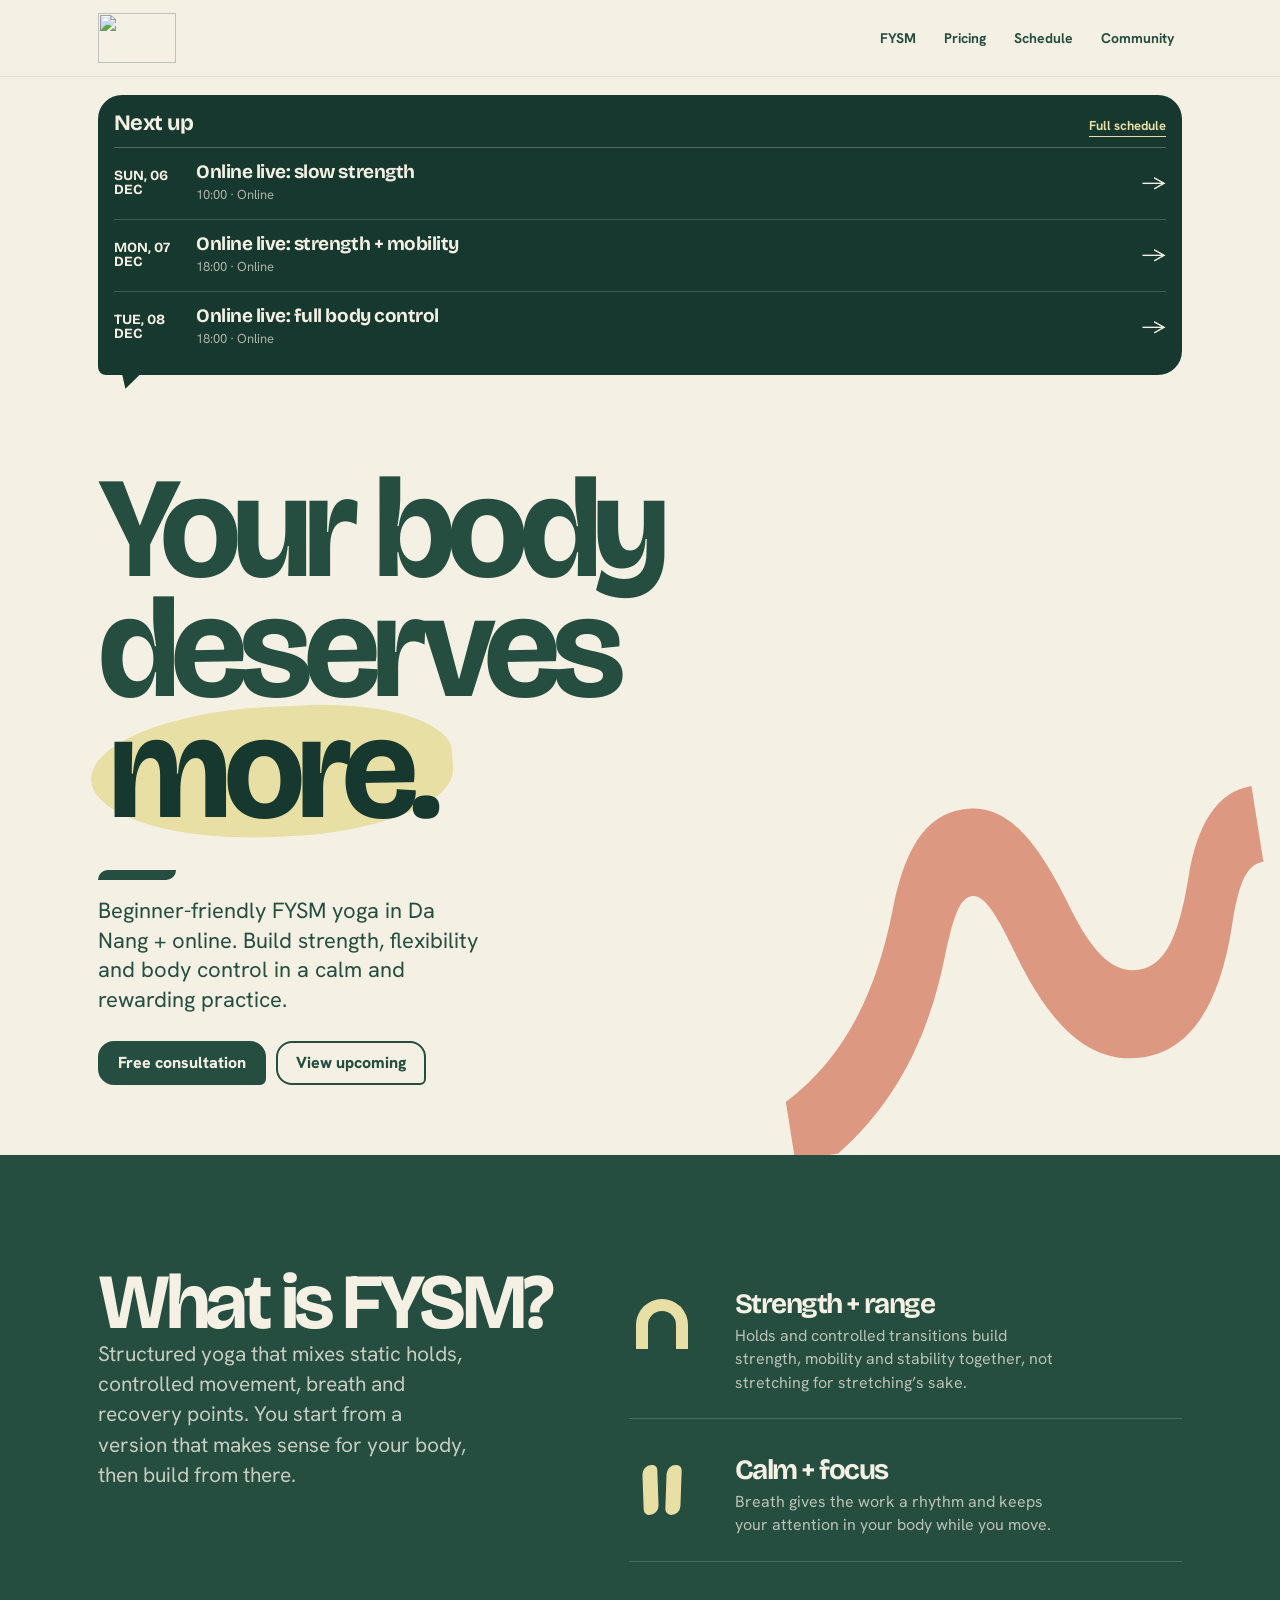
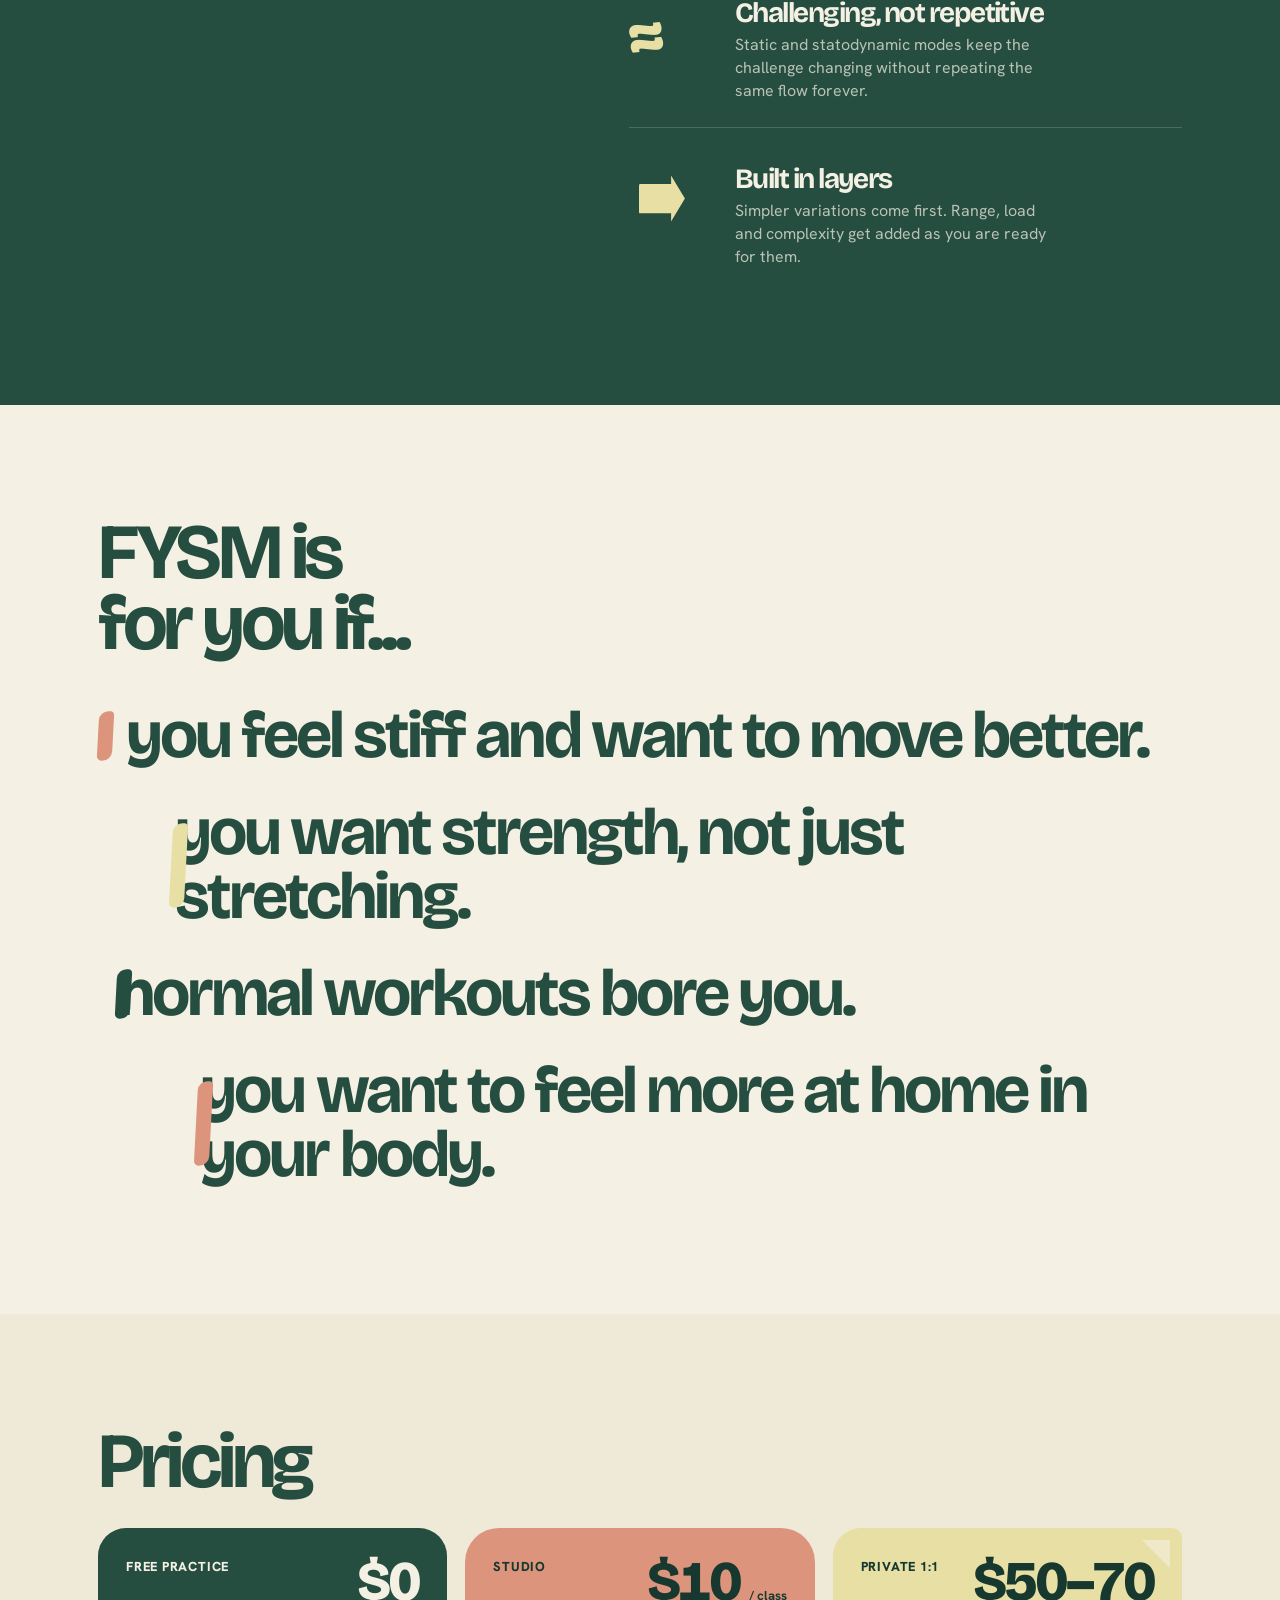
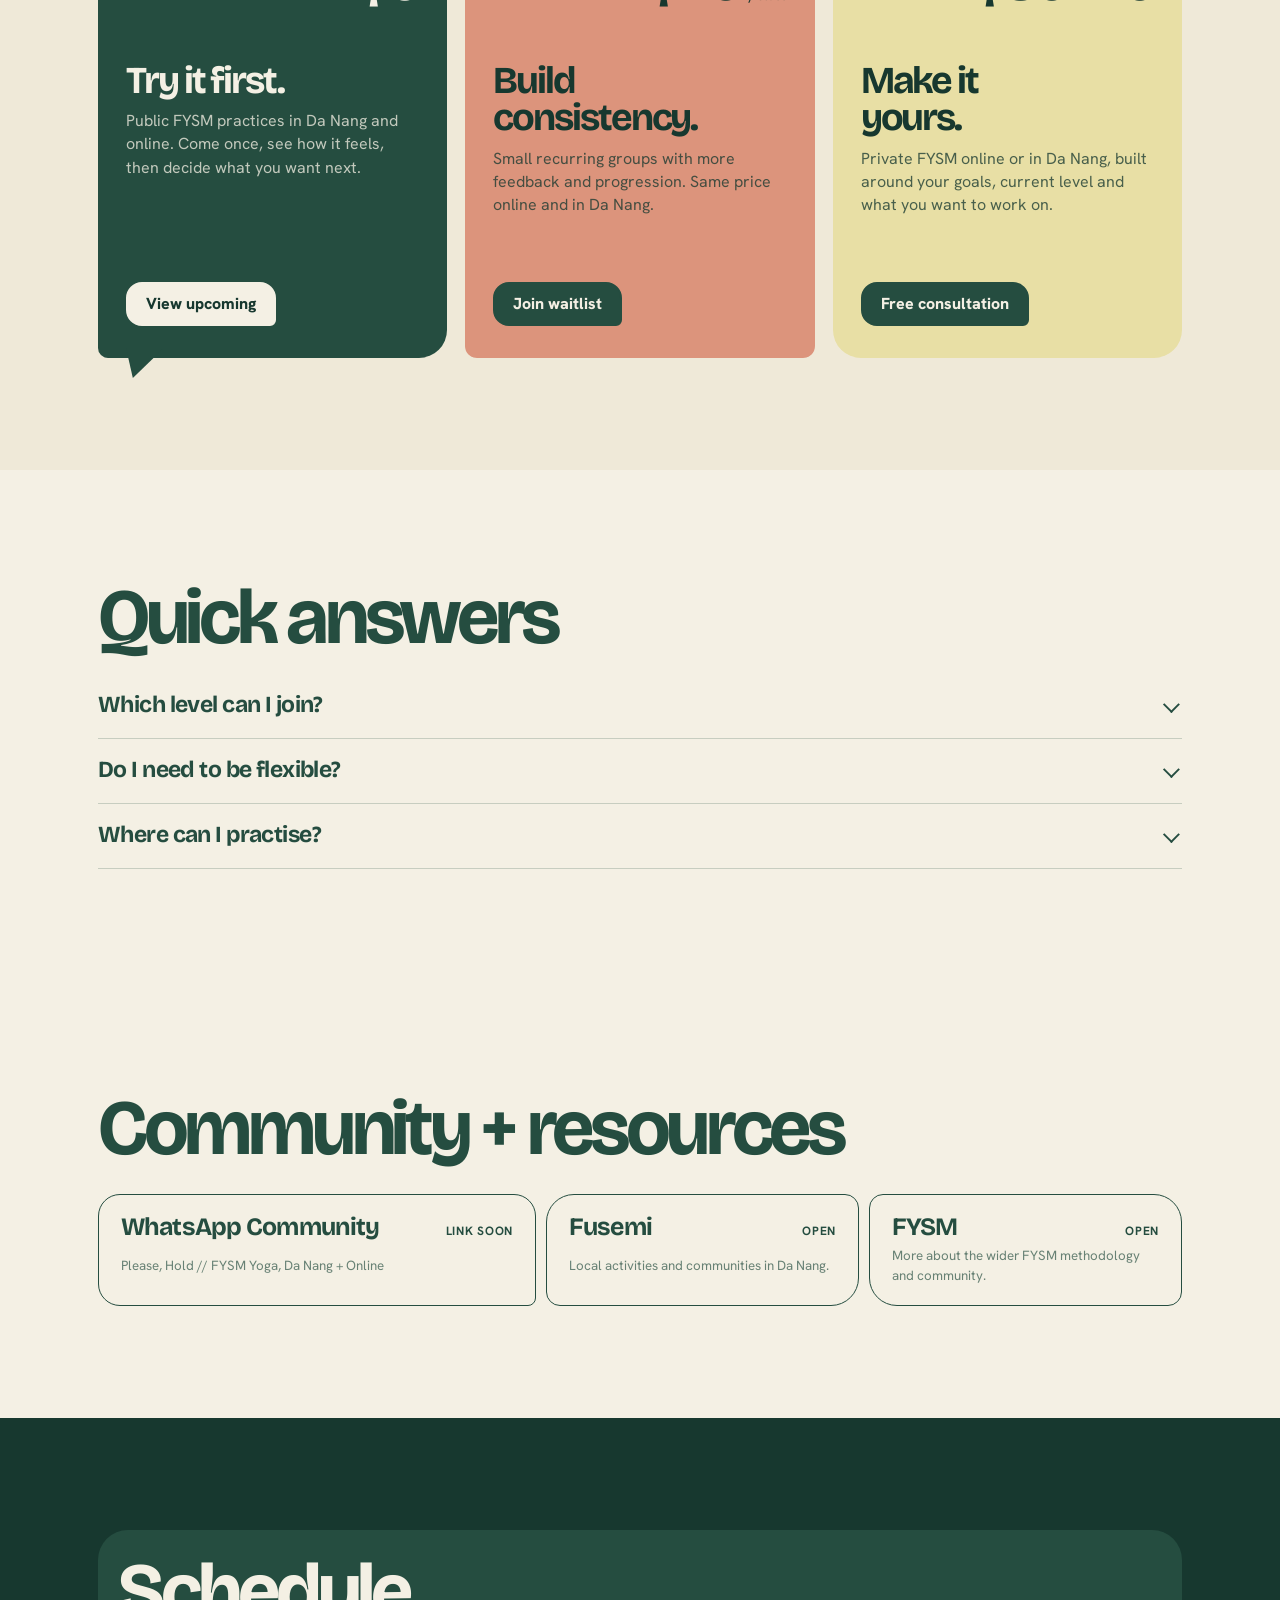
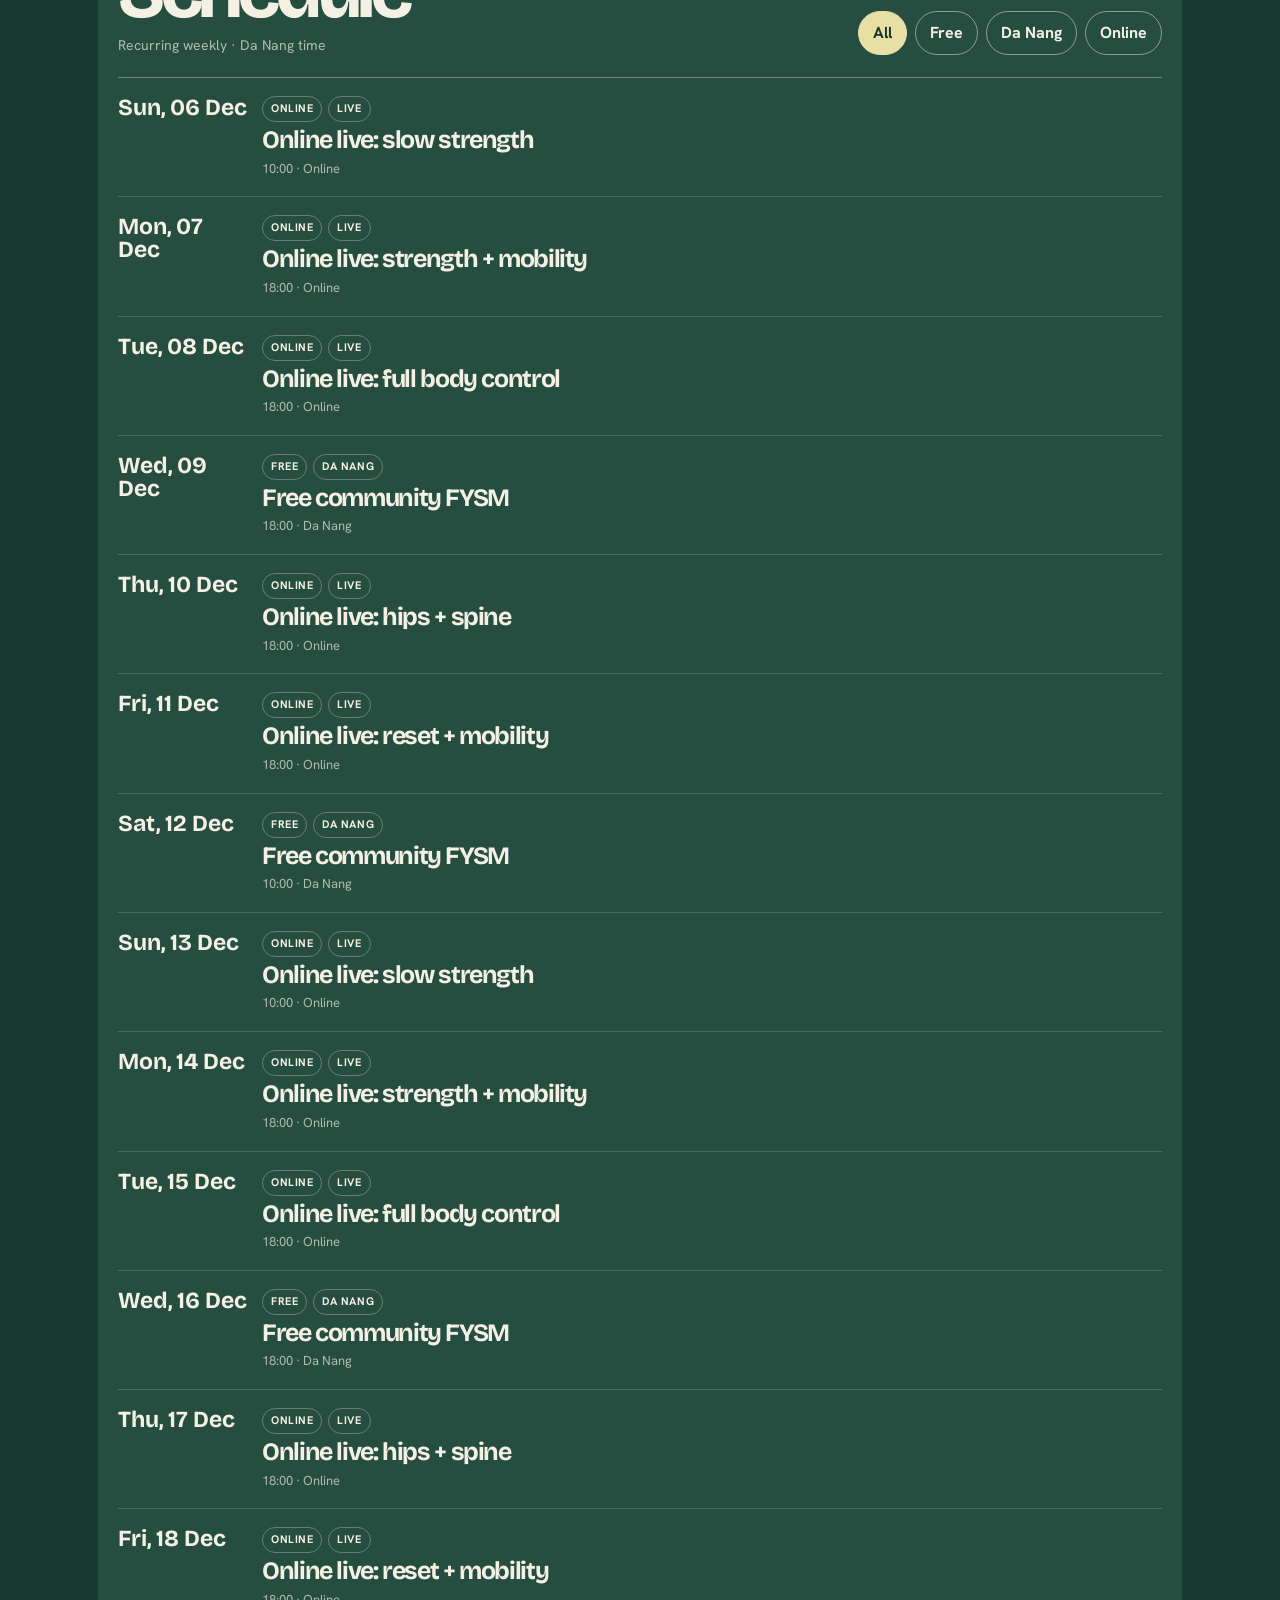
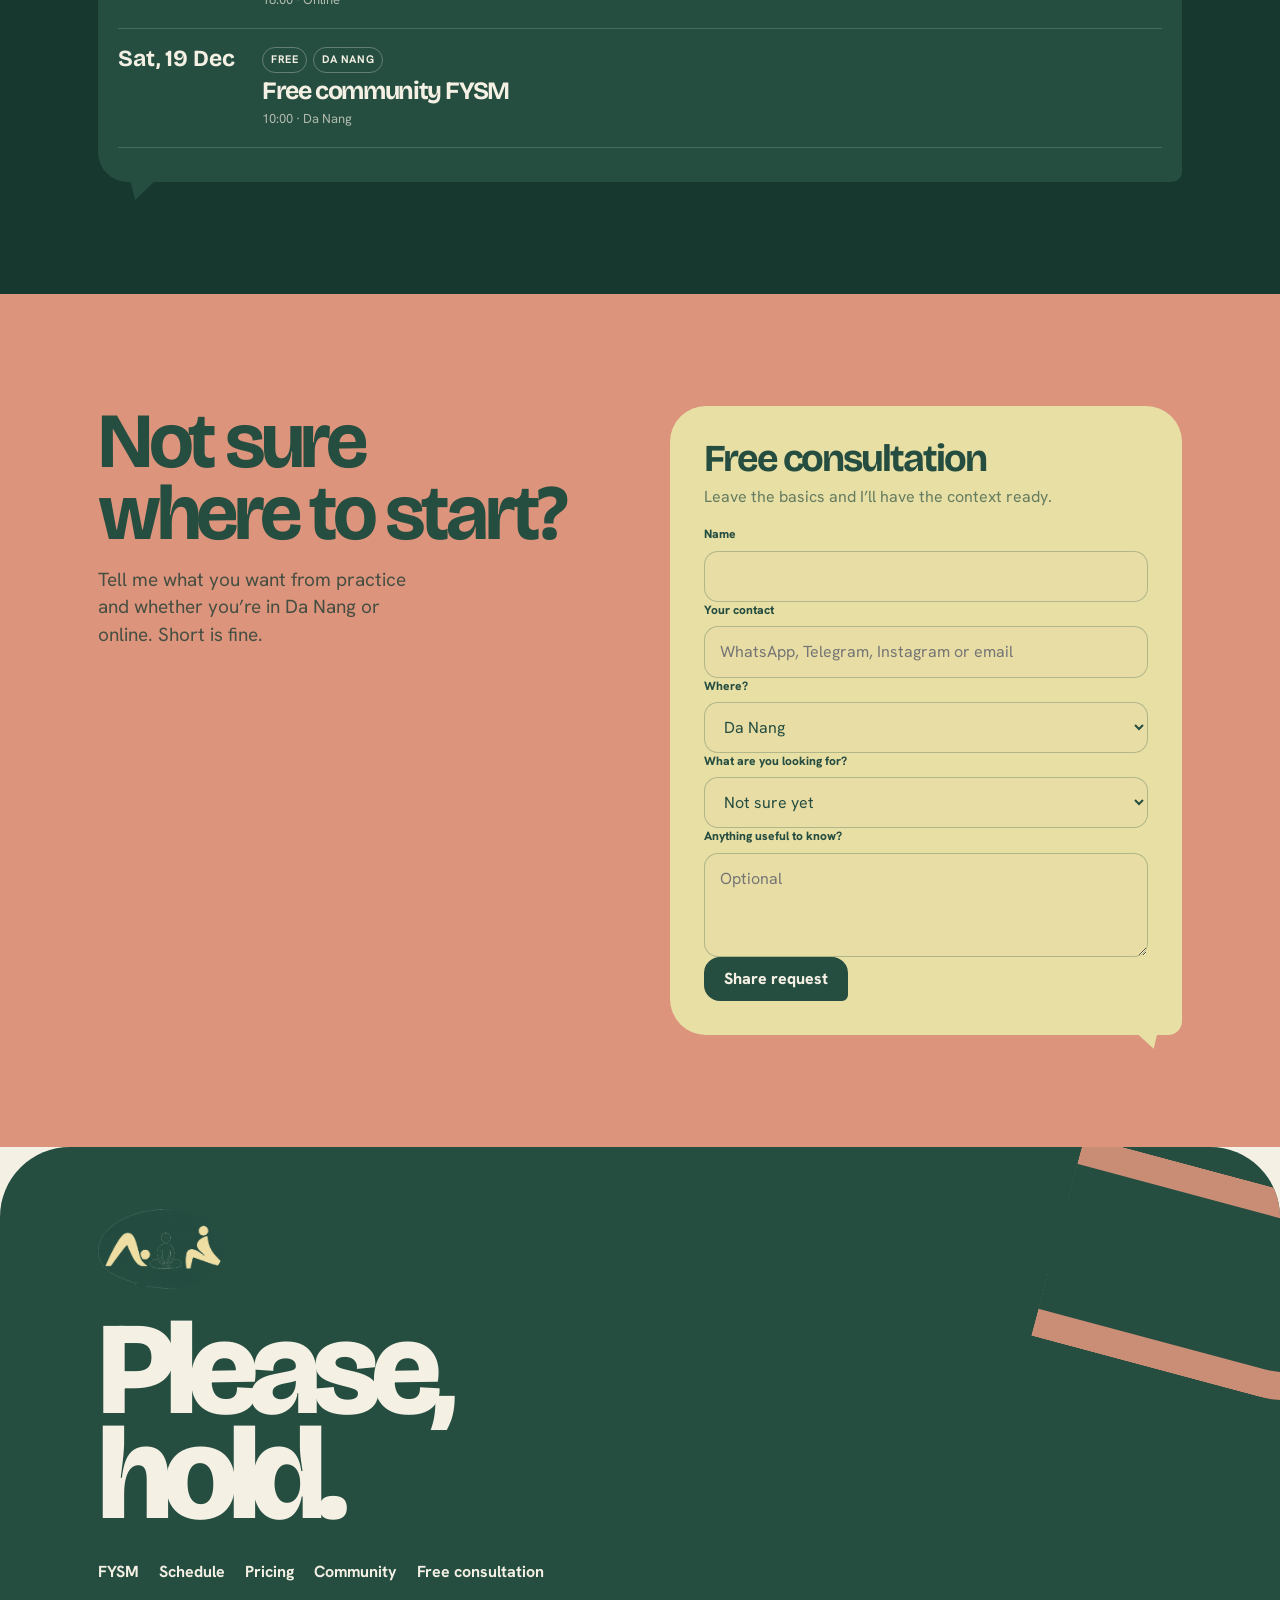
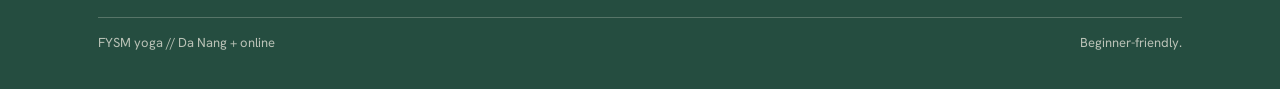
==== please-hold/index.html @ 8d82fd4d "Fix mobile overlaps radii and FAQ affordance" ====
<!doctype html>
<html lang="en">
<head>
<meta charset="utf-8">
<meta name="viewport" content="width=device-width,initial-scale=1,viewport-fit=cover">
<title>Please, Hold | Beginner-friendly FYSM Yoga in Da Nang + Online</title>
<meta name="description" content="Beginner-friendly FYSM yoga in Da Nang and online. Build strength, flexibility and body control in a calm and rewarding practice.">
<meta name="theme-color" content="#F4F0E4">
<meta property="og:title" content="Please, Hold | FYSM Yoga in Da Nang + Online">
<meta property="og:description" content="Beginner-friendly FYSM yoga for strength, flexibility, body control and a calmer relationship with movement.">
<meta property="og:type" content="website">
<link rel="preconnect" href="https://fonts.googleapis.com">
<link rel="preconnect" href="https://fonts.gstatic.com" crossorigin>
<link href="https://fonts.googleapis.com/css2?family=Bricolage+Grotesque:opsz,wght@12..96,600;12..96,700;12..96,800&family=Hanken+Grotesk:wght@400;500;600;700&display=swap" rel="stylesheet">
<script type="application/ld+json">
{
  "@context":"https://schema.org",
  "@graph":[
    {"@type":"Organization","name":"Please, Hold","description":"Beginner-friendly FYSM yoga in Da Nang and online."},
    {"@type":"Service","name":"FYSM yoga classes","areaServed":["Da Nang, Vietnam","Online"],"audience":{"@type":"Audience","audienceType":"Adults, including beginners and people returning to movement"}},
    {"@type":"FAQPage","mainEntity":[
      {"@type":"Question","name":"Which level can I join?","acceptedAnswer":{"@type":"Answer","text":"Classes are beginner-friendly. Every pose has a version that can meet you at your current strength, mobility and experience, and you build from there."}},
      {"@type":"Question","name":"Do I need to be flexible?","acceptedAnswer":{"@type":"Answer","text":"No. Flexibility is one of the things you can build here, alongside strength, control and body awareness."}},
      {"@type":"Question","name":"Where can I practise?","acceptedAnswer":{"@type":"Answer","text":"In Da Nang and online. Check the schedule, join a Studio waitlist, or ask about private 1:1 sessions."}}
    ]}
  ]
}
</script>
<style>
:root{
  --paper:#F4F0E4;--forest:#254D40;--forest-dark:#17382F;--butter:#E8DFA5;--coral:#DC947C;
  --line:rgba(37,77,64,.22);--muted:rgba(37,77,64,.68);--pad:20px;
  --display:'Bricolage Grotesque',system-ui,sans-serif;--body:'Hanken Grotesk',system-ui,sans-serif;
}
*{box-sizing:border-box}
html{scroll-behavior:smooth;background:var(--paper)}
body{margin:0;background:var(--paper);color:var(--forest);font-family:var(--body);font-size:16px;line-height:1.45;overflow-x:hidden}
a{color:inherit;text-decoration:none}
button,input,select,textarea{font:inherit;color:inherit}
button{cursor:pointer}
img{max-width:100%}
::selection{background:var(--coral);color:var(--forest-dark)}
.shell{width:min(1180px,100%);margin:0 auto;padding-inline:var(--pad)}
h1,h2,h3{font-family:var(--display);margin:0;letter-spacing:-.055em}
h2{font-size:clamp(40px,11vw,78px);line-height:.92}
h3{font-size:clamp(26px,7vw,38px);line-height:.98}
p{margin:0}
.section{padding:82px 0}
.muted{color:var(--muted)}

/* NAV */
.nav{position:sticky;top:0;z-index:40;background:rgba(244,240,228,.93);backdrop-filter:blur(16px);border-bottom:1px solid rgba(37,77,64,.11)}
.nav-inner{min-height:68px;display:flex;align-items:center;justify-content:space-between;gap:12px}
.brand-link{display:flex;align-items:center;flex:0 0 auto}
.brand-mark{display:block;width:62px;height:42px;object-fit:contain}
.nav-links{display:flex;align-items:center;gap:4px;overflow-x:auto;scrollbar-width:none;font-size:12px;font-weight:700;white-space:nowrap}
.nav-links::-webkit-scrollbar{display:none}
.nav-links a{position:relative;z-index:0;padding:9px 8px}
.nav-links a::before{content:'';position:absolute;z-index:-1;inset:4px 1px;border-radius:50% 42% 50% 44%;background:var(--butter);transform:scale(.55) rotate(-4deg);opacity:0;transition:transform .18s ease,opacity .18s ease}
.nav-links a:hover::before,.nav-links a:focus-visible::before{transform:scale(1) rotate(-2deg);opacity:1}

/* NEXT 3 */
.next-up{padding:18px 0 12px;background:var(--paper)}
.next-board{position:relative;background:var(--forest-dark);color:var(--paper);border-radius:34px 34px 34px 10px;padding:18px 16px 12px;overflow:visible}
.next-board::after{content:'';position:absolute;left:22px;bottom:-14px;width:30px;height:24px;background:var(--forest-dark);clip-path:polygon(0 0,100% 0,18% 100%)}
.next-head{display:flex;justify-content:space-between;align-items:baseline;gap:14px;margin-bottom:10px}
.next-head h2{font-size:22px;letter-spacing:-.03em}
.next-head a{font-size:13px;font-weight:700;color:var(--butter);border-bottom:1px solid currentColor}
.next-list{border-top:1px solid rgba(244,240,228,.28)}
.next-item{display:grid;grid-template-columns:72px 1fr auto;gap:10px;align-items:center;padding:14px 0;border-bottom:1px solid rgba(244,240,228,.19)}
.next-item:last-child{border-bottom:0}
.next-when{font:700 14px/1.05 var(--display);text-transform:uppercase}
.next-main strong{display:block;font:700 19px/1.06 var(--display);letter-spacing:-.025em}
.next-main span{display:block;margin-top:4px;color:rgba(244,240,228,.67);font-size:13px}
.next-arrow{font-size:22px;transition:transform .16s ease}
.next-item:hover .next-arrow{transform:translateX(4px)}
.next-empty{padding:18px 0 14px;color:rgba(244,240,228,.8)}
.next-empty strong{display:block;font:700 23px/1.05 var(--display);color:var(--paper);margin-bottom:5px}

/* HERO */
.hero{position:relative;isolation:isolate;min-height:76svh;display:flex;align-items:center;padding:62px 0 60px;overflow:hidden}
.hero-bend{position:absolute;z-index:-1;right:-110px;bottom:18px;width:min(82vw,430px);height:auto;color:var(--coral);opacity:.95;transform:rotate(-9deg)}
.hero h1{font-size:clamp(60px,18vw,106px);line-height:.84;max-width:7.1ch}
.hero h1 em{font-style:normal;position:relative;display:inline-block;color:var(--forest-dark);padding:0 .08em .07em}
.hero h1 em::before{content:'';position:absolute;z-index:-1;inset:-.02em -.05em .02em;border-radius:50% 42% 46% 52%;background:var(--butter);transform:rotate(-3deg)}
.hero-copy{max-width:34ch;margin-top:30px;font-size:19px;line-height:1.35;padding-left:14px;border-left:5px solid var(--coral)}
.hero-actions{display:flex;flex-wrap:wrap;gap:10px;margin-top:26px}

/* BUTTONS */
.btn{display:inline-flex;align-items:center;justify-content:center;min-height:48px;padding:0 18px;border:2px solid var(--forest);border-radius:999px;background:transparent;font-weight:800;cursor:pointer;transition:transform .15s ease,background .15s ease,color .15s ease,box-shadow .15s ease}
.btn:hover,.btn:focus-visible{transform:translateY(-2px) rotate(-.5deg)}
.btn.primary{background:var(--forest);color:var(--paper);box-shadow:3px 4px 0 var(--coral)}
.btn.primary:hover,.btn.primary:focus-visible{background:var(--forest-dark);box-shadow:5px 6px 0 var(--coral)}
.btn.light{border-color:var(--paper);background:var(--paper);color:var(--forest-dark);box-shadow:3px 4px 0 var(--coral)}

/* WHAT FYSM */
#fysm{background:var(--forest);color:var(--paper);position:relative;overflow:hidden}
.what-grid{display:grid;gap:34px}
.what-intro{font-size:21px;max-width:31ch;color:rgba(244,240,228,.78)}
.principles{display:grid;gap:10px}
.principle{position:relative;display:grid;grid-template-columns:74px 1fr;gap:16px;align-items:start;padding:22px 0;border-bottom:1px solid rgba(244,240,228,.18)}
.principle:last-child{border-bottom:0}
.glyph{width:66px;height:66px;display:block;position:relative;color:var(--butter)}
.glyph.arch::before{content:'';position:absolute;left:7px;right:7px;bottom:8px;height:38px;border:12px solid currentColor;border-bottom:0;border-radius:40px 40px 0 0}
.glyph.pause::before,.glyph.pause::after{content:'';position:absolute;top:8px;bottom:8px;width:15px;background:currentColor;border-radius:13px 7px 13px 8px}
.glyph.pause::before{left:14px;transform:rotate(-2deg)} .glyph.pause::after{right:14px;transform:rotate(2deg)}
.glyph.wave::before{content:'≈';position:absolute;font:800 70px/.7 var(--display);left:0;top:12px;transform:rotate(-6deg)}
.glyph.fold::before{content:'';position:absolute;inset:10px;background:currentColor;clip-path:polygon(0 18%,70% 18%,70% 0,100% 50%,70% 100%,70% 82%,0 82%);border-radius:10px}
.principle h3{font-size:28px;margin-bottom:6px}
.principle p{color:rgba(244,240,228,.72);max-width:37ch}

/* WHO IT IS FOR */
.for-you{position:relative;background:var(--paper);overflow:hidden}
.for-you h2{max-width:7.6ch;margin-bottom:30px}
.for-list{display:grid;gap:4px}
.for-item{position:relative;font:700 clamp(34px,9.5vw,66px)/.98 var(--display);letter-spacing:-.045em;padding:14px 0 14px 28px}
.for-item::before{content:'';position:absolute;left:0;top:23%;width:15px;height:54%;background:var(--coral);border-radius:15px 6px 16px 7px;transform:rotate(3deg)}
.for-item:nth-child(2){padding-left:10vw} .for-item:nth-child(2)::before{left:calc(10vw - 4px);background:var(--butter)}
.for-item:nth-child(3){padding-left:3vw} .for-item:nth-child(3)::before{left:calc(3vw - 1px);background:var(--forest)}
.for-item:nth-child(4){padding-left:12vw} .for-item:nth-child(4)::before{left:calc(12vw - 4px);background:var(--coral)}

/* PRICING */
#pricing{background:#efe9d8}
.pricing-grid{display:grid;gap:16px;margin-top:30px}
.price-card{position:relative;padding:26px 22px;min-height:350px;display:flex;flex-direction:column;align-items:flex-start;overflow:visible}
.price-card.bubble{background:var(--forest);color:var(--paper);border-radius:52px 52px 52px 14px}
.price-card.bubble::after{content:'';position:absolute;left:28px;bottom:-20px;width:38px;height:30px;background:var(--forest);clip-path:polygon(0 0,100% 0,18% 100%)}
.price-card.arch{background:var(--coral);color:var(--forest-dark);border-radius:96px 96px 28px 28px}
.price-card.fold{background:var(--butter);color:var(--forest-dark);border-radius:56px 18px 56px 56px}
.price-card.fold::after{content:'';position:absolute;right:0;top:0;width:56px;height:56px;background:var(--paper);clip-path:polygon(100% 0,100% 100%,0 0);opacity:.8}
.price-top{width:100%;display:flex;align-items:flex-start;justify-content:space-between;gap:12px;margin-bottom:56px}
.price-top span{font-size:13px;font-weight:800;text-transform:uppercase;letter-spacing:.06em}
.price-top strong{font:800 clamp(38px,10vw,56px)/.86 var(--display);letter-spacing:-.055em;text-align:right}
.price-top small{font:700 13px/1 var(--body);letter-spacing:0}
.price-card h3{max-width:8ch;margin-bottom:10px}
.price-card>p{max-width:35ch;opacity:.76;margin-bottom:22px}
.price-card>.btn,.price-card>details{margin-top:auto}
.price-card.bubble .btn{background:var(--paper);color:var(--forest-dark);border-color:var(--paper);box-shadow:3px 4px 0 var(--coral)}
.price-expand{width:100%;padding:0;border:0}
.price-expand>summary{list-style:none;display:inline-flex}
.price-expand>summary::-webkit-details-marker{display:none}
.price-expand[open]{margin-top:24px}
.price-expand[open]>summary{margin-bottom:18px}
.mini-form{display:grid;gap:12px;background:rgba(244,240,228,.88);color:var(--forest-dark);padding:18px;border-radius:32px 32px 32px 10px}
.arch .mini-form,.fold .mini-form{background:rgba(244,240,228,.88)}

/* FORMS */
.field{display:grid;gap:5px}
.field label{font-size:12px;font-weight:800}
input,select,textarea{width:100%;border:0;border-bottom:1px solid rgba(37,77,64,.38);background:transparent;border-radius:0;padding:10px 2px;outline:none}
textarea{min-height:82px;resize:vertical}
input:focus,select:focus,textarea:focus{border-bottom:2px solid var(--forest)}
.form-status{display:none;margin-top:12px;padding:14px;background:var(--butter);border-radius:24px 24px 24px 8px;font-size:14px}
.form-status.show{display:block}
.form-status p{margin-bottom:10px}
.form-actions{display:flex;flex-wrap:wrap;gap:8px}
.form-actions .btn{min-height:42px;font-size:13px;padding-inline:14px}

/* FAQ */
.faq-wrap{background:var(--paper)}
.faq{display:grid;border-top:2px solid var(--forest)}
.faq details{padding:18px 0;border-bottom:1px solid var(--line)}
.faq summary{list-style:none;cursor:pointer;font:700 23px/1.08 var(--display);letter-spacing:-.025em;max-width:24ch}
.faq summary::-webkit-details-marker{display:none}
.faq details p{padding-top:10px;color:var(--muted);max-width:38ch}

/* COMMUNITY */
#community{background:var(--paper)}
.resources{display:grid;gap:10px;margin-top:30px}
.resource{position:relative;display:grid;gap:6px;padding:20px 22px;border:1.5px solid var(--forest);border-radius:40px 40px 40px 12px;transition:transform .16s ease,background .16s ease}
.resource:nth-child(2){border-radius:70px 30px 70px 30px}
.resource:nth-child(3){border-radius:26px 64px 26px 64px}
a.resource:hover,a.resource:focus-visible{transform:translateY(-2px) rotate(-.4deg);background:var(--butter)}
.resource-title{display:flex;justify-content:space-between;gap:18px;align-items:baseline;font:700 25px/1 var(--display);letter-spacing:-.035em}
.resource-title span:last-child{font:700 12px/1 var(--body);text-transform:uppercase;letter-spacing:.06em}
.resource small{color:var(--muted)}

/* SCHEDULE */
#schedule{background:var(--forest-dark);color:var(--paper)}
.schedule-shell{position:relative;background:var(--forest);padding:26px 20px 34px;border-radius:58px 58px 58px 14px}
.schedule-shell::after{content:'';position:absolute;left:30px;bottom:-18px;width:36px;height:28px;background:var(--forest);clip-path:polygon(0 0,100% 0,20% 100%)}
.schedule-head{display:flex;flex-direction:column;gap:18px;margin-bottom:22px}
.filters{display:flex;gap:8px;flex-wrap:wrap}
.filter{border:1px solid rgba(244,240,228,.5);background:transparent;color:var(--paper);padding:9px 14px;border-radius:999px;font-weight:700}
.filter[aria-pressed="true"]{background:var(--butter);border-color:var(--butter);color:var(--forest-dark)}
.calendar{border-top:1px solid rgba(244,240,228,.34)}
.event{display:grid;grid-template-columns:78px 1fr;gap:14px;padding:18px 0;border-bottom:1px solid rgba(244,240,228,.18)}
.event-date{font:700 23px/1 var(--display)}
.event h3{font-size:25px}
.event-meta{display:flex;gap:7px;flex-wrap:wrap;margin-top:7px;color:rgba(244,240,228,.67);font-size:13px}
.event-tags{display:flex;gap:6px;flex-wrap:wrap;margin-bottom:6px}
.event-tags span{font-size:11px;font-weight:700;text-transform:uppercase;letter-spacing:.05em;border:1px solid rgba(244,240,228,.3);border-radius:999px;padding:4px 8px}
.schedule-empty{padding:28px 0 6px;color:rgba(244,240,228,.72)}
.schedule-empty strong{display:block;font:700 28px/1.05 var(--display);color:var(--paper);margin-bottom:7px}

/* CONTACT */
#contact{background:var(--coral)}
.contact-grid{display:grid;gap:28px}
.contact-copy p{font-size:19px;max-width:31ch;margin-top:16px;color:rgba(23,56,47,.76)}
.contact-card{position:relative;background:var(--butter);padding:26px 22px;border-radius:70px 70px 28px 70px}
.contact-card::after{content:'';position:absolute;right:30px;bottom:-18px;width:38px;height:28px;background:var(--butter);clip-path:polygon(0 0,100% 0,82% 100%)}
.contact-card h3{margin-bottom:8px}
.contact-card>p{color:var(--muted);margin-bottom:18px}

/* FOOTER */
.footer{position:relative;background:var(--forest);color:var(--paper);padding:62px 0 calc(36px + env(safe-area-inset-bottom));border-radius:70px 70px 0 0;overflow:hidden}
.footer::before{content:'';position:absolute;right:-110px;top:30px;width:310px;height:150px;border:28px solid var(--coral);border-left:0;border-radius:0 999px 999px 0;transform:rotate(15deg);opacity:.9}
.footer-mark{position:relative;width:105px;height:auto;display:block;margin-bottom:28px}
.footer-title{position:relative;font:800 clamp(58px,17vw,132px)/.8 var(--display);letter-spacing:-.07em;max-width:6ch}
.footer-links{position:relative;display:flex;flex-wrap:wrap;gap:12px 20px;margin-top:32px;font-weight:700}
.footer-bottom{position:relative;margin-top:34px;padding-top:16px;border-top:1px solid rgba(244,240,228,.24);display:flex;justify-content:space-between;gap:14px;flex-wrap:wrap;font-size:13px;color:rgba(244,240,228,.72)}

@media(min-width:760px){
  :root{--pad:34px}
  .nav-inner{min-height:76px}
  .brand-mark{width:78px;height:50px}
  .nav-links{font-size:14px;gap:12px}
  .hero{min-height:82svh;padding:82px 0 70px}
  .hero h1{font-size:clamp(100px,11.2vw,158px)}
  .hero-copy{font-size:22px}
  .hero-bend{right:-40px;bottom:4%;width:min(50vw,620px)}
  .what-grid{grid-template-columns:1fr 1.2fr;gap:70px;align-items:start}
  .principle{grid-template-columns:86px 1fr;gap:20px}
  .pricing-grid{grid-template-columns:repeat(3,1fr);gap:18px}
  .price-card{min-height:430px;padding:30px 26px}
  .for-item:nth-child(2){padding-left:6vw} .for-item:nth-child(2)::before{left:calc(6vw - 4px)}
  .for-item:nth-child(3){padding-left:1.5vw} .for-item:nth-child(3)::before{left:calc(1.5vw - 1px)}
  .for-item:nth-child(4){padding-left:8vw} .for-item:nth-child(4)::before{left:calc(8vw - 4px)}
  .resources{grid-template-columns:1fr 1fr}
  .resource:first-child{grid-column:1/-1}
  .schedule-head{flex-direction:row;align-items:end;justify-content:space-between}
  .event{grid-template-columns:130px 1fr}
  .contact-grid{grid-template-columns:1fr 1fr;gap:60px;align-items:start}
  .contact-card{padding:34px}
  .footer-mark{width:126px}
}
@media(min-width:1080px){
  :root{--pad:48px}
  .section{padding:112px 0}
  .resources{grid-template-columns:1.4fr 1fr 1fr}
  .resource:first-child{grid-column:auto}
}
@media(prefers-reduced-motion:reduce){html{scroll-behavior:auto}*{transition:none!important}}

/* v5 UI Skills + Please, Hold shape system */
:root{
  --ease-out:cubic-bezier(.16,1,.3,1);
  --bubble:44px 44px 14px 44px;
  --bubble-flip:44px 14px 44px 44px;
  --bubble-soft:54px 54px 24px 54px;
}
[hidden]{display:none!important}
h1,h2,h3{text-wrap:balance}
p{text-wrap:pretty}
.price-top strong{font-variant-numeric:tabular-nums}

.nav-links a,.btn,.filter,summary{min-height:44px}
.nav-links a{display:inline-flex;align-items:center}
.btn,.filter{border-radius:999px}
.btn{
  box-shadow:none!important;
  transition-property:transform,background-color,color,box-shadow;
  transition-duration:140ms;
  transition-timing-function:var(--ease-out);
}
.btn:active,.filter:active,.nav-links a:active{transform:scale(.96)}
a:focus-visible,button:focus-visible,summary:focus-visible,input:focus-visible,select:focus-visible,textarea:focus-visible{
  outline:3px solid var(--coral);
  outline-offset:3px;
}
@media(hover:hover) and (pointer:fine){
  .btn:hover{transform:translateY(-2px)}
  .nav-links a:hover{color:#b96350}
}

.hero h1 span{
  position:relative;
  z-index:0;
  background:none;
  padding:0 .04em .04em;
  transform:none;
  color:var(--forest-dark);
}
.hero h1 span::before{
  content:'';
  position:absolute;
  z-index:-1;
  inset:8% -5% 2% -4%;
  background:var(--coral);
  border-radius:52% 48% 46% 54% / 58% 52% 48% 42%;
  transform:rotate(-3deg);
}
.hero-copy{border-left:0;padding-left:0;position:relative}
.hero-copy::before{
  content:'';
  display:block;
  width:78px;
  height:10px;
  margin-bottom:16px;
  background:var(--forest);
  border-radius:999px 18px 999px 18px;
}

#fysm .principles{gap:14px}
#fysm .principle{
  border-radius:var(--bubble-soft);
  padding:78px 22px 26px;
  box-shadow:none;
}
#fysm .principle:nth-child(1){border-radius:54px 54px 18px 54px}
#fysm .principle:nth-child(2){border-radius:54px 18px 54px 54px}
#fysm .principle:nth-child(3){border-radius:42% 58% 48% 52% / 54% 44% 56% 46%}
#fysm .principle:nth-child(4){border-radius:54px 54px 54px 18px}
#fysm .principle::after{
  content:'';
  position:absolute;
  width:26px;height:26px;
  background:currentColor;
  opacity:.10;
  right:22px;bottom:18px;
  border-radius:70% 30% 64% 36% / 40% 65% 35% 60%;
}

.pricing-grid{gap:18px}
.price-card{
  position:relative;
  overflow:visible;
  border-radius:var(--bubble);
  padding:26px 24px 28px;
}
.price-card::after{
  content:'';
  position:absolute;
  width:28px;height:28px;
  background:inherit;
  bottom:0;
  clip-path:polygon(0 0,100% 100%,0 100%);
}
.price-card:nth-child(1){border-radius:48px 48px 14px 48px}
.price-card:nth-child(1)::after{right:30px}
.price-card:nth-child(2){border-radius:48px 16px 48px 48px}
.price-card:nth-child(2)::after{left:30px;transform:scaleX(-1)}
.price-card:nth-child(3){border-radius:48px 48px 48px 16px}
.price-card:nth-child(3)::after{right:36px}

#schedule .empty{
  max-width:720px;
  margin-top:18px;
  padding:28px 26px 30px;
  background:rgba(244,240,228,.08);
  border-radius:44px 44px 16px 44px;
}
.event-tags span{border-radius:999px}

#contact .form-block{
  position:relative;
  border-radius:44px 44px 16px 44px;
  box-shadow:none;
  padding:24px;
}
#contact .form-block::after{
  content:'';
  position:absolute;
  width:30px;height:30px;
  right:34px;bottom:-1px;
  background:var(--paper);
  clip-path:polygon(0 0,100% 100%,0 100%);
}
#contact form{gap:14px}
#contact label{display:grid;gap:7px}
#contact input,#contact select,#contact textarea{
  min-height:48px;
  border:1px solid rgba(37,77,64,.28);
  border-radius:22px 22px 7px 22px;
  padding:13px 15px;
  background:rgba(232,223,165,.18);
}
#contact textarea{min-height:104px}
#contact input:focus,#contact select:focus,#contact textarea:focus{border:1px solid var(--forest)}
.form-status{min-height:1.5em;margin-top:14px;font-weight:700}

summary{align-items:center;padding-block:4px}
.footer-mark{border-radius:48% 52% 46% 54% / 52% 48% 54% 46%}

@media(prefers-reduced-motion:no-preference){
  .hero h1,.hero-copy,.hero-actions{
    animation-duration:420ms;
    animation-timing-function:var(--ease-out);
  }
}
@media(prefers-reduced-motion:reduce){
  *,*::before,*::after{
    animation-duration:.001ms!important;
    animation-iteration-count:1!important;
    scroll-behavior:auto!important;
  }
}
@media(min-width:760px){
  #fysm .principle{padding:92px 30px 30px}
  .price-card{padding:30px 28px 32px}
  #contact .form-block{padding:32px;border-radius:58px 58px 20px 58px}
  #contact input,#contact select,#contact textarea{border-radius:26px 26px 9px 26px}
}


/* v6 craft cleanup: keep the brand shapes, remove unstable interaction noise */
#fysm .principle{
  border-radius:0!important;
  padding:22px 0!important;
  box-shadow:none!important;
}
#fysm .principle:nth-child(1),
#fysm .principle:nth-child(2),
#fysm .principle:nth-child(3),
#fysm .principle:nth-child(4){
  border-radius:0!important;
}
#fysm .principle::after{content:none!important}

.price-card.arch::after{content:none!important}

.contact-card input,
.contact-card select,
.contact-card textarea{
  min-height:48px;
  padding:12px 14px;
  border:1px solid rgba(37,77,64,.24);
  border-radius:22px 22px 7px 22px;
  background:rgba(244,240,228,.48);
  transition-property:border-color,background-color,box-shadow;
  transition-duration:140ms;
  transition-timing-function:var(--ease-out);
}
.contact-card textarea{min-height:104px}
.contact-card input:focus,
.contact-card select:focus,
.contact-card textarea:focus{
  border:1px solid var(--forest);
  background:var(--paper);
  box-shadow:0 0 0 3px rgba(37,77,64,.10);
}
.contact-card .field{gap:7px}
.contact-card form{gap:14px}

.btn{
  transition-property:transform,background-color,color,box-shadow;
  transition-duration:140ms;
  transition-timing-function:var(--ease-out);
}
.btn:hover,.btn:focus-visible{transform:none}
.btn:active{transform:scale(.96)}
.btn.primary:hover,.btn.primary:focus-visible{
  background:var(--forest-dark);
  box-shadow:3px 4px 0 var(--coral);
}
a.resource{
  transition-property:transform,background-color;
  transition-duration:140ms;
  transition-timing-function:var(--ease-out);
}
a.resource:hover,a.resource:focus-visible{
  transform:translateY(-1px);
  background:var(--butter);
}
.next-item:hover .next-arrow{transform:translateX(3px)}

.nav-links a::before{
  transition-property:transform,opacity;
  transition-duration:140ms;
  transition-timing-function:var(--ease-out);
}
.nav-links a:hover::before,.nav-links a:focus-visible::before{
  transform:scale(1) rotate(-2deg);
  opacity:1;
}

@media(hover:none){
  .nav-links a::before{display:none}
  .btn:hover,.resource:hover{transform:none}
}

@media(min-width:760px){
  #fysm .principle{padding:24px 0!important}
  .contact-card input,
  .contact-card select,
  .contact-card textarea{border-radius:26px 26px 9px 26px}
}


/* v7 mobile interaction QA */
section[id]{scroll-margin-top:88px}
button,a,.btn,.filter,summary{touch-action:manipulation}
input,select,textarea{font-size:16px}


/* v8 screenshot QA + mobile-first cleanup */
.schedule-note{
  margin-top:7px;
  font-size:14px;
  color:rgba(244,240,228,.68);
}
.faq{border-top:0!important}
.faq details{padding:0}
.faq summary{
  display:grid;
  grid-template-columns:minmax(0,1fr) 24px;
  align-items:center;
  gap:16px;
  max-width:none;
  min-height:64px;
  padding:16px 0;
  line-height:1.08;
}
.faq summary::after{
  content:'';
  width:10px;
  height:10px;
  justify-self:center;
  border-right:2px solid currentColor;
  border-bottom:2px solid currentColor;
  transform:rotate(45deg) translateY(-2px);
  transform-origin:center;
  transition:transform 140ms var(--ease-out);
}
.faq details[open] summary::after{
  transform:rotate(225deg) translate(-2px,-2px);
}
.faq details p{
  padding:0 40px 18px 0;
}
.faq-wrap h2{
  margin-bottom:20px;
}

.contact-card,
.price-card,
.schedule-shell,
.next-board,
.resource{
  box-shadow:none!important;
}
.contact-card{
  border-radius:28px 28px 10px 28px!important;
}
.contact-card::after{
  width:24px!important;
  height:18px!important;
  right:24px!important;
  bottom:-14px!important;
}
.contact-card input,
.contact-card select,
.contact-card textarea{
  border-radius:12px!important;
}
.btn{
  border-radius:16px 16px 6px 16px!important;
}
.filter{border-radius:999px!important}

.price-card.bubble{
  border-radius:28px 28px 28px 10px!important;
}
.price-card.arch{
  border-radius:34px 34px 12px 12px!important;
}
.price-card.fold{
  border-radius:28px 10px 28px 28px!important;
}
.price-card.fold::after{
  width:28px!important;
  height:28px!important;
  right:12px!important;
  top:12px!important;
  background:rgba(244,240,228,.72)!important;
}
.price-top strong{
  position:relative;
  z-index:2;
}

.resource{
  border-radius:22px 22px 8px 22px!important;
}
.resource:nth-child(2){
  border-radius:28px 14px 28px 14px!important;
}
.resource:nth-child(3){
  border-radius:14px 28px 14px 28px!important;
}

.schedule-shell{
  border-radius:30px 30px 10px 30px!important;
}
.next-board{
  border-radius:24px 24px 24px 8px!important;
}

@media(max-width:759px){
  :root{--pad:20px}
  .section{padding:62px 0}
  .nav-inner{
    min-height:64px;
    gap:8px;
  }
  .brand-mark{
    width:66px;
    height:auto;
    aspect-ratio:auto;
    object-fit:contain;
    filter:contrast(1.08) saturate(1.03);
  }
  .nav-links{
    gap:1px;
    font-size:11.5px;
    letter-spacing:-.01em;
  }
  .nav-links a{
    padding:10px 6px;
  }

  .next-up{padding:14px 0 10px}
  .next-board{padding:16px 14px 10px}

  .hero{
    min-height:70svh;
    padding:54px 0 52px;
  }
  .hero h1{
    font-size:clamp(56px,16.5vw,82px);
    line-height:.88;
  }
  .hero-copy{
    font-size:18px;
    max-width:33ch;
  }

  .for-you{
    padding-top:62px;
    padding-bottom:62px;
  }
  .for-you h2{
    max-width:none;
    margin-bottom:34px;
    font-size:clamp(44px,12vw,58px);
    line-height:.92;
  }
  .for-list{
    gap:20px;
  }
  .for-item,
  .for-item:nth-child(2),
  .for-item:nth-child(3),
  .for-item:nth-child(4){
    padding:0 0 0 34px!important;
    font-size:clamp(34px,9.5vw,46px);
    line-height:1.02;
  }
  .for-item::before,
  .for-item:nth-child(2)::before,
  .for-item:nth-child(3)::before,
  .for-item:nth-child(4)::before{
    left:2px!important;
    top:14%!important;
    width:10px!important;
    height:72%!important;
    border-radius:10px 4px 10px 4px!important;
    transform:rotate(2deg)!important;
  }

  .pricing-grid{
    gap:18px;
    margin-top:24px;
  }
  .price-card{
    min-height:auto;
    padding:24px 20px 24px;
  }
  .price-top{
    display:grid;
    grid-template-columns:1fr;
    gap:8px;
    margin-bottom:28px;
  }
  .price-top strong{
    text-align:left;
    font-size:44px;
  }
  .price-card h3{
    font-size:38px;
    margin-bottom:12px;
  }
  .price-card>p{
    margin-bottom:24px;
  }

  .faq-wrap{
    padding-top:62px;
    padding-bottom:58px;
  }
  .faq-wrap h2{
    font-size:clamp(46px,12vw,58px);
    line-height:.94;
    margin-bottom:18px;
  }
  .faq summary{
    font-size:23px;
    padding:17px 0;
  }

  #community{
    padding-top:58px;
  }
  #community h2{
    font-size:clamp(44px,12vw,58px);
    line-height:.94;
  }
  .resources{
    margin-top:24px;
    gap:12px;
  }
  .resource{
    padding:18px;
  }
  .resource-title{
    font-size:26px;
  }

  .schedule-shell{
    padding:22px 16px 28px;
  }
  .schedule-shell::after{
    width:26px;
    height:20px;
    left:24px;
    bottom:-13px;
  }
  .schedule-head{
    gap:14px;
    margin-bottom:18px;
  }
  #schedule h2{
    font-size:clamp(46px,12vw,58px);
  }
  .event{
    grid-template-columns:78px minmax(0,1fr);
    gap:12px;
    padding:16px 0;
  }
  .event h3{
    font-size:22px;
    line-height:1.04;
  }
  .event-date{font-size:20px}
  .event-meta{font-size:12px}

  #contact{
    padding-top:60px;
    padding-bottom:68px;
  }
  .contact-grid{
    gap:22px;
  }
  .contact-copy h2{
    font-size:clamp(44px,12vw,58px);
    line-height:.94;
  }
  .contact-copy p{
    font-size:18px;
  }
  .contact-card{
    padding:22px 18px 24px!important;
  }
  .contact-card h3{
    font-size:34px;
  }
  .contact-card>p{
    margin-bottom:18px;
  }
  .contact-card input,
  .contact-card select,
  .contact-card textarea{
    min-height:48px;
    padding:12px 13px;
  }
  .contact-card textarea{
    min-height:96px;
  }

  .footer{
    border-radius:30px 30px 0 0;
    padding-top:52px;
  }
  .footer::before{
    right:-150px;
    top:36px;
    width:280px;
    height:120px;
    border-width:22px;
  }
}

@media(min-width:760px){
  .contact-card{
    border-radius:36px 36px 14px 36px!important;
  }
  .contact-card input,
  .contact-card select,
  .contact-card textarea{
    border-radius:14px!important;
  }
}

</style>
</head>
<body>
<header class="nav">
  <div class="shell nav-inner">
    <a class="brand-link" href="#top" aria-label="Please, Hold home"><img class="brand-mark" src="[data-uri]" alt=""></a>
    <nav class="nav-links" aria-label="Primary">
      <a href="#fysm">FYSM</a><a href="#pricing">Pricing</a><a href="#schedule">Schedule</a><a href="#community">Community</a>
    </nav>
  </div>
</header>

<main id="top">
  <section class="next-up" aria-labelledby="next-title">
    <div class="shell">
      <div class="next-board">
        <div class="next-head"><h2 id="next-title">Next up</h2><a href="#schedule">Full schedule</a></div>
        <div id="next-list" class="next-list"></div>
      </div>
    </div>
  </section>

  <section class="hero">
    <svg class="hero-bend" viewBox="0 0 420 260" aria-hidden="true">
      <path fill="currentColor" d="M42 220c44-23 72-64 91-115 14-39 31-62 58-62 31 0 47 29 62 78 10 32 22 48 39 48 18 0 30-17 43-56 11-34 28-55 52-55v52c-12 0-19 12-28 40-17 52-41 78-73 78-36 0-59-30-75-84-9-30-15-42-23-42-8 0-14 11-24 37-24 65-62 110-122 137z"/>
    </svg>
    <div class="shell">
      <h1>Your body deserves <em>more.</em></h1>
      <p class="hero-copy">Beginner-friendly FYSM yoga in Da Nang + online. Build strength, flexibility and body control in a calm and rewarding practice.</p>
      <div class="hero-actions"><a class="btn primary" href="#contact">Free consultation</a><a class="btn" href="#schedule">View upcoming</a></div>
    </div>
  </section>

  <section class="section" id="fysm">
    <div class="shell what-grid">
      <div>
        <h2>What is FYSM?</h2>
        <p class="what-intro">Structured yoga that mixes static holds, controlled movement, breath and recovery points. You start from a version that makes sense for your body, then build from there.</p>
      </div>
      <div class="principles">
        <article class="principle"><span class="glyph arch" aria-hidden="true"></span><div><h3>Strength + range</h3><p>Holds and controlled transitions build strength, mobility and stability together, not stretching for stretching’s sake.</p></div></article>
        <article class="principle"><span class="glyph pause" aria-hidden="true"></span><div><h3>Calm + focus</h3><p>Breath gives the work a rhythm and keeps your attention in your body while you move.</p></div></article>
        <article class="principle"><span class="glyph wave" aria-hidden="true"></span><div><h3>Challenging, not repetitive</h3><p>Static and statodynamic modes keep the challenge changing without repeating the same flow forever.</p></div></article>
        <article class="principle"><span class="glyph fold" aria-hidden="true"></span><div><h3>Built in layers</h3><p>Simpler variations come first. Range, load and complexity get added as you are ready for them.</p></div></article>
      </div>
    </div>
  </section>

  <section class="section for-you">
    <div class="shell">
      <h2>FYSM is for you if...</h2>
      <div class="for-list">
        <div class="for-item">you feel stiff and want to move better.</div>
        <div class="for-item">you want strength, not just stretching.</div>
        <div class="for-item">normal workouts bore you.</div>
        <div class="for-item">you want to feel more at home in your body.</div>
      </div>
    </div>
  </section>

  <section class="section" id="pricing">
    <div class="shell">
      <h2>Pricing</h2>
      <div class="pricing-grid">
        <article class="price-card bubble">
          <div class="price-top"><span>Free practice</span><strong>$0</strong></div>
          <h3>Try it first.</h3>
          <p>Public FYSM practices in Da Nang and online. Come once, see how it feels, then decide what you want next.</p>
          <a class="btn light" href="#schedule">View upcoming</a>
        </article>

        <article class="price-card arch">
          <div class="price-top"><span>Studio</span><strong>$10 <small>/ class</small></strong></div>
          <h3>Build consistency.</h3>
          <p>Small recurring groups with more feedback and progression. Same price online and in Da Nang.</p>
          <a class="btn primary" href="#contact" data-interest="Studio">Join waitlist</a>
        </article>

        <article class="price-card fold">
          <div class="price-top"><span>Private 1:1</span><strong>$50–70</strong></div>
          <h3>Make it yours.</h3>
          <p>Private FYSM online or in Da Nang, built around your goals, current level and what you want to work on.</p>
          <a class="btn primary" href="#contact" data-interest="1:1">Free consultation</a>
        </article>
      </div>
    </div>
  </section>

  <section class="section faq-wrap">
    <div class="shell">
      <h2>Quick answers</h2>
      <div class="faq">
        <details><summary>Which level can I join?</summary><p>It’s beginner-friendly. Every pose has a version that can meet you at your current strength, mobility and experience, and you build it out from there.</p></details>
        <details><summary>Do I need to be flexible?</summary><p>No. Flexibility is one of the things you can build here, alongside strength, control and body awareness.</p></details>
        <details><summary>Where can I practise?</summary><p>Da Nang + online. Check the schedule, join a Studio waitlist or ask me about 1:1.</p></details>
      </div>
    </div>
  </section>

  <section class="section" id="community">
    <div class="shell">
      <h2>Community + resources</h2>
      <div class="resources">
        <div class="resource"><div class="resource-title"><span>WhatsApp Community</span><span>link soon</span></div><small>Please, Hold // FYSM Yoga, Da Nang + Online</small></div>
        <a class="resource" href="https://fusemi.io/" target="_blank" rel="noopener"><div class="resource-title"><span>Fusemi</span><span>Open</span></div><small>Local activities and communities in Da Nang.</small></a>
        <a class="resource" href="https://fysm.asia/" target="_blank" rel="noopener"><div class="resource-title"><span>FYSM</span><span>Open</span></div><small>More about the wider FYSM methodology and community.</small></a>
      </div>
    </div>
  </section>

  <section class="section" id="schedule">
    <div class="shell">
      <div class="schedule-shell">
        <div class="schedule-head"><div><h2>Schedule</h2><p class="schedule-note">Recurring weekly · Da Nang time</p></div><div class="filters" id="filters"></div></div>
        <div class="calendar" id="calendar"></div>
      </div>
    </div>
  </section>

  <section class="section" id="contact">
    <div class="shell contact-grid">
      <div class="contact-copy">
        <h2>Not sure where to start?</h2>
        <p>Tell me what you want from practice and whether you’re in Da Nang or online. Short is fine.</p>
      </div>
      <div class="contact-card">
        <h3>Free consultation</h3>
        <p>Leave the basics and I’ll have the context ready.</p>
        <form class="request-form" data-kind="Free consultation">
          <div class="field"><label>Name</label><input name="name" autocomplete="name" required></div>
          <div class="field"><label>Your contact</label><input name="contact" placeholder="WhatsApp, Telegram, Instagram or email" required></div>
          <div class="field"><label>Where?</label><select name="where"><option>Da Nang</option><option>Online</option><option>Either</option></select></div>
          <div class="field"><label>What are you looking for?</label><select name="interest"><option>Not sure yet</option><option>Free practice</option><option>Studio</option><option>1:1</option></select></div>
          <div class="field"><label>Anything useful to know?</label><textarea name="goal" placeholder="Optional"></textarea></div>
          <button class="btn primary" type="submit">Share request</button>
          <div class="form-status"><p></p><div class="form-actions"><button class="btn" type="button" data-share>Share</button><button class="btn" type="button" data-copy>Copy</button></div></div>
        </form>
      </div>
    </div>
  </section>
</main>

<footer class="footer">
  <div class="shell">
    <img class="footer-mark" src="[data-uri]" alt="">
    <div class="footer-title">Please,<br>hold.</div>
    <div class="footer-links"><a href="#fysm">FYSM</a><a href="#schedule">Schedule</a><a href="#pricing">Pricing</a><a href="#community">Community</a><a href="#contact">Free consultation</a></div>
    <div class="footer-bottom"><span>FYSM yoga // Da Nang + online</span><span>Beginner-friendly.</span></div>
  </div>
</footer>

<script>
const WEEKLY = [
  {day:1,time:'18:00',title:'Online live: strength + mobility',where:'Online',tags:['online','live']},
  {day:2,time:'18:00',title:'Online live: full body control',where:'Online',tags:['online','live']},
  {day:3,time:'18:00',title:'Free community FYSM',where:'Da Nang',tags:['free','da-nang']},
  {day:4,time:'18:00',title:'Online live: hips + spine',where:'Online',tags:['online','live']},
  {day:5,time:'18:00',title:'Online live: reset + mobility',where:'Online',tags:['online','live']},
  {day:6,time:'10:00',title:'Free community FYSM',where:'Da Nang',tags:['free','da-nang']},
  {day:0,time:'10:00',title:'Online live: slow strength',where:'Online',tags:['online','live']}
];

function buildRecurringEvents(daysAhead=14){
  const now=new Date();
  const start=new Date(now.getFullYear(),now.getMonth(),now.getDate());
  const formatter=new Intl.DateTimeFormat('en-GB',{weekday:'short',day:'2-digit',month:'short'});
  const out=[];
  for(let offset=0;offset<daysAhead;offset++){
    const d=new Date(start);
    d.setDate(start.getDate()+offset);
    WEEKLY.filter(item=>item.day===d.getDay()).forEach(item=>{
      const [hh,mm]=item.time.split(':').map(Number);
      const when=new Date(d);
      when.setHours(hh,mm,0,0);
      if(when<now)return;
      out.push({...item,date:formatter.format(when),sort:when.getTime()});
    });
  }
  return out.sort((a,b)=>a.sort-b.sort);
}

const EVENTS = buildRecurringEvents();

const nextList=document.getElementById('next-list');
const calendar=document.getElementById('calendar');
const filters=document.getElementById('filters');

function eventRow(ev,compact=false){
  const tags=(ev.tags||[]).map(t=>`<span>${t.replace('-', ' ')}</span>`).join('');
  const meta=[ev.time,ev.where].filter(Boolean).join(' · ');
  if(compact) return `<a class="next-item" href="#schedule"><div class="next-when">${ev.date}</div><div class="next-main"><strong>${ev.title}</strong><span>${meta}</span></div><div class="next-arrow" aria-hidden="true">→</div></a>`;
  return `<article class="event" data-tags="${(ev.tags||[]).join(' ')}"><div class="event-date">${ev.date}</div><div><div class="event-tags">${tags}</div><h3>${ev.title}</h3><div class="event-meta">${meta}</div></div></article>`;
}

function renderNext(){
  if(EVENTS.length){
    nextList.innerHTML=EVENTS.slice(0,3).map(e=>eventRow(e,true)).join('');
  } else {
    nextList.innerHTML='<div class="next-empty"><strong>New dates going up soon.</strong><span>The next free Da Nang + online practices will show here first.</span></div>';
  }
}

function renderCalendar(filter='all'){
  const visible=filter==='all'?EVENTS:EVENTS.filter(e=>(e.tags||[]).includes(filter));
  if(!EVENTS.length){
    filters.hidden=true;
    calendar.innerHTML='<div class="schedule-empty"><strong>No dates up yet.</strong><p>I’ll add the next free Da Nang and online practices here as soon as they’re confirmed.</p></div>';
    return;
  }
  filters.hidden=false;
  calendar.innerHTML=visible.length?visible.map(e=>eventRow(e,false)).join(''):'<div class="schedule-empty"><strong>Nothing in this filter yet.</strong><p>Try another option.</p></div>';
}

function initFilters(){
  const opts=[['all','All'],['free','Free'],['da-nang','Da Nang'],['online','Online']];
  filters.innerHTML=opts.map(([v,l],i)=>`<button class="filter" data-filter="${v}" aria-pressed="${i===0}">${l}</button>`).join('');
  filters.addEventListener('click',e=>{
    const b=e.target.closest('.filter'); if(!b)return;
    filters.querySelectorAll('.filter').forEach(x=>x.setAttribute('aria-pressed','false'));
    b.setAttribute('aria-pressed','true'); renderCalendar(b.dataset.filter);
  });
}

function requestText(form){
  const fd=new FormData(form);
  const lines=[form.dataset.kind||'Please, Hold enquiry'];
  ['name','contact','where','interest','goal'].forEach(k=>{const v=fd.get(k); if(v)lines.push(`${k[0].toUpperCase()+k.slice(1)}: ${v}`)});
  return lines.join('\n');
}

async function shareText(text,button){
  try{
    if(navigator.share){await navigator.share({title:'Please, Hold',text});return}
    await navigator.clipboard.writeText(text); button.textContent='Copied';
  }catch(e){}
}

document.querySelectorAll('.request-form').forEach(form=>{
  form.addEventListener('submit',async e=>{
    e.preventDefault();
    if(!form.reportValidity())return;
    const text=requestText(form);
    const status=form.querySelector('.form-status');
    status.dataset.text=text;
    status.querySelector('p').textContent='Request ready. Share it from your phone or copy it.';
    status.classList.add('show');
    const share=status.querySelector('[data-share]');
    if(navigator.share){
      try{await navigator.share({title:'Please, Hold',text})}catch(err){}
    } else {
      try{await navigator.clipboard.writeText(text); status.querySelector('p').textContent='Copied. Paste it into your preferred app.'}catch(err){}
    }
  });
});

document.addEventListener('click',async e=>{
  const share=e.target.closest('[data-share]'), copy=e.target.closest('[data-copy]');
  if(!share&&!copy)return;
  const status=e.target.closest('.form-status'), text=status?.dataset.text||'';
  if(share) await shareText(text,share);
  if(copy){
    try{await navigator.clipboard.writeText(text); copy.textContent='Copied';setTimeout(()=>copy.textContent='Copy',1200)}catch(err){copy.textContent='Select text manually'}
  }
});

document.querySelectorAll('[data-interest]').forEach(link=>{
  link.addEventListener('click',()=>{
    const select=document.querySelector('#contact select[name="interest"]');
    if(select) select.value=link.dataset.interest;
  });
});

initFilters();renderNext();renderCalendar();
</script>
</body>
</html>
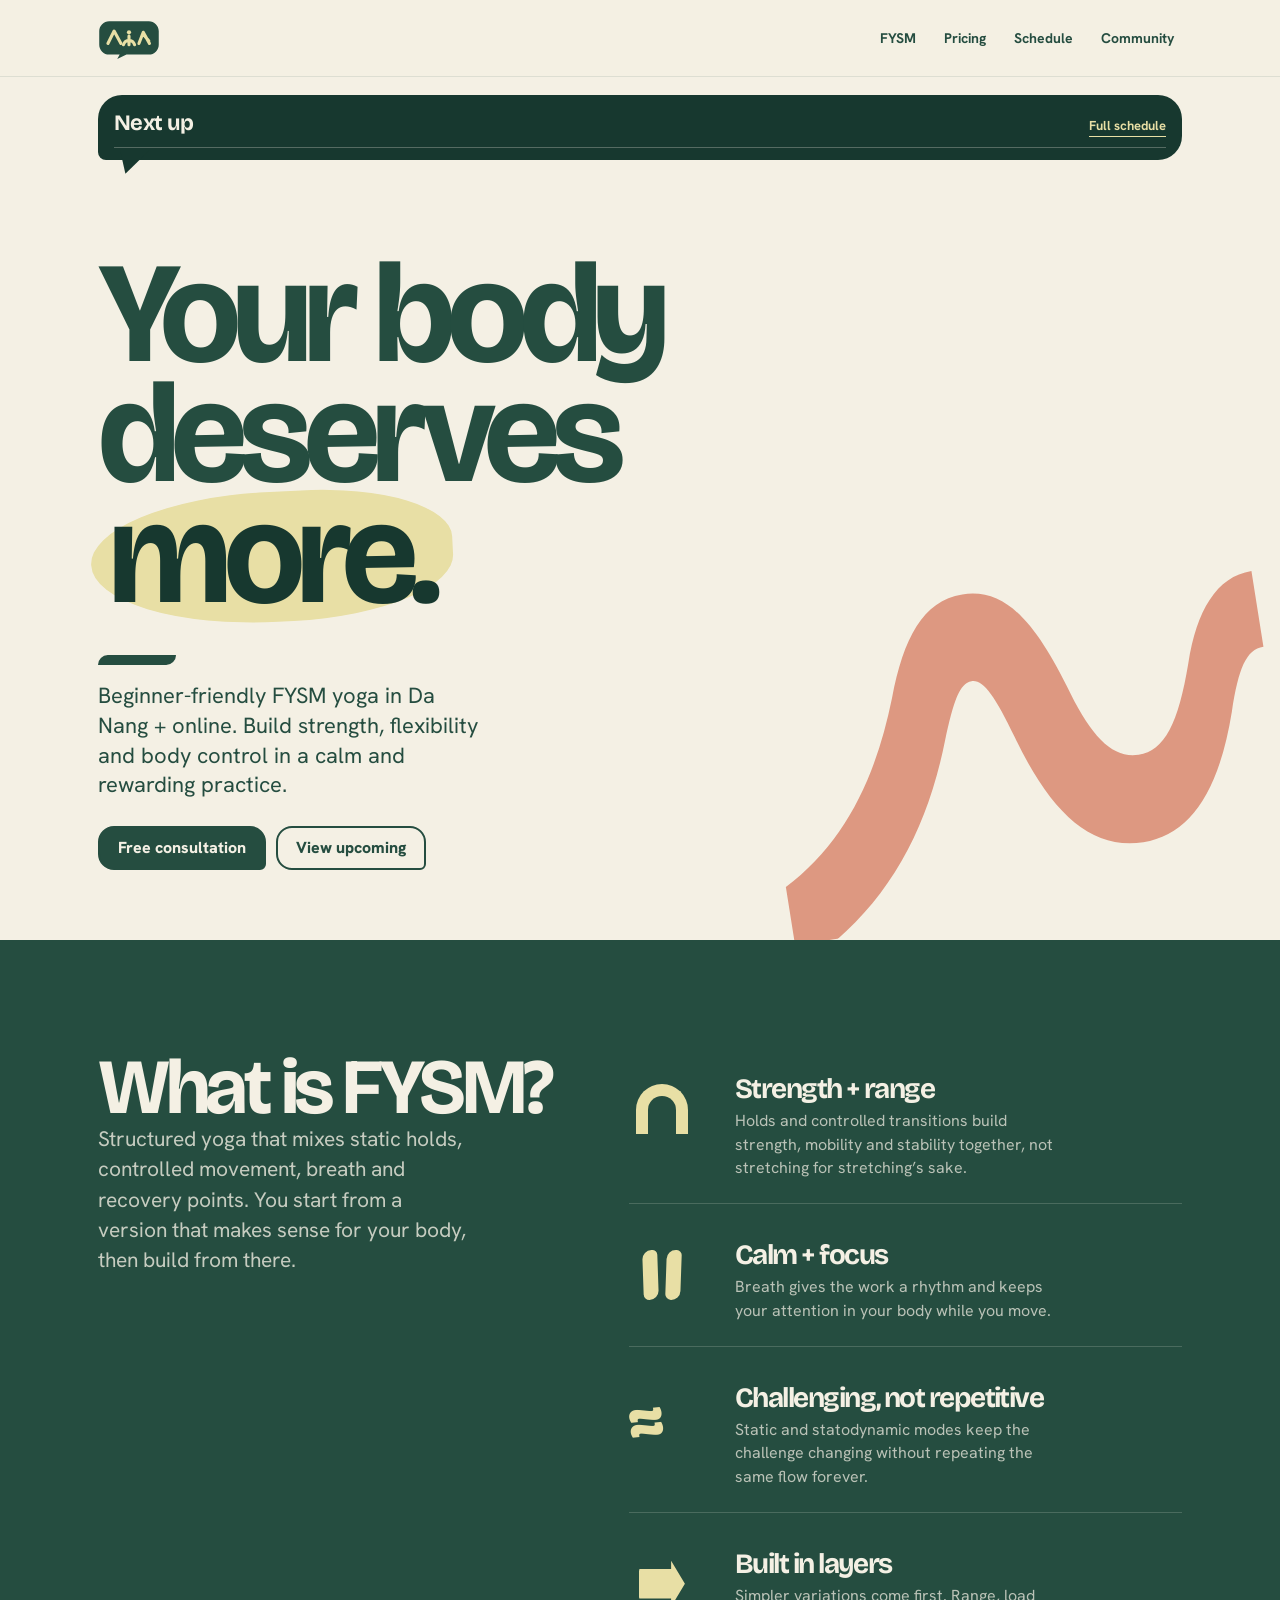
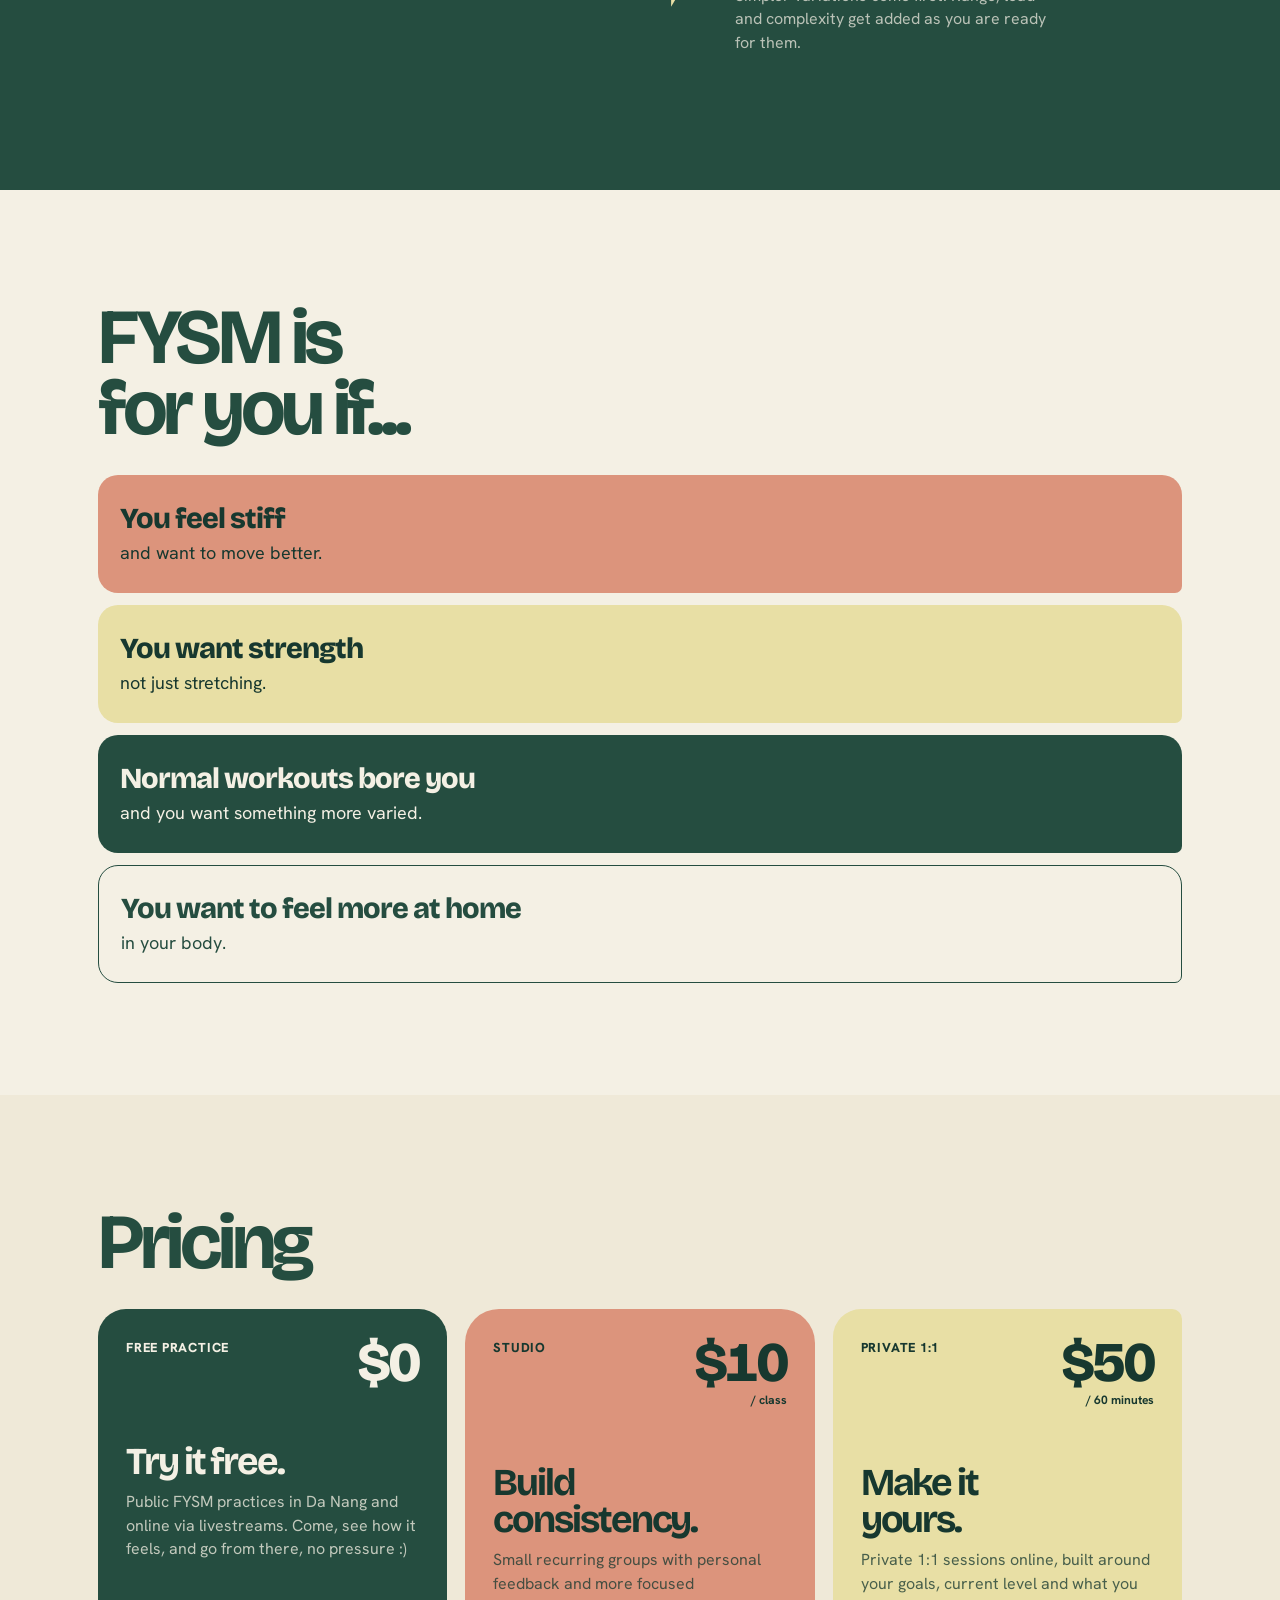
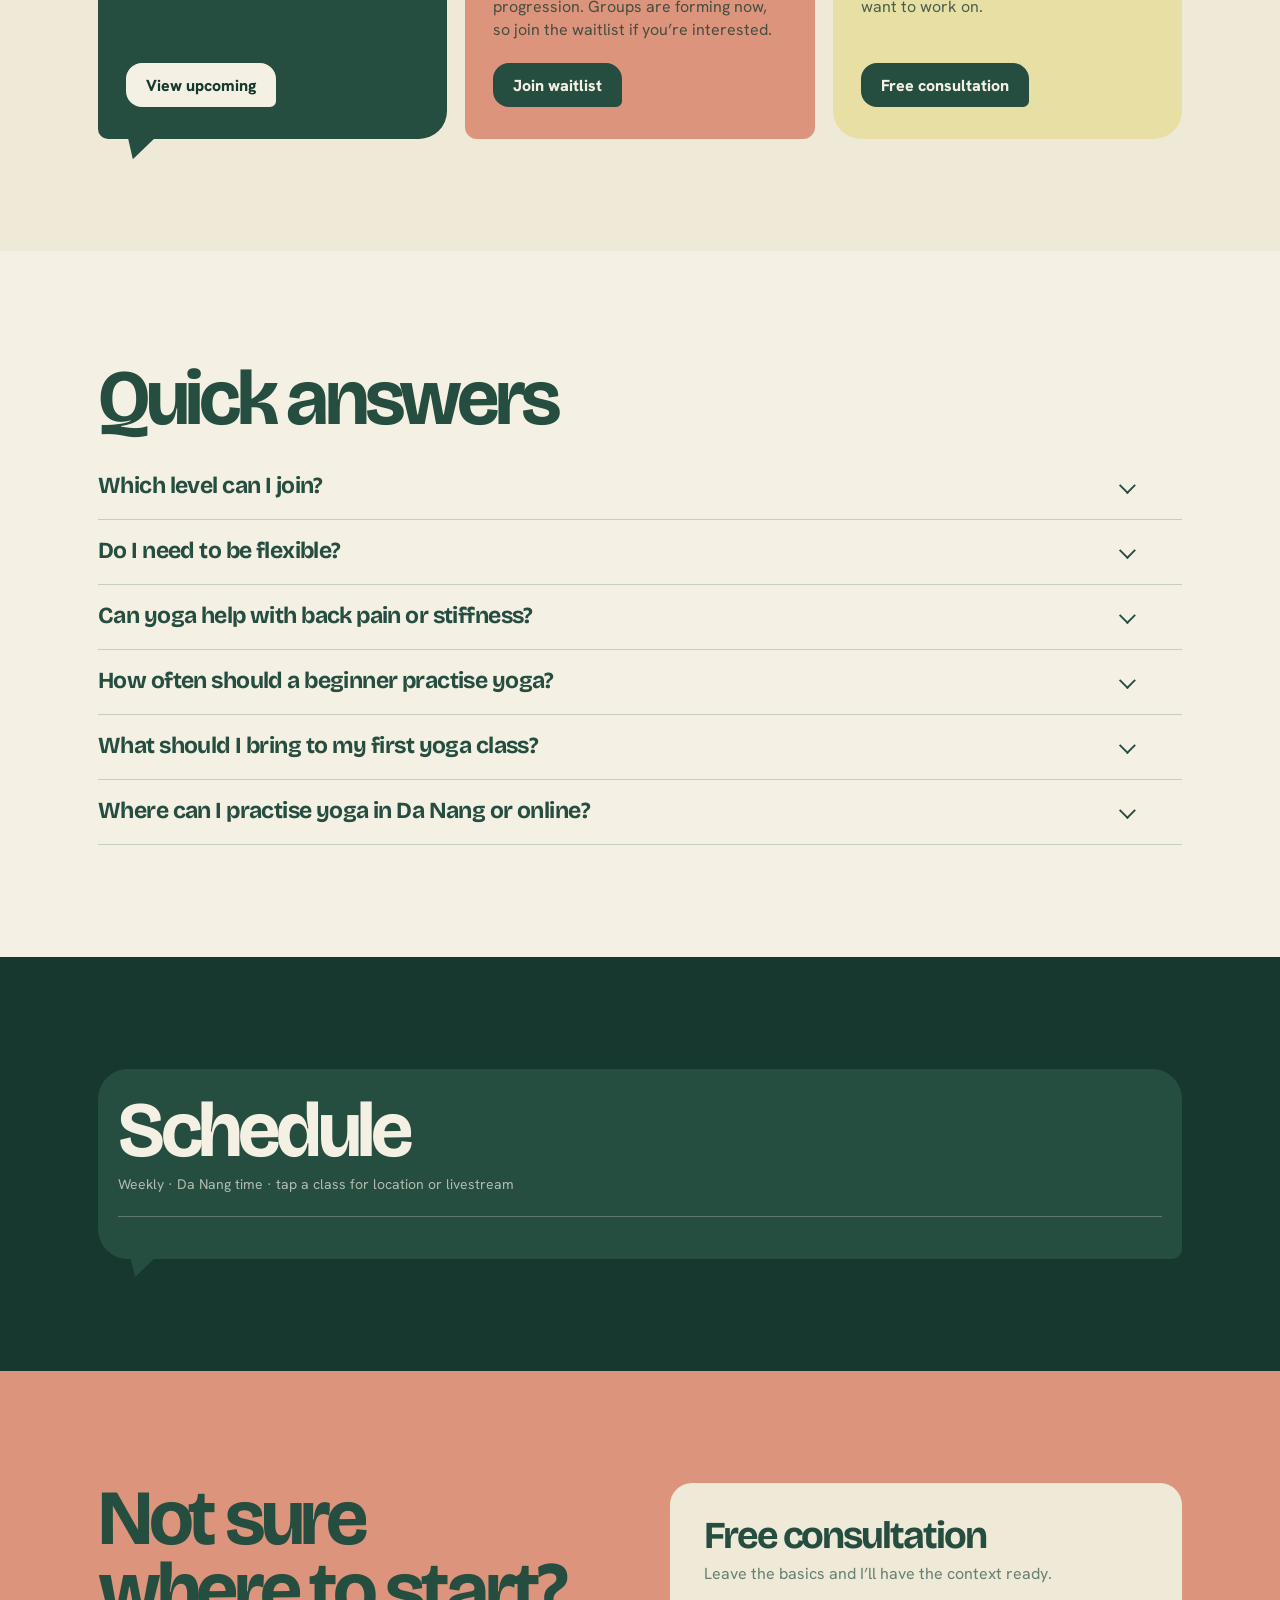
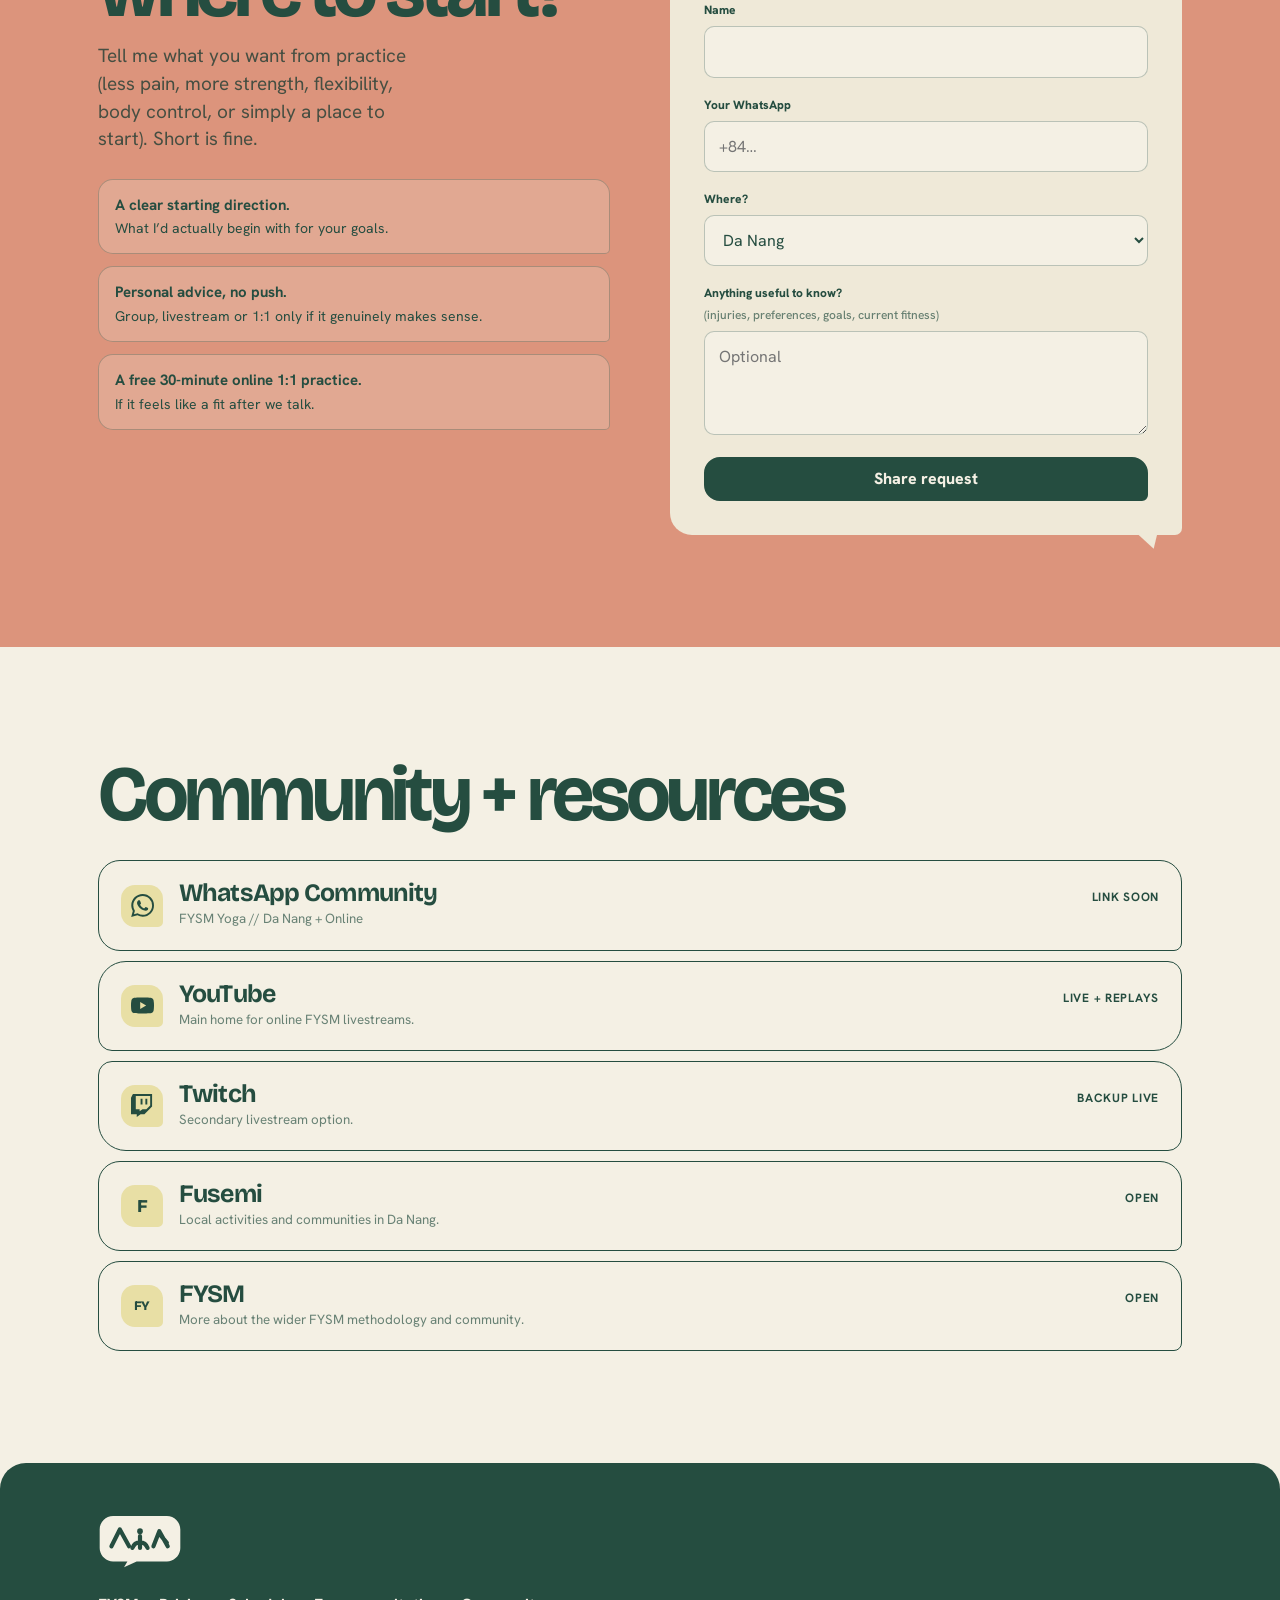
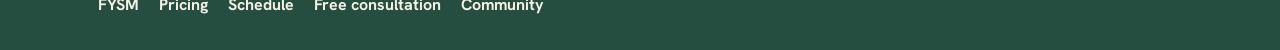
==== commit b237e518: "Implement combined mobile QA schedule pricing FAQ socials and footer feedback" ====
--- a/please-hold/index.html
+++ b/please-hold/index.html
@@ -3,10 +3,10 @@
 <head>
 <meta charset="utf-8">
 <meta name="viewport" content="width=device-width,initial-scale=1,viewport-fit=cover">
-<title>Please, Hold | Beginner-friendly FYSM Yoga in Da Nang + Online</title>
-<meta name="description" content="Beginner-friendly FYSM yoga in Da Nang and online. Build strength, flexibility and body control in a calm and rewarding practice.">
+<title>FYSM Yoga Da Nang + Online | Beginner-Friendly Yoga</title>
+<meta name="description" content="Beginner-friendly FYSM yoga in Da Nang and online. Build strength, flexibility and body control through free community practices, livestreams, Studio groups and private 1:1 sessions.">
 <meta name="theme-color" content="#F4F0E4">
-<meta property="og:title" content="Please, Hold | FYSM Yoga in Da Nang + Online">
+<meta property="og:title" content="FYSM Yoga | FYSM Yoga in Da Nang + Online">
 <meta property="og:description" content="Beginner-friendly FYSM yoga for strength, flexibility, body control and a calmer relationship with movement.">
 <meta property="og:type" content="website">
 <link rel="preconnect" href="https://fonts.googleapis.com">
@@ -16,7 +16,7 @@
 {
   "@context":"https://schema.org",
   "@graph":[
-    {"@type":"Organization","name":"Please, Hold","description":"Beginner-friendly FYSM yoga in Da Nang and online."},
+    {"@type":"Organization","name":"FYSM Yoga","description":"Beginner-friendly FYSM yoga in Da Nang and online."},
     {"@type":"Service","name":"FYSM yoga classes","areaServed":["Da Nang, Vietnam","Online"],"audience":{"@type":"Audience","audienceType":"Adults, including beginners and people returning to movement"}},
     {"@type":"FAQPage","mainEntity":[
       {"@type":"Question","name":"Which level can I join?","acceptedAnswer":{"@type":"Answer","text":"Classes are beginner-friendly. Every pose has a version that can meet you at your current strength, mobility and experience, and you build from there."}},
@@ -242,7 +242,7 @@
 }
 @media(prefers-reduced-motion:reduce){html{scroll-behavior:auto}*{transition:none!important}}
 
-/* v5 UI Skills + Please, Hold shape system */
+/* v5 UI Skills + FYSM Yoga shape system */
 :root{
   --ease-out:cubic-bezier(.16,1,.3,1);
   --bubble:44px 44px 14px 44px;
@@ -811,12 +811,169 @@
   }
 }
 
+
+/* v10 combined feedback */
+.brand-link{width:62px;height:46px;display:flex;align-items:center;justify-content:flex-start}
+.brand-mark{display:block;width:62px;height:43px;overflow:visible}
+.mark-bg{fill:var(--forest)}
+.mark-line{stroke:var(--butter);stroke-width:5}
+.mark-fill{fill:var(--butter);stroke:none}
+
+.fit-stack{display:grid;gap:12px;margin-top:30px}
+.fit-row{
+  min-height:118px;
+  padding:22px;
+  display:flex;
+  flex-direction:column;
+  justify-content:center;
+  border-radius:20px 20px 7px 20px;
+  font-family:var(--body);
+}
+.fit-row strong{font:800 29px/1.02 var(--display);letter-spacing:-.035em}
+.fit-row span{margin-top:7px;font-size:18px;line-height:1.3}
+.fit-coral{background:var(--coral);color:var(--forest-dark)}
+.fit-butter{background:var(--butter);color:var(--forest-dark)}
+.fit-forest{background:var(--forest);color:var(--paper)}
+.fit-paper{background:var(--paper);border:1.5px solid var(--forest);color:var(--forest)}
+
+.price-card.fold::after{content:none!important}
+.price-top strong small{display:block;margin-top:7px;text-align:right;font-size:12px;line-height:1.15;letter-spacing:0}
+
+.week-scroll{
+  overflow-x:auto;
+  overscroll-behavior-inline:contain;
+  -webkit-overflow-scrolling:touch;
+  padding-bottom:8px;
+}
+.week-grid{
+  min-width:980px;
+  display:grid;
+  grid-template-columns:repeat(7,minmax(132px,1fr));
+  border-top:1px solid rgba(244,240,228,.28);
+  border-left:1px solid rgba(244,240,228,.28);
+}
+.week-day{
+  min-height:260px;
+  border-right:1px solid rgba(244,240,228,.28);
+  border-bottom:1px solid rgba(244,240,228,.28);
+  padding:0;
+}
+.week-day-name{
+  position:sticky;
+  top:0;
+  z-index:1;
+  padding:11px 12px;
+  background:var(--forest-dark);
+  border-bottom:1px solid rgba(244,240,228,.28);
+  font:800 14px/1 var(--display);
+  text-transform:uppercase;
+  letter-spacing:.04em;
+}
+.week-event{
+  display:flex;
+  min-height:210px;
+  flex-direction:column;
+  padding:14px 12px;
+  color:var(--forest-dark);
+  text-decoration:none;
+  transition:transform 140ms var(--ease-out),background-color 140ms var(--ease-out);
+}
+.week-event.online{background:var(--butter)}
+.week-event.free{background:var(--coral)}
+.week-event:active{transform:scale(.98)}
+.week-time{font:800 25px/1 var(--display);font-variant-numeric:tabular-nums}
+.week-event strong{margin-top:24px;font:800 19px/1.05 var(--display);letter-spacing:-.025em}
+.week-event small{margin-top:8px;font-size:11px;line-height:1.35;text-transform:uppercase;letter-spacing:.04em}
+.week-link{margin-top:auto;padding-top:18px;font-size:13px;font-weight:800}
+.week-empty{padding:14px 12px;color:rgba(244,240,228,.45);font-size:13px}
+
+.consult-points{display:grid;gap:12px;margin-top:26px}
+.consult-points>div{
+  display:grid;
+  gap:3px;
+  padding:15px 16px;
+  border:1px solid rgba(37,77,64,.3);
+  border-radius:15px 15px 5px 15px;
+  background:rgba(244,240,228,.22);
+}
+.consult-points strong{font-size:15px}
+.consult-points span{font-size:14px;line-height:1.35}
+.contact-card{
+  background:#efe9d8!important;
+  border-radius:22px 22px 7px 22px!important;
+}
+.contact-card::after{background:#efe9d8!important}
+.contact-card form{display:grid;gap:20px!important}
+.contact-card .field{display:grid;gap:8px!important}
+.contact-card .field label{line-height:1.25}
+.contact-card .field label span{font-weight:500;color:var(--muted)}
+.contact-card input,
+.contact-card select,
+.contact-card textarea{
+  background:var(--paper)!important;
+  border-radius:10px!important;
+  padding:13px 14px!important;
+}
+.contact-card textarea{min-height:104px}
+.contact-card form>.btn{margin-top:2px}
+
+.faq summary{position:relative;padding-right:44px}
+.faq summary::after{right:12px}
+
+.resources{grid-template-columns:1fr!important}
+.resource-social{
+  grid-template-columns:44px minmax(0,1fr);
+  align-items:center;
+  gap:14px;
+}
+.social-icon{
+  width:42px;height:42px;
+  display:grid;place-items:center;
+  color:var(--forest);
+  background:var(--butter);
+  border-radius:14px 14px 5px 14px;
+}
+.social-icon svg{width:23px;height:23px}
+.fusemi-monogram,.fysm-monogram{font:800 18px/1 var(--display);letter-spacing:-.04em}
+.fysm-monogram{font-size:13px}
+
+.footer{
+  border-radius:26px 26px 0 0!important;
+  padding:48px 0 calc(34px + env(safe-area-inset-bottom))!important;
+}
+.footer::before{content:none!important}
+.footer-mark{width:auto!important;margin:0 0 24px!important;border-radius:0!important}
+.footer-brand-mark{width:84px;height:auto}
+.footer .mark-bg{fill:var(--paper)}
+.footer .mark-line{stroke:var(--forest)}
+.footer .mark-fill{fill:var(--forest)}
+.footer-links{margin-top:0!important}
+
+@media(max-width:759px){
+  .for-you h2{font-size:clamp(42px,11.5vw,56px);line-height:.94;margin-bottom:0}
+  .fit-stack{margin-top:26px}
+  .fit-row{min-height:104px;padding:19px}
+  .fit-row strong{font-size:27px}
+  .fit-row span{font-size:16px}
+  .price-top strong small{text-align:left}
+  .week-scroll{margin-inline:-16px;padding-inline:16px}
+  .contact-card{padding:22px 18px 24px!important}
+  .contact-card form{gap:19px!important}
+}
+
 </style>
 </head>
 <body>
 <header class="nav">
   <div class="shell nav-inner">
-    <a class="brand-link" href="#top" aria-label="Please, Hold home"><img class="brand-mark" src="[data-uri]" alt=""></a>
+    <a class="brand-link" href="#top" aria-label="FYSM Yoga home"><svg class="brand-mark" viewBox="0 0 100 68" aria-hidden="true" focusable="false">
+  <path class="mark-bg" d="M18 6h64c8.8 0 16 7.2 16 16v22c0 8.8-7.2 16-16 16H46L31 67l4-7H18C9.2 60 2 52.8 2 44V22C2 13.2 9.2 6 18 6Z"/>
+  <g class="mark-line" fill="none" stroke-linecap="round" stroke-linejoin="round">
+    <path d="M16 42l10-20 11 20"/>
+    <circle cx="50" cy="24" r="3.4" class="mark-fill"/>
+    <path d="M50 30v14M41 44c3-9 15-9 18 0M66 42l7-18 10 18M73 27l9 11"/>
+  </g>
+</svg></a>
     <nav class="nav-links" aria-label="Primary">
       <a href="#fysm">FYSM</a><a href="#pricing">Pricing</a><a href="#schedule">Schedule</a><a href="#community">Community</a>
     </nav>
@@ -862,11 +1019,11 @@
   <section class="section for-you">
     <div class="shell">
       <h2>FYSM is for you if...</h2>
-      <div class="for-list">
-        <div class="for-item">you feel stiff and want to move better.</div>
-        <div class="for-item">you want strength, not just stretching.</div>
-        <div class="for-item">normal workouts bore you.</div>
-        <div class="for-item">you want to feel more at home in your body.</div>
+      <div class="fit-stack">
+        <article class="fit-row fit-coral"><strong>You feel stiff</strong><span>and want to move better.</span></article>
+        <article class="fit-row fit-butter"><strong>You want strength</strong><span>not just stretching.</span></article>
+        <article class="fit-row fit-forest"><strong>Normal workouts bore you</strong><span>and you want something more varied.</span></article>
+        <article class="fit-row fit-paper"><strong>You want to feel more at home</strong><span>in your body.</span></article>
       </div>
     </div>
   </section>
@@ -877,22 +1034,22 @@
       <div class="pricing-grid">
         <article class="price-card bubble">
           <div class="price-top"><span>Free practice</span><strong>$0</strong></div>
-          <h3>Try it first.</h3>
-          <p>Public FYSM practices in Da Nang and online. Come once, see how it feels, then decide what you want next.</p>
+          <h3>Try it free.</h3>
+          <p>Public FYSM practices in Da Nang and online via livestreams. Come, see how it feels, and go from there, no pressure :)</p>
           <a class="btn light" href="#schedule">View upcoming</a>
         </article>
 
         <article class="price-card arch">
           <div class="price-top"><span>Studio</span><strong>$10 <small>/ class</small></strong></div>
           <h3>Build consistency.</h3>
-          <p>Small recurring groups with more feedback and progression. Same price online and in Da Nang.</p>
+          <p>Small recurring groups with personal feedback and more focused progression. Groups are forming now, so join the waitlist if you’re interested.</p>
           <a class="btn primary" href="#contact" data-interest="Studio">Join waitlist</a>
         </article>
 
         <article class="price-card fold">
-          <div class="price-top"><span>Private 1:1</span><strong>$50–70</strong></div>
+          <div class="price-top"><span>Private 1:1</span><strong>$50 <small>/ 60 minutes</small></strong></div>
           <h3>Make it yours.</h3>
-          <p>Private FYSM online or in Da Nang, built around your goals, current level and what you want to work on.</p>
+          <p>Private 1:1 sessions online, built around your goals, current level and what you want to work on.</p>
           <a class="btn primary" href="#contact" data-interest="1:1">Free consultation</a>
         </article>
       </div>
@@ -903,29 +1060,28 @@
     <div class="shell">
       <h2>Quick answers</h2>
       <div class="faq">
-        <details><summary>Which level can I join?</summary><p>It’s beginner-friendly. Every pose has a version that can meet you at your current strength, mobility and experience, and you build it out from there.</p></details>
+        <details><summary>Which level can I join?</summary><p>Beginner-friendly. Every pose has a simpler version for where your strength, mobility and experience are now, and you build from there.</p></details>
         <details><summary>Do I need to be flexible?</summary><p>No. Flexibility is one of the things you can build here, alongside strength, control and body awareness.</p></details>
-        <details><summary>Where can I practise?</summary><p>Da Nang + online. Check the schedule, join a Studio waitlist or ask me about 1:1.</p></details>
+        <details><summary>Can yoga help with back pain or stiffness?</summary><p>Yoga can be useful for some people with persistent low-back pain and stiffness, but this is not medical treatment. Tell me about pain or injuries before class, and get medical advice for new, severe or unexplained symptoms.</p></details>
+        <details><summary>How often should a beginner practise yoga?</summary><p>Two or three sessions a week is a practical starting rhythm. Consistency matters more than forcing a big schedule you will not keep.</p></details>
+        <details><summary>What should I bring to my first yoga class?</summary><p>Comfortable clothes, water and a mat if you have one. For My Khe Beach, bring a towel or something you do not mind putting under the mat.</p></details>
+        <details><summary>Where can I practise yoga in Da Nang or online?</summary><p>Free community practices are at My Khe Beach in Da Nang. Online practices run as YouTube livestreams, and private 1:1 sessions are online.</p></details>
       </div>
     </div>
   </section>
 
-  <section class="section" id="community">
-    <div class="shell">
-      <h2>Community + resources</h2>
-      <div class="resources">
-        <div class="resource"><div class="resource-title"><span>WhatsApp Community</span><span>link soon</span></div><small>Please, Hold // FYSM Yoga, Da Nang + Online</small></div>
-        <a class="resource" href="https://fusemi.io/" target="_blank" rel="noopener"><div class="resource-title"><span>Fusemi</span><span>Open</span></div><small>Local activities and communities in Da Nang.</small></a>
-        <a class="resource" href="https://fysm.asia/" target="_blank" rel="noopener"><div class="resource-title"><span>FYSM</span><span>Open</span></div><small>More about the wider FYSM methodology and community.</small></a>
-      </div>
-    </div>
-  </section>
+  
 
   <section class="section" id="schedule">
     <div class="shell">
       <div class="schedule-shell">
-        <div class="schedule-head"><div><h2>Schedule</h2><p class="schedule-note">Recurring weekly · Da Nang time</p></div><div class="filters" id="filters"></div></div>
-        <div class="calendar" id="calendar"></div>
+        <div class="schedule-head">
+          <div><h2>Schedule</h2><p class="schedule-note">Weekly · Da Nang time · tap a class for location or livestream</p></div>
+          <div class="filters" id="filters"></div>
+        </div>
+        <div class="week-scroll">
+          <div class="week-grid" id="week-grid" aria-label="Weekly FYSM schedule"></div>
+        </div>
       </div>
     </div>
   </section>
@@ -934,43 +1090,67 @@
     <div class="shell contact-grid">
       <div class="contact-copy">
         <h2>Not sure where to start?</h2>
-        <p>Tell me what you want from practice and whether you’re in Da Nang or online. Short is fine.</p>
+        <p>Tell me what you want from practice (less pain, more strength, flexibility, body control, or simply a place to start). Short is fine.</p>
+        <div class="consult-points">
+          <div><strong>A clear starting direction.</strong><span>What I’d actually begin with for your goals.</span></div>
+          <div><strong>Personal advice, no push.</strong><span>Group, livestream or 1:1 only if it genuinely makes sense.</span></div>
+          <div><strong>A free 30-minute online 1:1 practice.</strong><span>If it feels like a fit after we talk.</span></div>
+        </div>
       </div>
       <div class="contact-card">
         <h3>Free consultation</h3>
         <p>Leave the basics and I’ll have the context ready.</p>
         <form class="request-form" data-kind="Free consultation">
+          <input type="hidden" name="interest" id="interest-hidden" value="Free consultation">
           <div class="field"><label>Name</label><input name="name" autocomplete="name" required></div>
-          <div class="field"><label>Your contact</label><input name="contact" placeholder="WhatsApp, Telegram, Instagram or email" required></div>
+          <div class="field"><label>Your WhatsApp</label><input name="contact" inputmode="tel" autocomplete="tel" placeholder="+84…" required></div>
           <div class="field"><label>Where?</label><select name="where"><option>Da Nang</option><option>Online</option><option>Either</option></select></div>
-          <div class="field"><label>What are you looking for?</label><select name="interest"><option>Not sure yet</option><option>Free practice</option><option>Studio</option><option>1:1</option></select></div>
-          <div class="field"><label>Anything useful to know?</label><textarea name="goal" placeholder="Optional"></textarea></div>
+          <div class="field"><label>Anything useful to know? <span>(injuries, preferences, goals, current fitness)</span></label><textarea name="goal" placeholder="Optional"></textarea></div>
           <button class="btn primary" type="submit">Share request</button>
           <div class="form-status"><p></p><div class="form-actions"><button class="btn" type="button" data-share>Share</button><button class="btn" type="button" data-copy>Copy</button></div></div>
         </form>
       </div>
     </div>
   </section>
+<section class="section" id="community">
+    <div class="shell">
+      <h2>Community + resources</h2>
+      <div class="resources">
+        <div class="resource resource-social"><div class="social-icon"><svg viewBox="0 0 24 24" aria-hidden="true"><path fill="currentColor" d="M20.5 3.5A11.7 11.7 0 0 0 12.1 0C5.6 0 .3 5.3.3 11.8c0 2.1.6 4.1 1.6 5.9L.2 24l6.5-1.7c1.7.9 3.6 1.4 5.5 1.4h.1C18.7 23.7 24 18.4 24 11.9c0-3.2-1.2-6.1-3.5-8.4Zm-8.3 18.2c-1.7 0-3.4-.5-4.9-1.3l-.4-.2-3.8 1 1-3.7-.2-.4a9.8 9.8 0 0 1-1.5-5.2c0-5.4 4.4-9.8 9.8-9.8 2.6 0 5.1 1 6.9 2.9a9.7 9.7 0 0 1 2.9 6.9c0 5.4-4.4 9.8-9.8 9.8Zm5.4-7.3c-.3-.1-1.7-.8-1.9-.9-.3-.1-.5-.1-.7.2s-.7.9-.9 1.1c-.2.2-.3.2-.6.1-.3-.1-1.2-.4-2.3-1.4-.9-.8-1.4-1.7-1.6-2-.2-.3 0-.5.1-.6l.4-.5.3-.5c.1-.2 0-.4 0-.5-.1-.1-.7-1.7-1-2.3-.3-.6-.5-.5-.7-.5h-.6c-.2 0-.5.1-.8.4-.3.3-1 1-1 2.4s1 2.8 1.2 3c.1.2 2 3.1 4.9 4.3.7.3 1.2.5 1.6.6.7.2 1.3.2 1.8.1.6-.1 1.7-.7 1.9-1.3.2-.6.2-1.2.2-1.3-.1-.2-.3-.3-.6-.4Z"/></svg></div><div><div class="resource-title"><span>WhatsApp Community</span><span>link soon</span></div><small>FYSM Yoga // Da Nang + Online</small></div></div>
+        <a class="resource resource-social" href="https://www.youtube.com/live" target="_blank" rel="noopener"><div class="social-icon"><svg viewBox="0 0 24 24" aria-hidden="true"><path fill="currentColor" d="M23.5 6.2a3 3 0 0 0-2.1-2.1C19.5 3.6 12 3.6 12 3.6s-7.5 0-9.4.5A3 3 0 0 0 .5 6.2 31.4 31.4 0 0 0 0 12a31.4 31.4 0 0 0 .5 5.8 3 3 0 0 0 2.1 2.1c1.9.5 9.4.5 9.4.5s7.5 0 9.4-.5a3 3 0 0 0 2.1-2.1A31.4 31.4 0 0 0 24 12a31.4 31.4 0 0 0-.5-5.8ZM9.6 15.6V8.4L15.8 12l-6.2 3.6Z"/></svg></div><div><div class="resource-title"><span>YouTube</span><span>Live + replays</span></div><small>Main home for online FYSM livestreams.</small></div></a>
+        <a class="resource resource-social" href="https://www.twitch.tv/" target="_blank" rel="noopener"><div class="social-icon"><svg viewBox="0 0 24 24" aria-hidden="true"><path fill="currentColor" d="M2 0 0 4v17h6v3l4-3h4l8-8V0H2Zm18 12-4 4h-4l-3 2v-2H5V2h15v10Zm-3-7h-2v6h2V5Zm-5 0h-2v6h2V5Z"/></svg></div><div><div class="resource-title"><span>Twitch</span><span>Backup live</span></div><small>Secondary livestream option.</small></div></a>
+        <a class="resource resource-social" href="https://fusemi.io/" target="_blank" rel="noopener"><div class="social-icon"><span class="fusemi-monogram" aria-hidden="true">F</span></div><div><div class="resource-title"><span>Fusemi</span><span>Open</span></div><small>Local activities and communities in Da Nang.</small></div></a>
+        <a class="resource resource-social" href="https://fysm.asia/" target="_blank" rel="noopener"><div class="social-icon"><span class="fysm-monogram" aria-hidden="true">FY</span></div><div><div class="resource-title"><span>FYSM</span><span>Open</span></div><small>More about the wider FYSM methodology and community.</small></div></a>
+      </div>
+    </div>
+  </section>
 </main>
 
 <footer class="footer">
   <div class="shell">
-    <img class="footer-mark" src="[data-uri]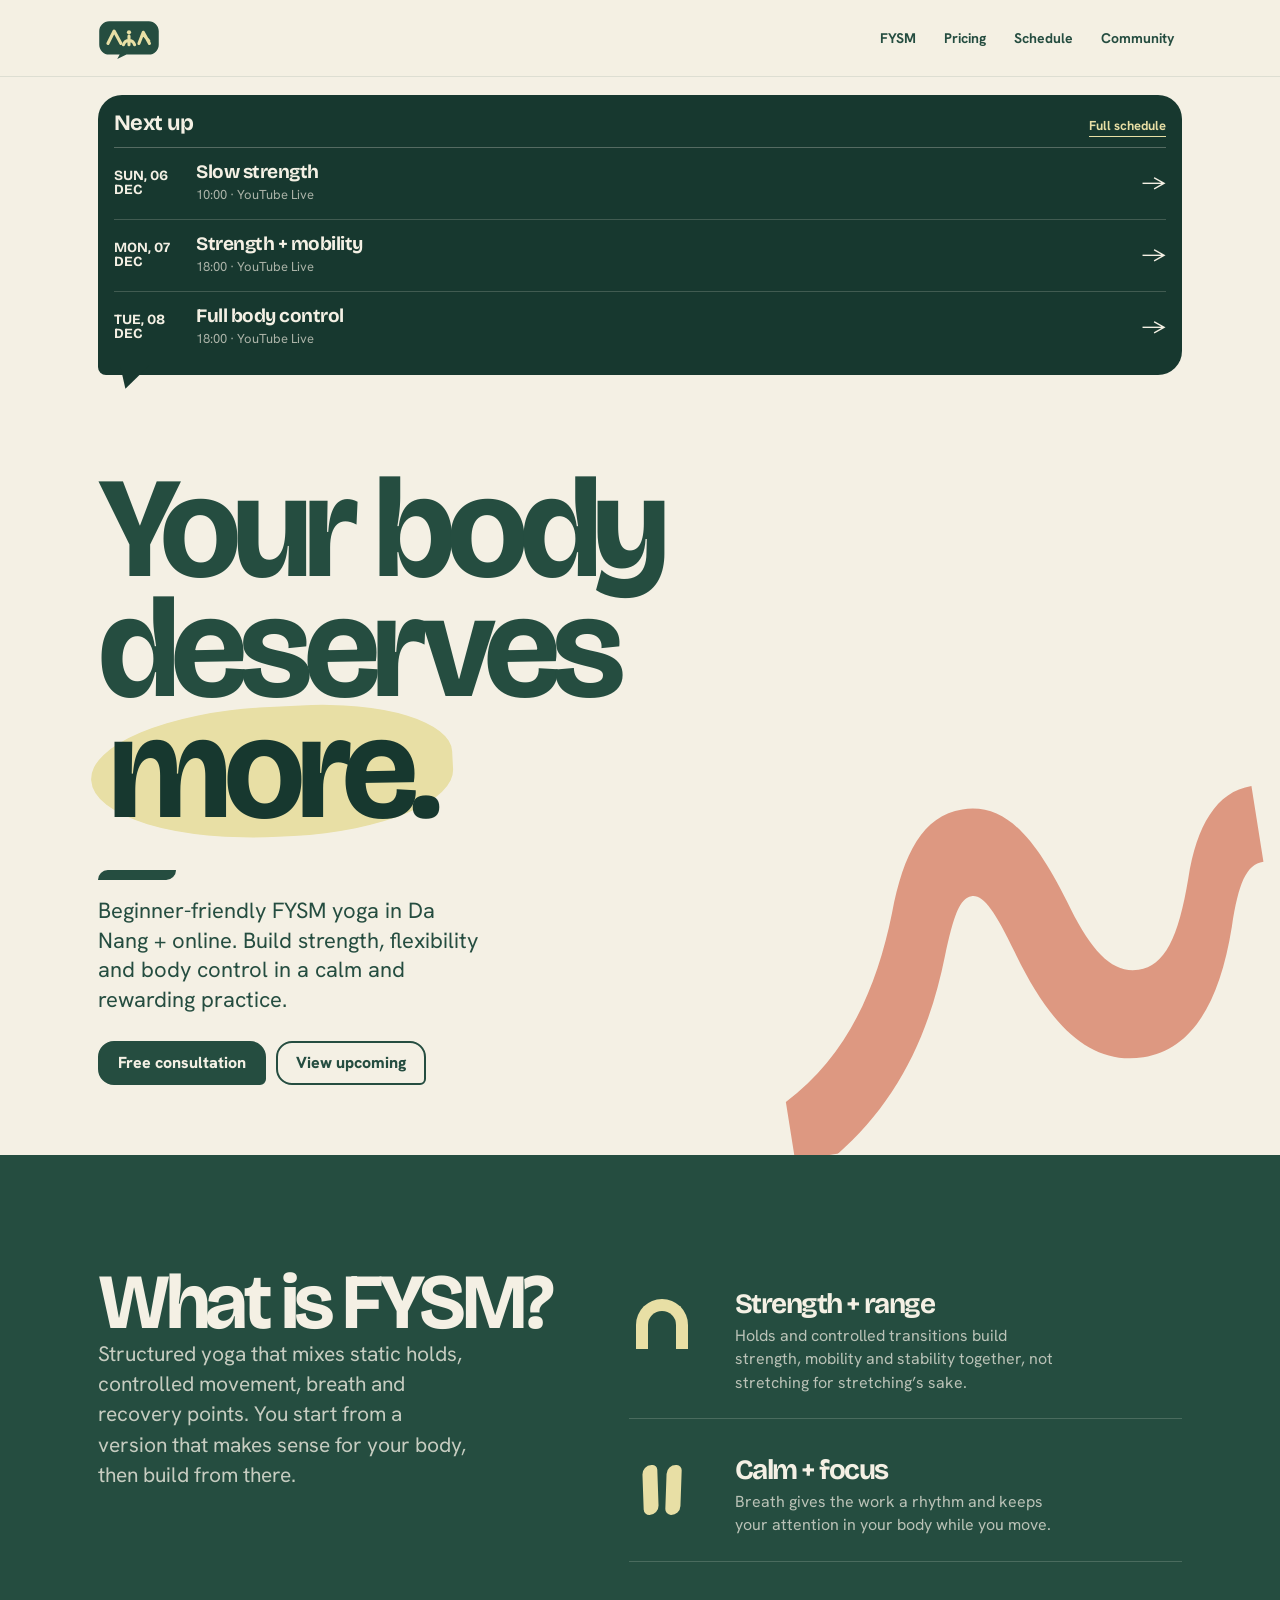
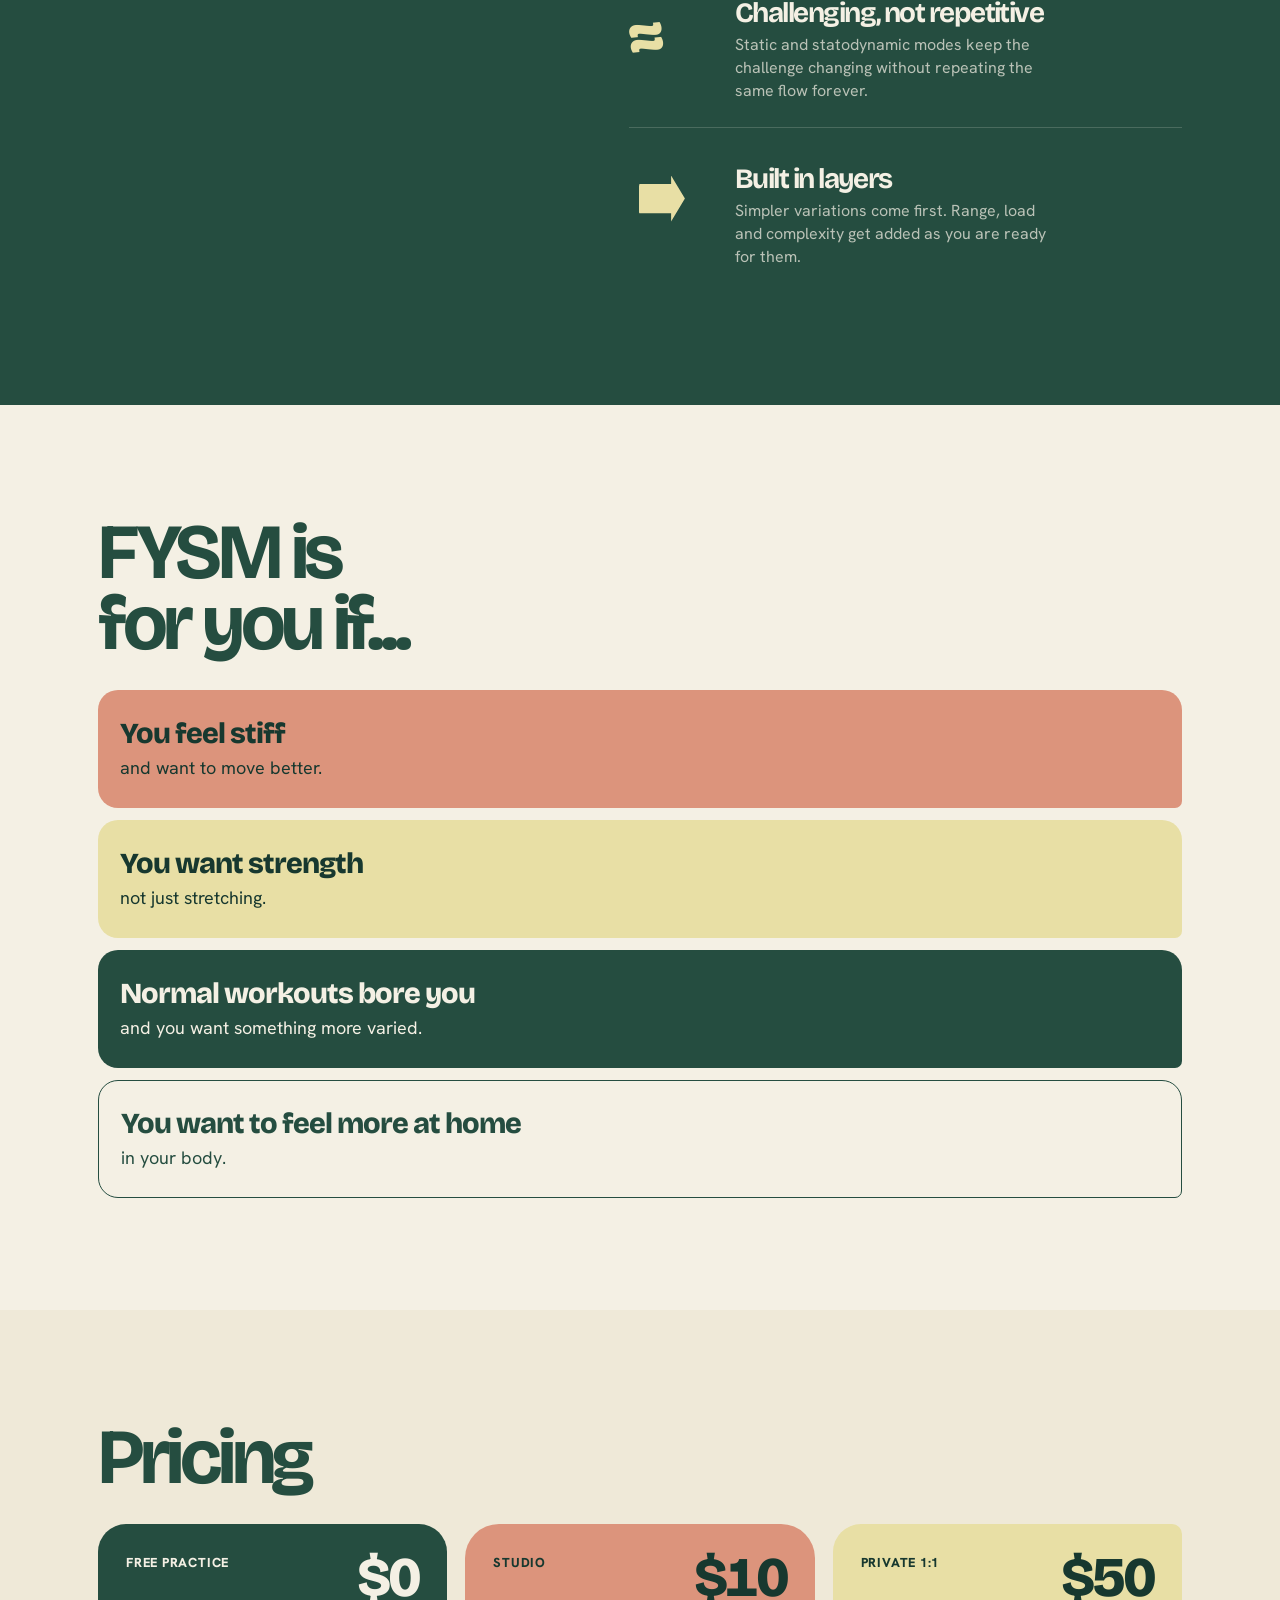
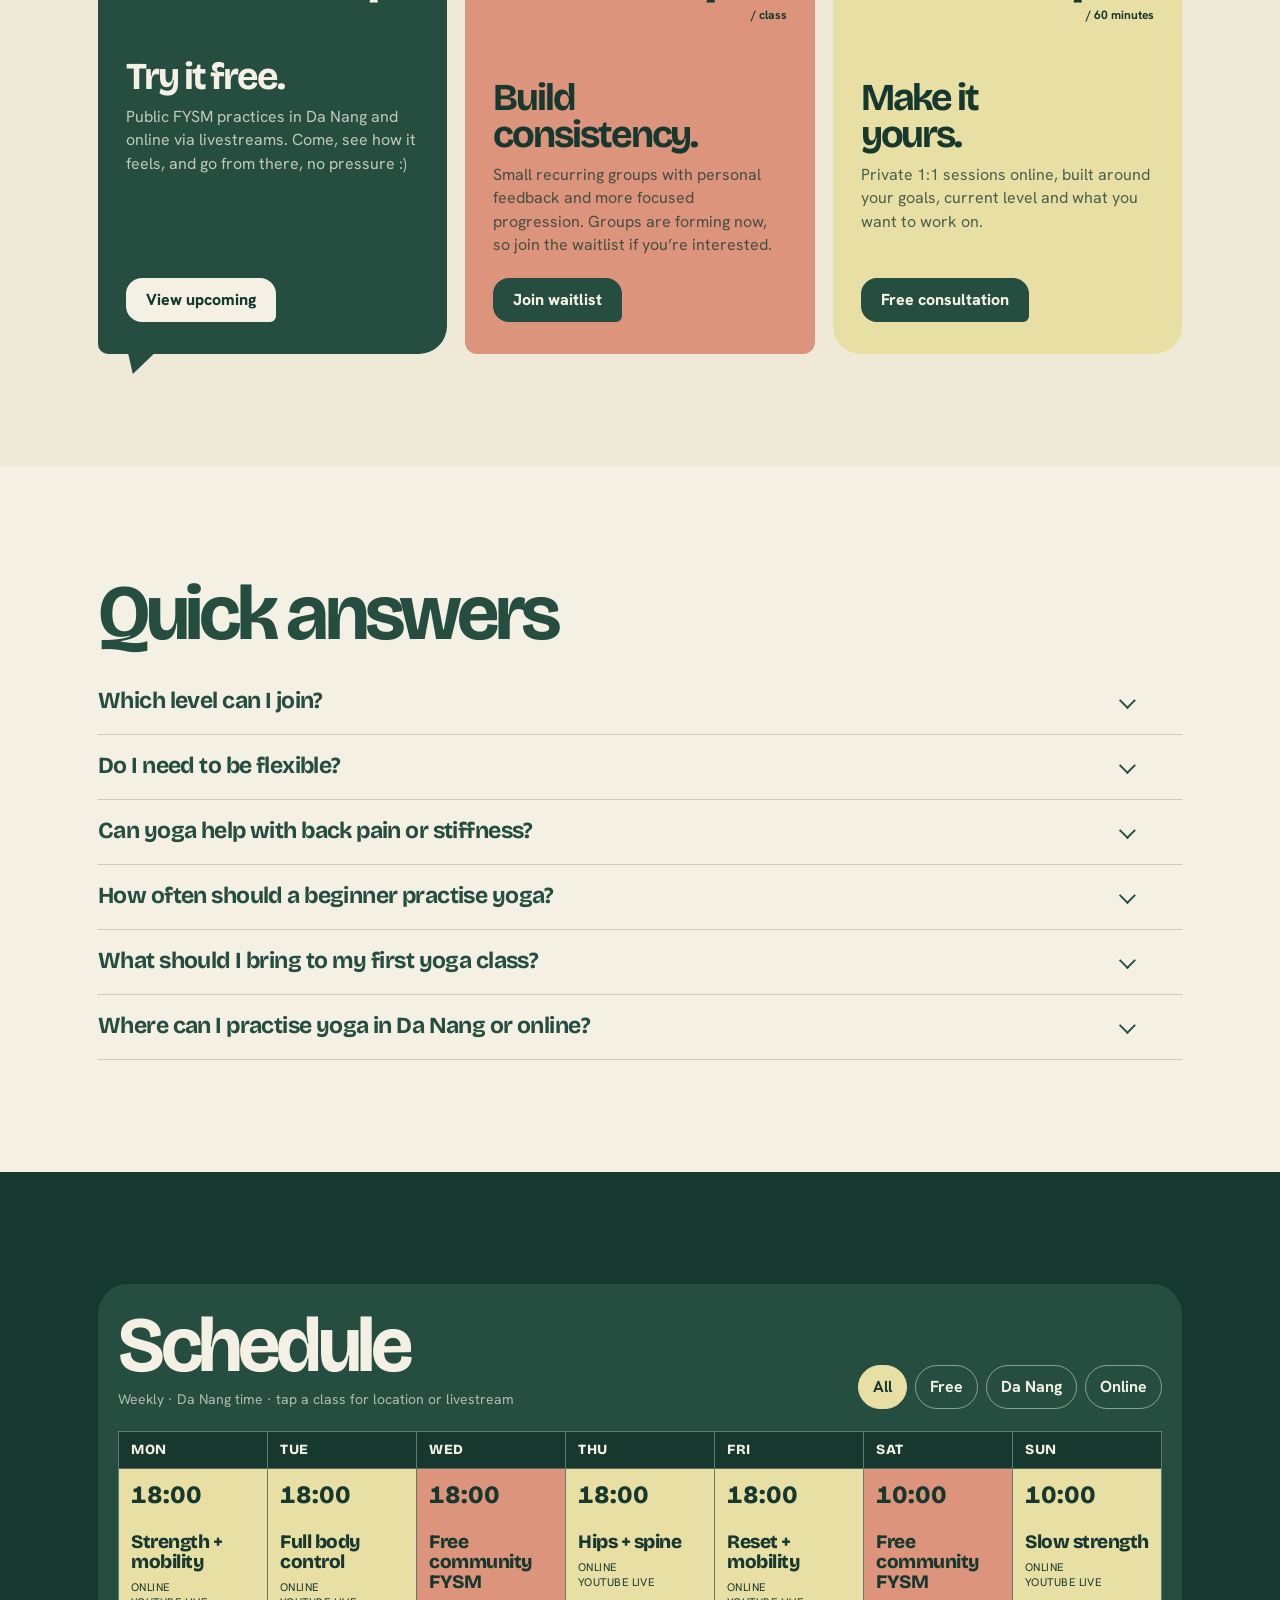
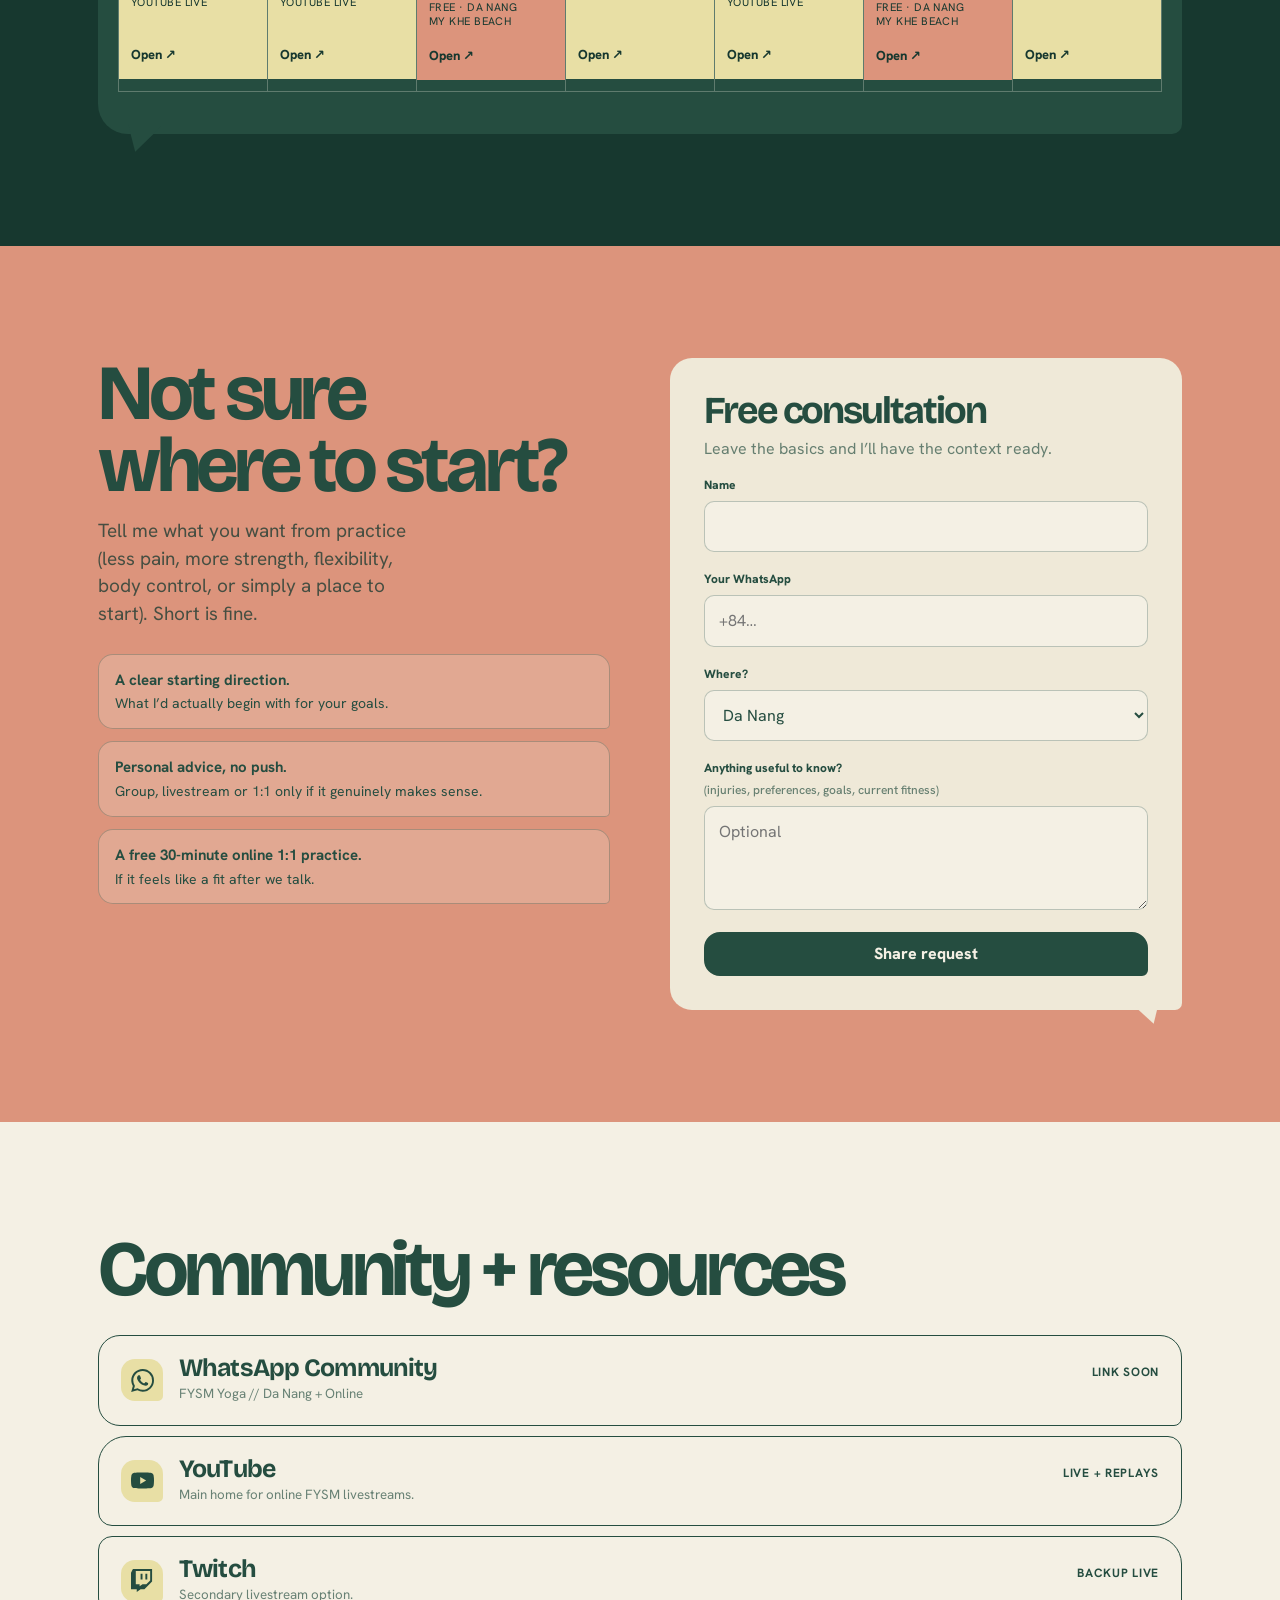
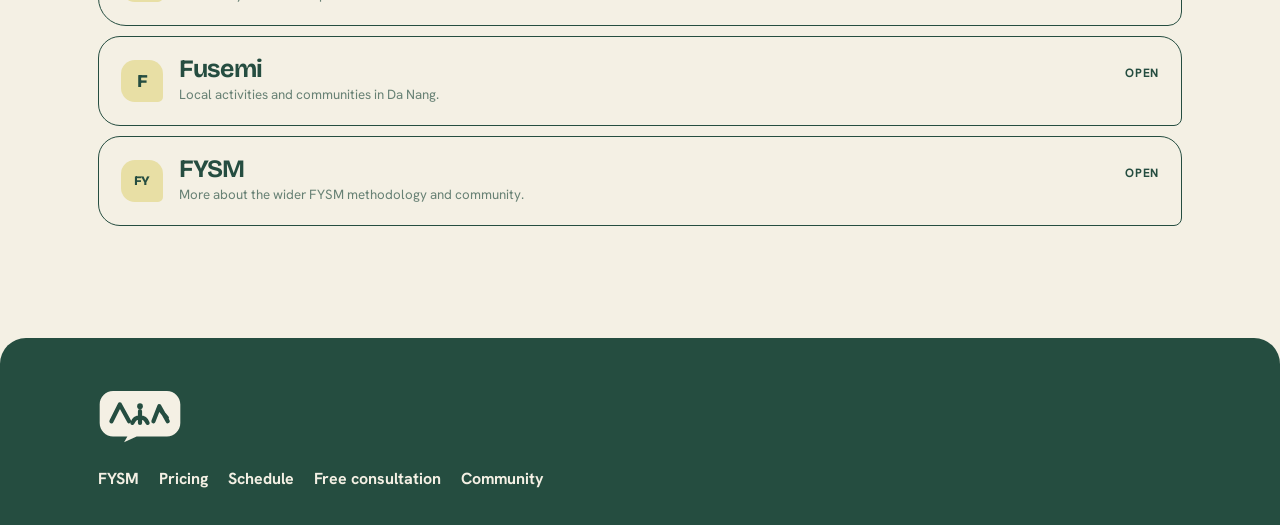
==== commit 8e07511a: "Fix FYSM schedule script syntax" ====
--- a/please-hold/index.html
+++ b/please-hold/index.html
@@ -1266,7 +1266,6 @@
     if(hidden) hidden.value=link.dataset.interest;
   });
 });
-});
 
 initFilters();renderNext();renderCalendar();
 </script>
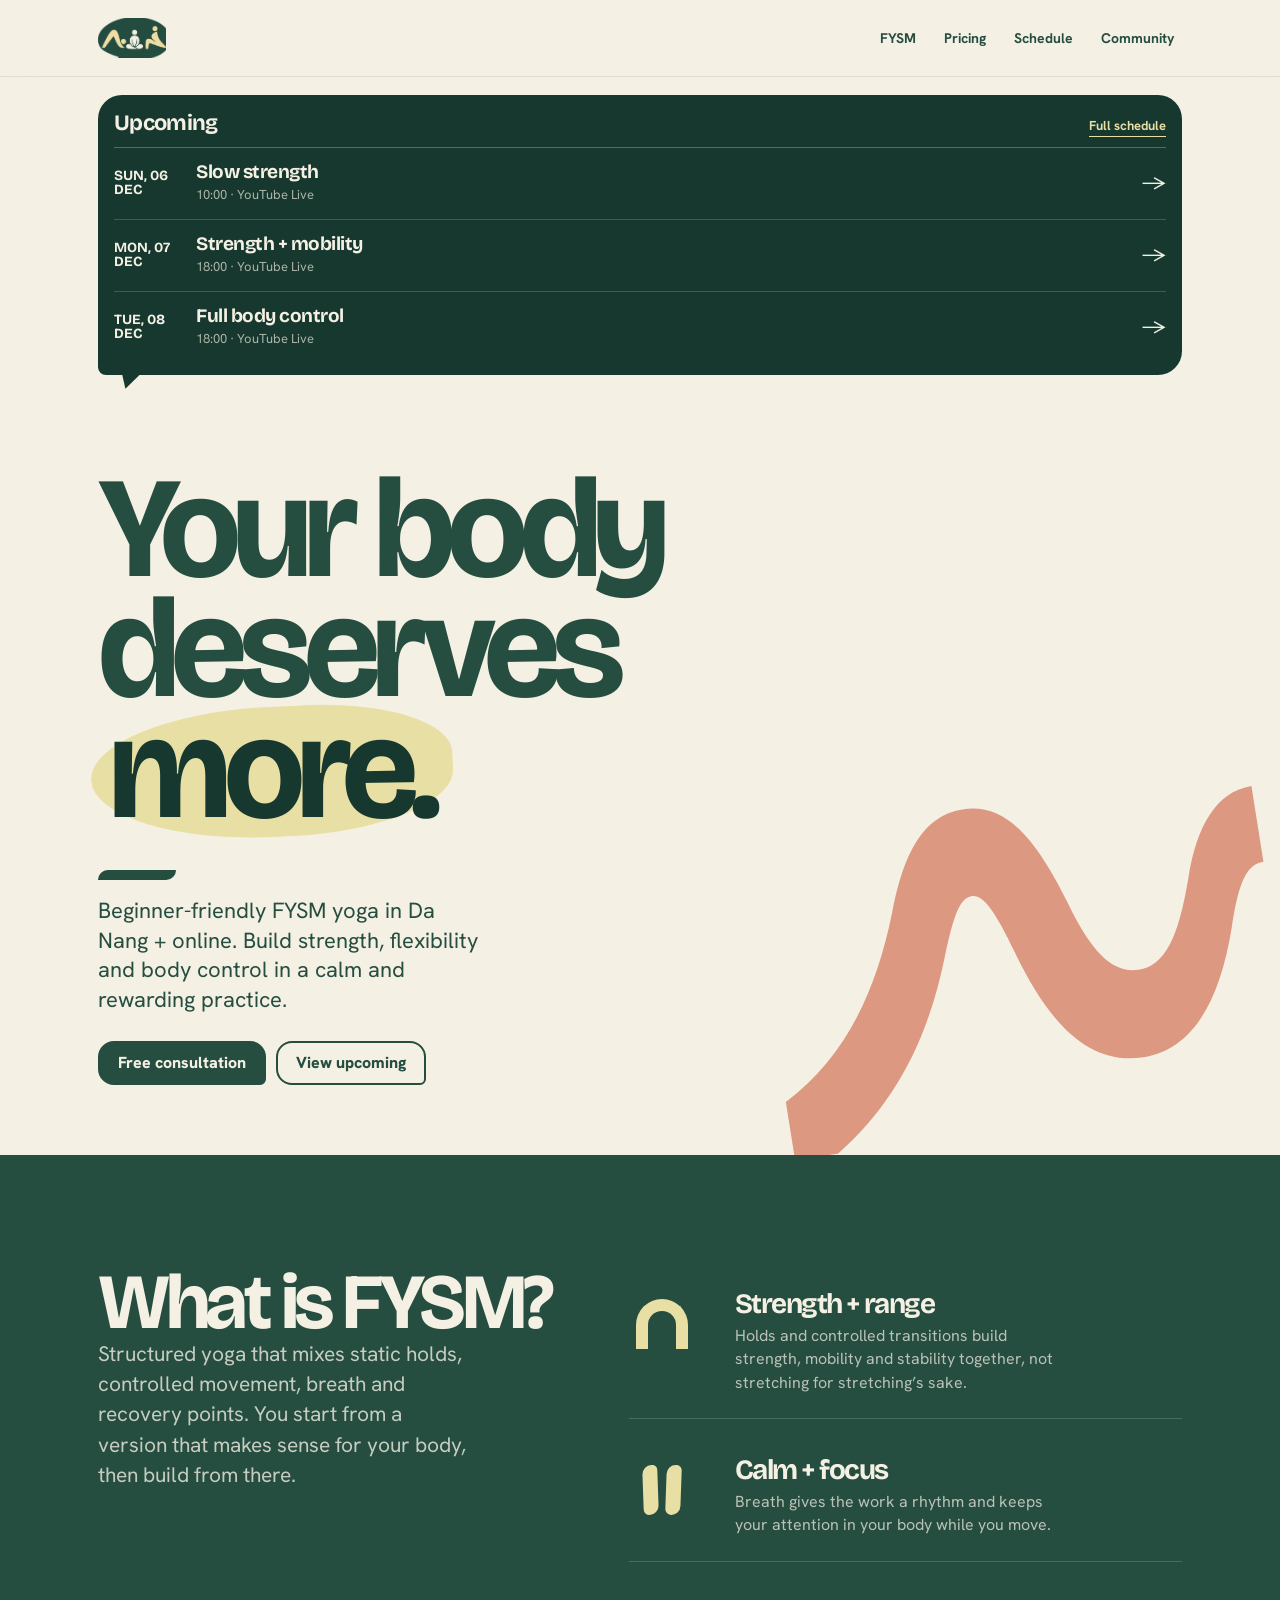
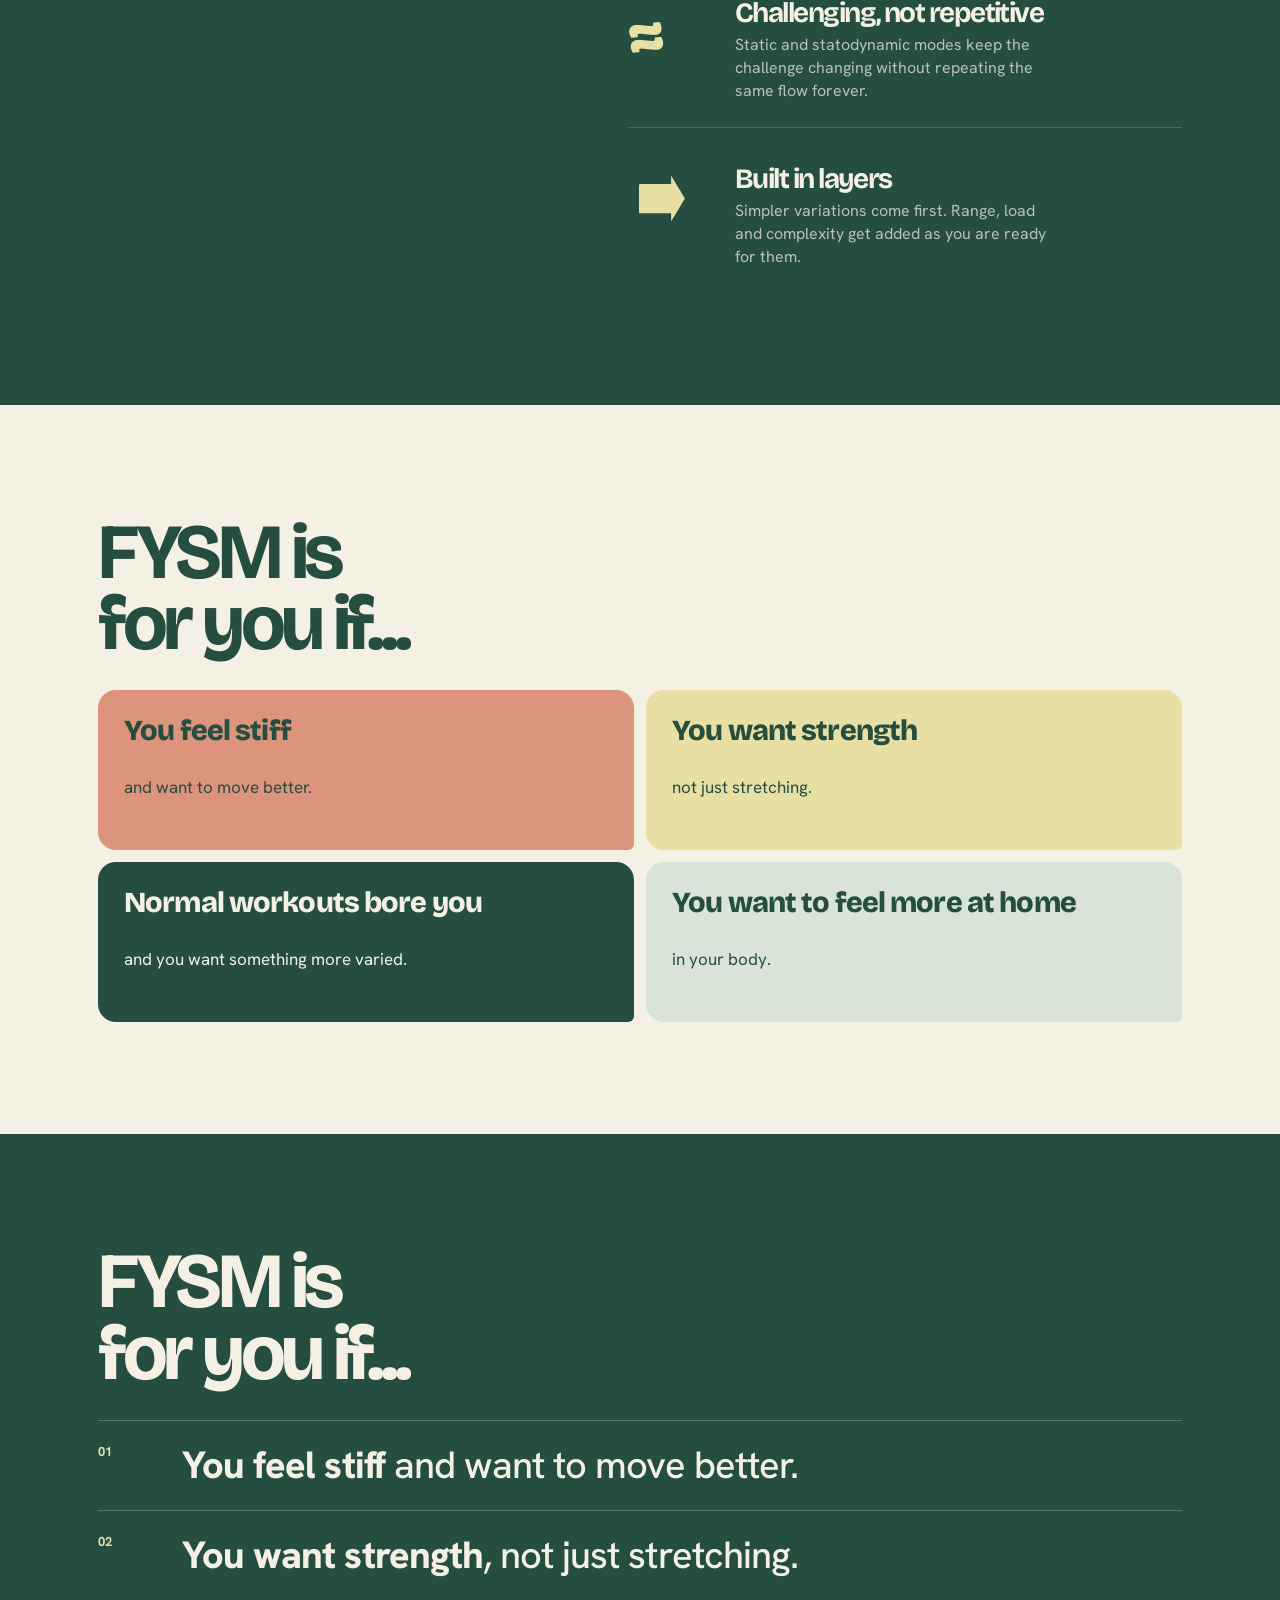
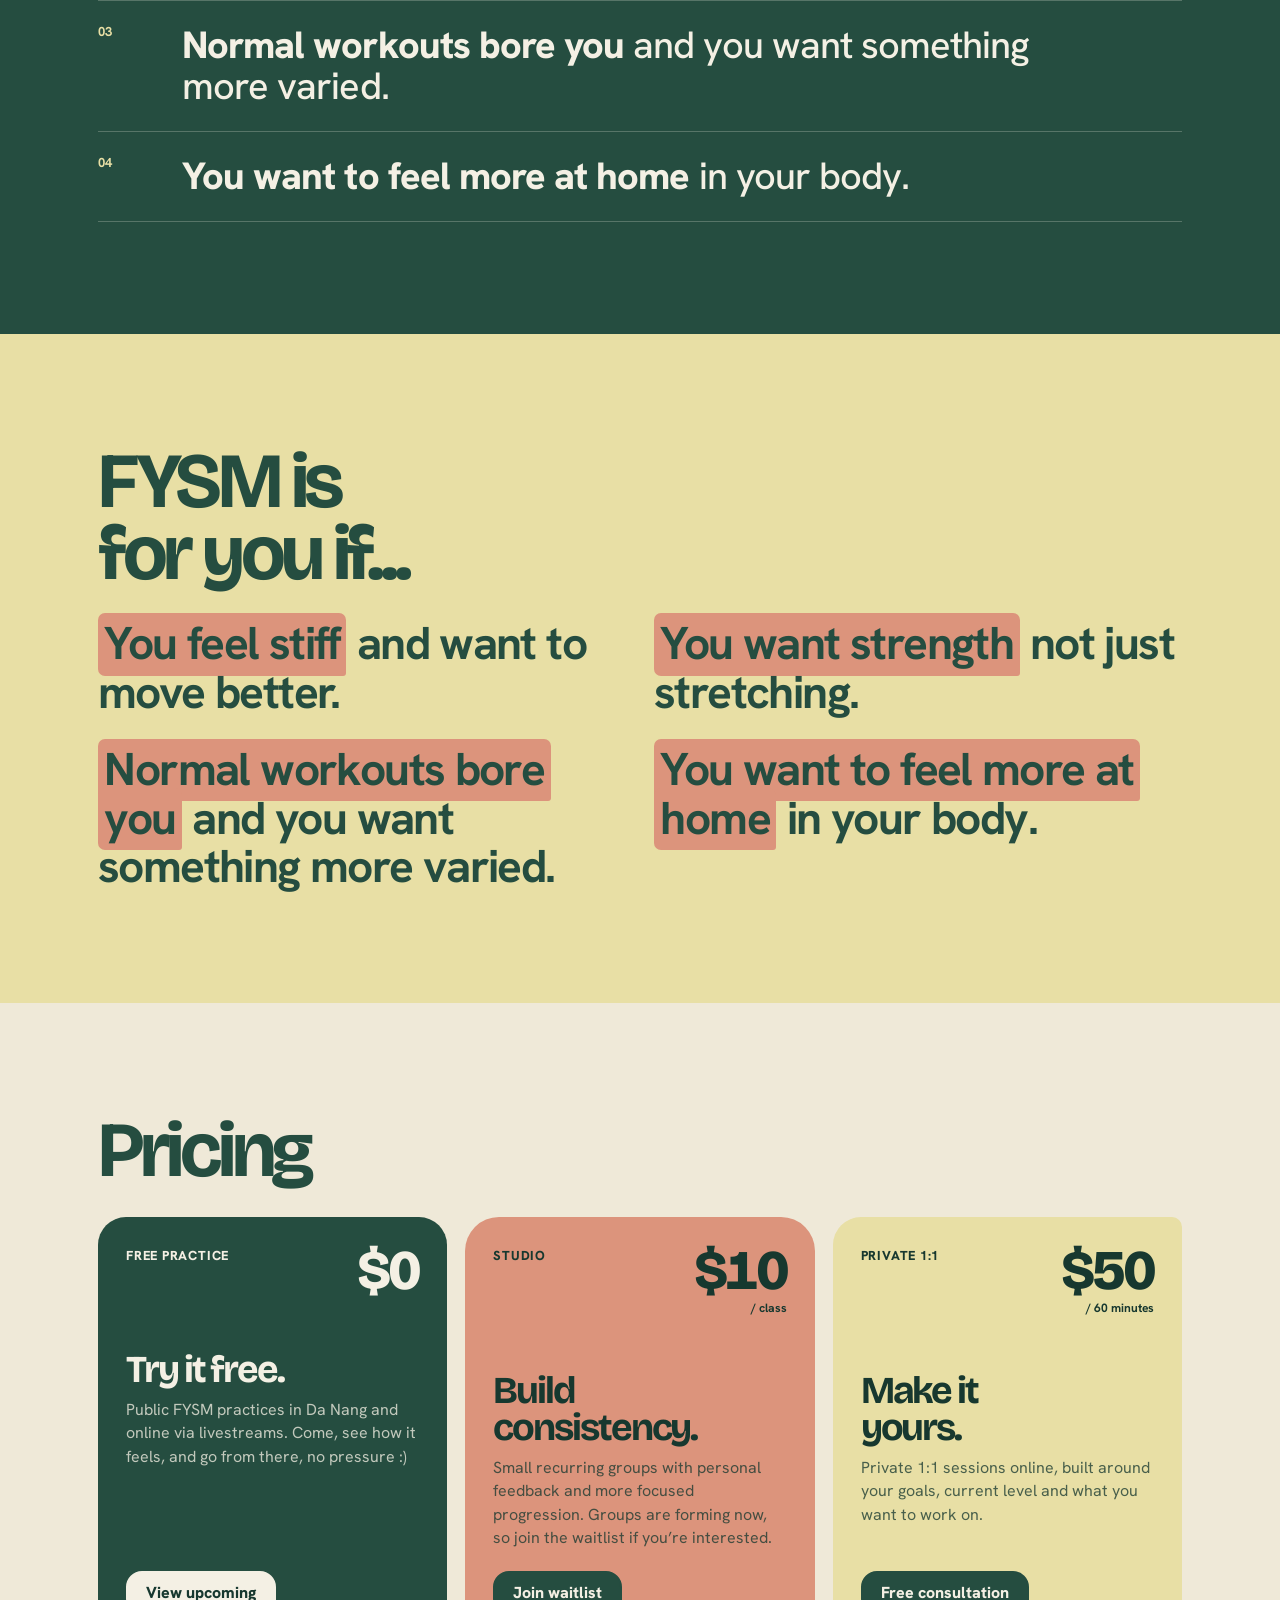
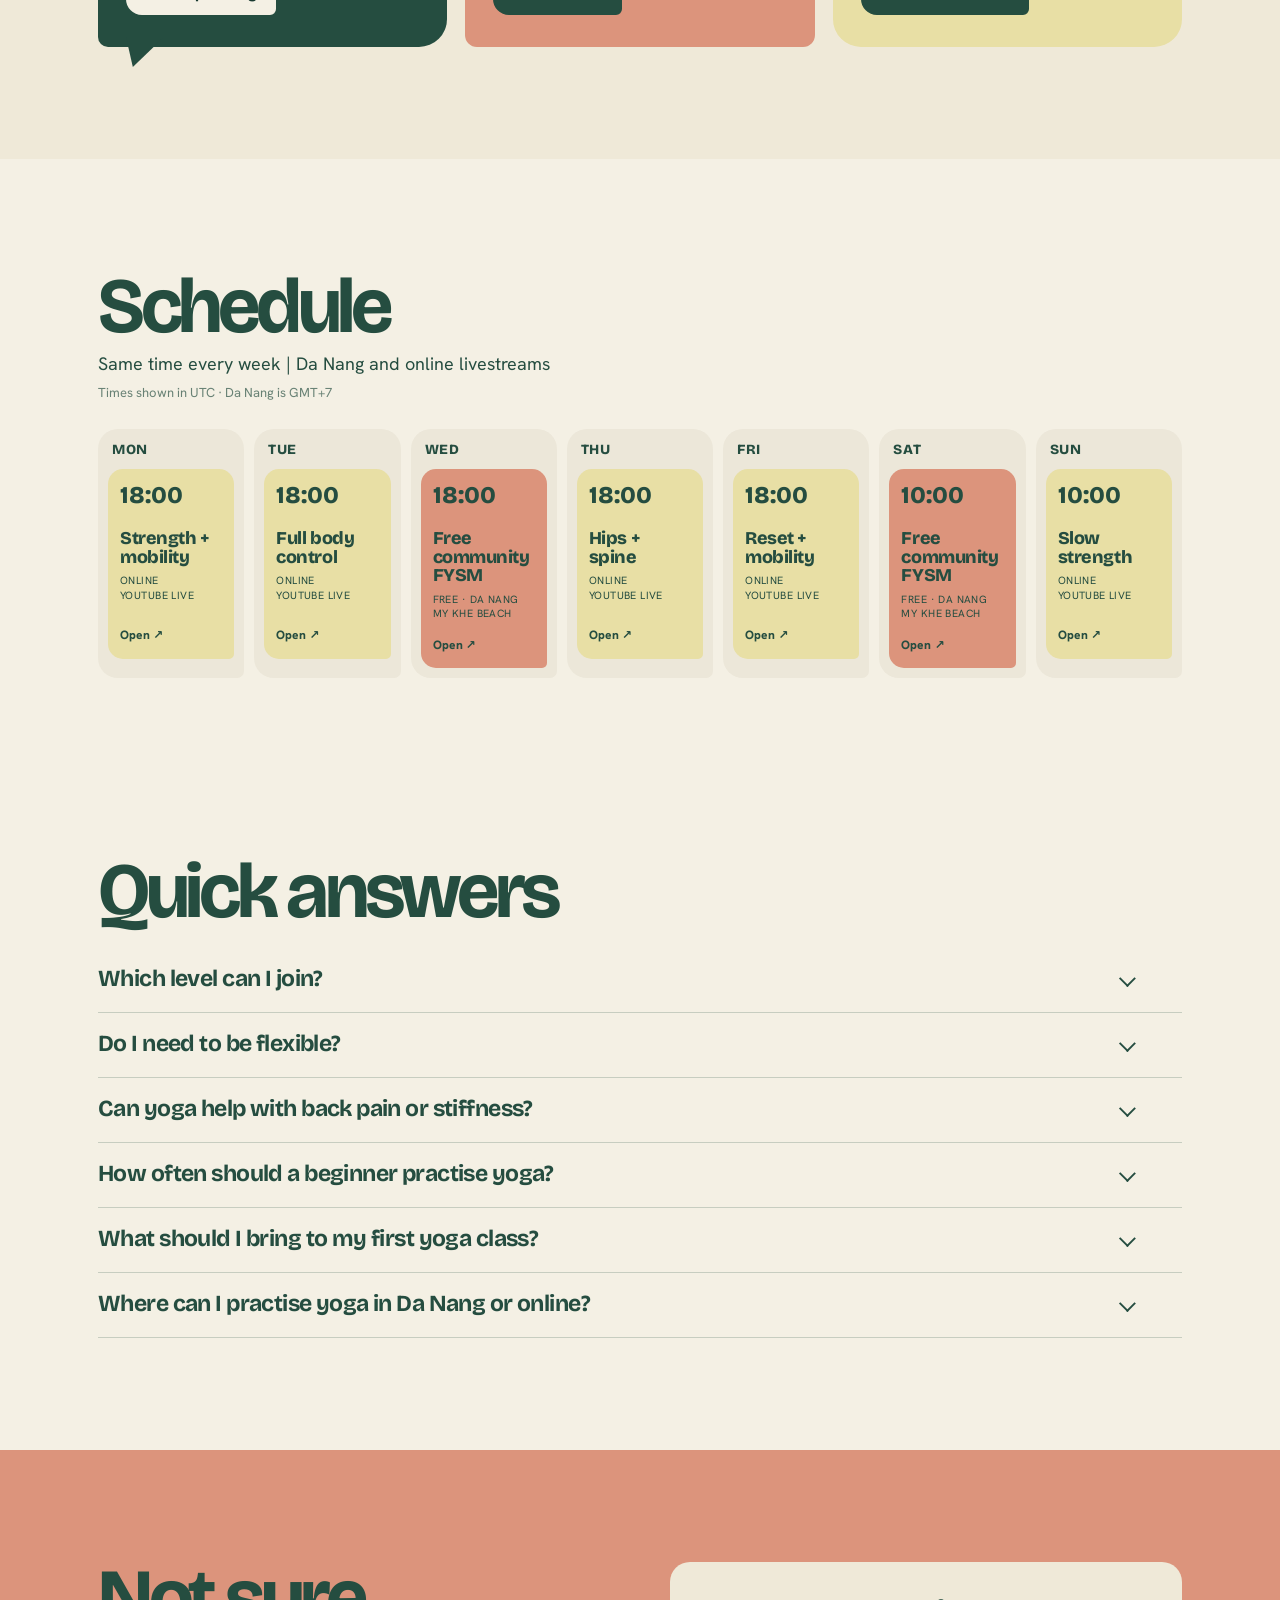
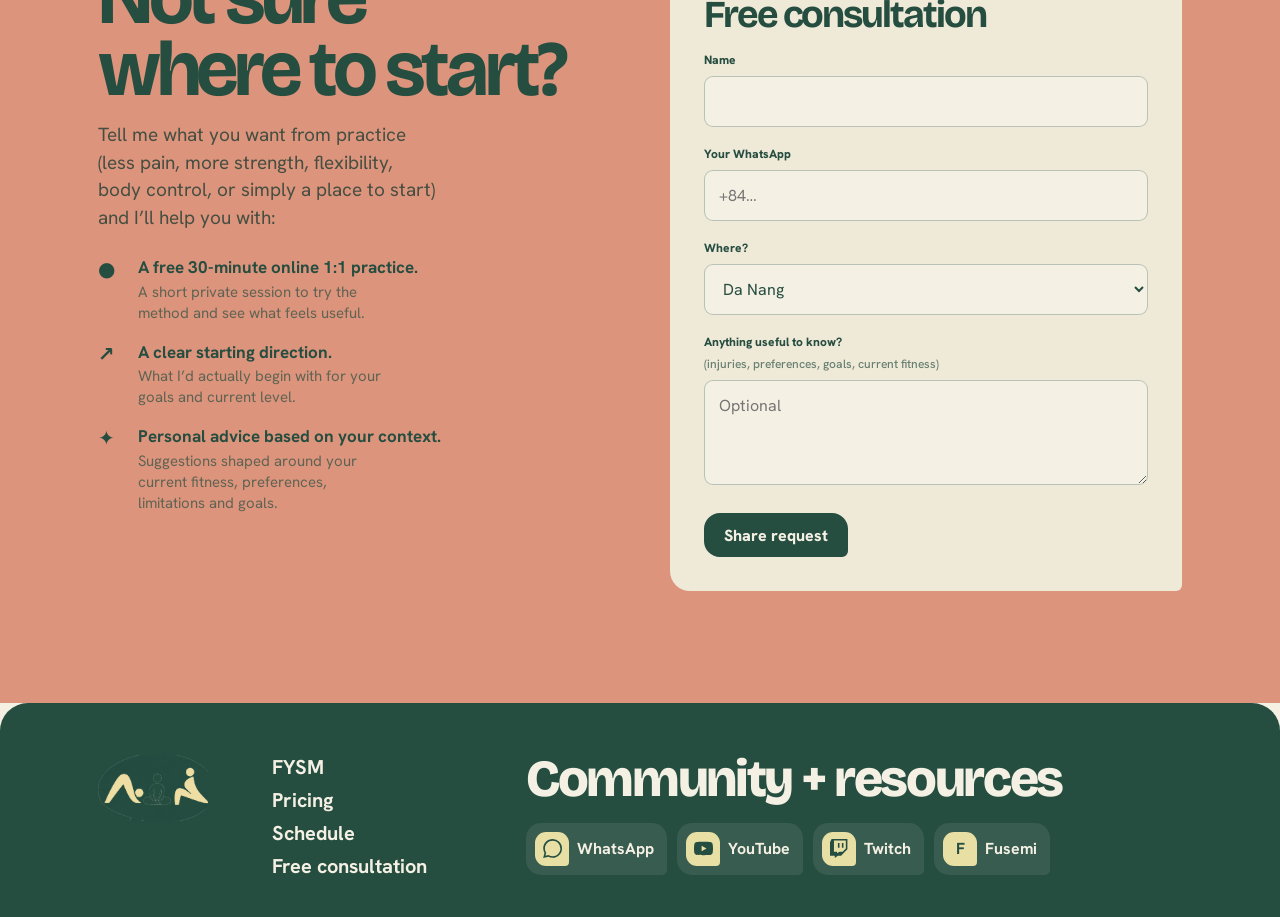
==== commit 21d5c0d2: "Rebuild fit comparisons schedule consultation and footer" ====
--- a/please-hold/index.html
+++ b/please-hold/index.html
@@ -19,7 +19,7 @@
     {"@type":"Organization","name":"FYSM Yoga","description":"Beginner-friendly FYSM yoga in Da Nang and online."},
     {"@type":"Service","name":"FYSM yoga classes","areaServed":["Da Nang, Vietnam","Online"],"audience":{"@type":"Audience","audienceType":"Adults, including beginners and people returning to movement"}},
     {"@type":"FAQPage","mainEntity":[
-      {"@type":"Question","name":"Which level can I join?","acceptedAnswer":{"@type":"Answer","text":"Classes are beginner-friendly. Every pose has a version that can meet you at your current strength, mobility and experience, and you build from there."}},
+      {"@type":"Question","name":"What level do I need to join?","acceptedAnswer":{"@type":"Answer","text":"Classes are beginner-friendly. Every pose has a version that can meet you at your current strength, mobility and experience, and you build from there."}},
       {"@type":"Question","name":"Do I need to be flexible?","acceptedAnswer":{"@type":"Answer","text":"No. Flexibility is one of the things you can build here, alongside strength, control and body awareness."}},
       {"@type":"Question","name":"Where can I practise?","acceptedAnswer":{"@type":"Answer","text":"In Da Nang and online. Check the schedule, join a Studio waitlist, or ask about private 1:1 sessions."}}
     ]}
@@ -961,19 +961,123 @@
   .contact-card form{gap:19px!important}
 }
 
+
+/* v11 combined mobile-first feedback */
+.logo-crop{display:block;overflow:hidden;position:relative}
+.logo-crop img{position:absolute;width:100%;height:auto;left:0;top:0;max-width:none}
+.logo-crop-nav{width:68px;height:40px}
+.logo-crop-nav img{width:68px;top:-1px}
+.logo-crop-footer{width:110px;height:66px}
+.logo-crop-footer img{width:110px;top:-2px}
+.brand-link{width:68px;height:44px;display:flex;align-items:center}
+.brand-link .brand-mark{display:none!important}
+
+.fit-option{overflow:hidden}
+.fit-option h2{max-width:9ch}
+.fit-v1{background:var(--paper)}
+.fit-v1-list{display:grid;gap:12px;margin-top:28px}
+.fit-v1-list>div{padding:20px;border-radius:18px 18px 6px 18px;display:grid;gap:5px}
+.fit-v1-list>div:nth-child(1){background:var(--coral)}
+.fit-v1-list>div:nth-child(2){background:var(--butter)}
+.fit-v1-list>div:nth-child(3){background:var(--forest);color:var(--paper)}
+.fit-v1-list>div:nth-child(4){background:#d9e3d8}
+.fit-v1-list strong{font:800 29px/1.02 var(--display);letter-spacing:-.03em}
+.fit-v1-list span{font-size:17px;line-height:1.3}
+
+.fit-v2{background:var(--forest);color:var(--paper)}
+.fit-v2 h2{color:var(--paper)}
+.fit-v2-list{margin-top:28px}
+.fit-v2-list>div{display:grid;grid-template-columns:46px minmax(0,1fr);gap:14px;padding:20px 0;border-bottom:1px solid rgba(244,240,228,.24)}
+.fit-v2-list>div:first-child{border-top:1px solid rgba(244,240,228,.24)}
+.fit-v2-list>div>span{font:700 13px/1 var(--body);color:var(--butter)}
+.fit-v2-list p{margin:0;color:var(--paper);font:500 26px/1.08 var(--body);letter-spacing:-.025em}
+.fit-v2-list strong{font-weight:800}
+
+.fit-v3{background:var(--butter);color:var(--forest)}
+.fit-v3-list{display:grid;gap:20px;margin-top:30px}
+.fit-v3-list p{margin:0;font:700 31px/1.06 var(--body);letter-spacing:-.035em}
+.fit-v3-list mark{display:inline;box-decoration-break:clone;-webkit-box-decoration-break:clone;padding:0 .14em .05em;background:var(--coral);color:var(--forest);border-radius:7px 7px 3px 7px}
+
+.schedule-light,.faq-wrap{background:var(--paper)!important;color:var(--forest)!important}
+.schedule-light{padding-bottom:56px!important}
+.schedule-head-simple{margin-bottom:24px}
+.schedule-head-simple h2{margin:0}
+.schedule-head-simple p{margin-top:8px;font-size:18px;color:var(--forest)}
+.schedule-head-simple small{display:block;margin-top:7px;color:var(--muted);font-size:13px}
+.week-scroll{overflow-x:auto;padding:2px 0 10px;-webkit-overflow-scrolling:touch}
+.week-grid{min-width:1030px;display:grid;grid-template-columns:repeat(7,minmax(132px,1fr));gap:10px;border:0!important}
+.week-day{min-height:248px;padding:10px;background:#ece7d9;border:0!important;border-radius:20px 20px 7px 20px}
+.week-day-name{position:static;padding:4px 4px 12px;background:transparent!important;border:0!important;color:var(--forest);font:800 14px/1 var(--display)}
+.week-event{min-height:190px;padding:14px 12px;border-radius:15px 15px 5px 15px;color:var(--forest)!important}
+.week-event.free{background:var(--coral)}
+.week-event.online{background:var(--butter)}
+.week-time{font:800 24px/1 var(--display)}
+.week-event strong{margin-top:22px;font:800 18px/1.05 var(--display)}
+.week-event small{margin-top:7px;font-size:10.5px;line-height:1.35}
+.week-link{margin-top:auto;padding-top:16px;font-size:12px;font-weight:800}
+.week-empty{padding:14px;color:var(--muted)}
+#schedule .filters{display:none!important}
+#schedule .schedule-shell{background:none!important;padding:0!important;border:0!important;border-radius:0!important}
+#schedule .schedule-shell::after{content:none!important}
+
+.consult-benefits{list-style:none;margin:26px 0 0;padding:0;display:grid;gap:18px}
+.consult-benefits li{display:grid;grid-template-columns:28px minmax(0,1fr);gap:12px;align-items:start}
+.benefit-icon{color:var(--forest);font:800 20px/1 var(--display);padding-top:2px}
+.consult-benefits strong{display:block;font-size:17px;line-height:1.2}
+.consult-benefits p{margin:4px 0 0!important;font-size:15px!important;line-height:1.4!important;color:var(--muted)!important}
+.contact-card{background:#efe9d8!important;border-radius:20px 20px 6px 20px!important}
+.contact-card::after{content:none!important}
+.contact-card>p{display:none!important}
+.contact-card form{display:grid!important;gap:20px!important;margin-top:20px!important}
+.contact-card .field{display:grid!important;gap:8px!important;margin:0!important}
+.contact-card label{margin:0!important}
+.contact-card input,.contact-card select,.contact-card textarea{margin:0!important;border-radius:9px!important;background:var(--paper)!important;padding:13px 14px!important}
+.contact-card textarea{min-height:105px!important}
+.contact-card form>.btn{margin-top:8px!important;justify-self:start}
+
+.footer{background:var(--forest)!important;color:var(--paper);padding:52px 0 calc(38px + env(safe-area-inset-bottom))!important;border-radius:28px 28px 0 0!important}
+.footer::before{content:none!important}
+.footer-layout{display:grid;gap:34px}
+.footer-brand{height:66px}
+.footer-links{display:flex!important;flex-direction:column!important;align-items:flex-start!important;gap:8px!important;margin:0!important}
+.footer-links a{font:700 20px/1.25 var(--body);color:var(--paper)}
+.footer-community{min-width:0}
+.footer-community h2{font:800 clamp(34px,9vw,52px)/.95 var(--display);letter-spacing:-.045em;color:var(--paper);margin:0 0 18px}
+.footer-socials{display:flex;gap:10px;overflow-x:auto;white-space:nowrap;padding-bottom:4px;scrollbar-width:none}
+.footer-socials::-webkit-scrollbar{display:none}
+.footer-social{flex:0 0 auto;display:inline-flex;align-items:center;gap:8px;padding:9px 13px 9px 9px;background:rgba(244,240,228,.09);color:var(--paper);border-radius:15px 15px 5px 15px;font-weight:700}
+.footer-social .social-icon{width:34px;height:34px;border-radius:11px 11px 4px 11px;background:var(--butter);color:var(--forest)}
+.footer-social .social-icon svg{width:19px;height:19px}
+.footer-social-disabled{cursor:default}
+
+@media(max-width:759px){
+  .fit-option{padding:58px 0}
+  .fit-option h2{font-size:clamp(43px,11.5vw,56px);line-height:.93;max-width:8.5ch}
+  .fit-v2-list p{font-size:24px}
+  .fit-v3-list p{font-size:28px}
+  .schedule-light{padding-top:56px!important;padding-bottom:54px!important}
+  .schedule-head-simple h2{font-size:clamp(44px,12vw,58px)}
+  .week-scroll{margin-inline:-20px;padding-inline:20px}
+  .contact-grid{gap:28px!important}
+  .contact-card{padding:22px 18px 24px!important}
+  .footer{margin-top:0!important}
+}
+@media(min-width:760px){
+  .fit-v1-list{grid-template-columns:repeat(2,1fr)}
+  .fit-v1-list>div{min-height:160px;padding:26px}
+  .fit-v2-list>div{grid-template-columns:70px minmax(0,1fr);padding:24px 0}
+  .fit-v2-list p{font-size:38px}
+  .fit-v3-list{grid-template-columns:repeat(2,1fr);gap:28px}
+  .fit-v3-list p{font-size:46px}
+  .footer-layout{grid-template-columns:140px 220px minmax(0,1fr);align-items:start}
+}
+
 </style>
 </head>
 <body>
 <header class="nav">
   <div class="shell nav-inner">
-    <a class="brand-link" href="#top" aria-label="FYSM Yoga home"><svg class="brand-mark" viewBox="0 0 100 68" aria-hidden="true" focusable="false">
-  <path class="mark-bg" d="M18 6h64c8.8 0 16 7.2 16 16v22c0 8.8-7.2 16-16 16H46L31 67l4-7H18C9.2 60 2 52.8 2 44V22C2 13.2 9.2 6 18 6Z"/>
-  <g class="mark-line" fill="none" stroke-linecap="round" stroke-linejoin="round">
-    <path d="M16 42l10-20 11 20"/>
-    <circle cx="50" cy="24" r="3.4" class="mark-fill"/>
-    <path d="M50 30v14M41 44c3-9 15-9 18 0M66 42l7-18 10 18M73 27l9 11"/>
-  </g>
-</svg></a>
+    <a class="brand-link" href="#top" aria-label="FYSM Yoga home"><span class="logo-crop logo-crop-nav"><img src="[data-uri]" alt=""></span></a>
     <nav class="nav-links" aria-label="Primary">
       <a href="#fysm">FYSM</a><a href="#pricing">Pricing</a><a href="#schedule">Schedule</a><a href="#community">Community</a>
     </nav>
@@ -984,7 +1088,7 @@
   <section class="next-up" aria-labelledby="next-title">
     <div class="shell">
       <div class="next-board">
-        <div class="next-head"><h2 id="next-title">Next up</h2><a href="#schedule">Full schedule</a></div>
+        <div class="next-head"><h2 id="next-title">Upcoming</h2><a href="#schedule">Full schedule</a></div>
         <div id="next-list" class="next-list"></div>
       </div>
     </div>
@@ -1016,14 +1120,38 @@
     </div>
   </section>
 
-  <section class="section for-you">
+  <section class="section for-you fit-option fit-v1">
     <div class="shell">
       <h2>FYSM is for you if...</h2>
-      <div class="fit-stack">
-        <article class="fit-row fit-coral"><strong>You feel stiff</strong><span>and want to move better.</span></article>
-        <article class="fit-row fit-butter"><strong>You want strength</strong><span>not just stretching.</span></article>
-        <article class="fit-row fit-forest"><strong>Normal workouts bore you</strong><span>and you want something more varied.</span></article>
-        <article class="fit-row fit-paper"><strong>You want to feel more at home</strong><span>in your body.</span></article>
+      <div class="fit-v1-list">
+        <div><strong>You feel stiff</strong><span>and want to move better.</span></div>
+        <div><strong>You want strength</strong><span>not just stretching.</span></div>
+        <div><strong>Normal workouts bore you</strong><span>and you want something more varied.</span></div>
+        <div><strong>You want to feel more at home</strong><span>in your body.</span></div>
+      </div>
+    </div>
+  </section>
+
+  <section class="section for-you fit-option fit-v2">
+    <div class="shell">
+      <h2>FYSM is for you if...</h2>
+      <div class="fit-v2-list">
+        <div><span>01</span><p><strong>You feel stiff</strong> and want to move better.</p></div>
+        <div><span>02</span><p><strong>You want strength</strong>, not just stretching.</p></div>
+        <div><span>03</span><p><strong>Normal workouts bore you</strong> and you want something more varied.</p></div>
+        <div><span>04</span><p><strong>You want to feel more at home</strong> in your body.</p></div>
+      </div>
+    </div>
+  </section>
+
+  <section class="section for-you fit-option fit-v3">
+    <div class="shell">
+      <h2>FYSM is for you if...</h2>
+      <div class="fit-v3-list">
+        <p><mark>You feel stiff</mark> and want to move better.</p>
+        <p><mark>You want strength</mark> not just stretching.</p>
+        <p><mark>Normal workouts bore you</mark> and you want something more varied.</p>
+        <p><mark>You want to feel more at home</mark> in your body.</p>
       </div>
     </div>
   </section>
@@ -1052,6 +1180,19 @@
           <p>Private 1:1 sessions online, built around your goals, current level and what you want to work on.</p>
           <a class="btn primary" href="#contact" data-interest="1:1">Free consultation</a>
         </article>
+      </div>
+    </div>
+  </section>
+
+  <section class="section schedule-light" id="schedule">
+    <div class="shell">
+      <div class="schedule-head-simple">
+        <h2>Schedule</h2>
+        <p>Same time every week | Da Nang and online livestreams</p>
+        <small id="timezone-label">Times shown in your device timezone</small>
+      </div>
+      <div class="week-scroll">
+        <div class="week-grid" id="week-grid" aria-label="Weekly FYSM schedule"></div>
       </div>
     </div>
   </section>
@@ -1072,34 +1213,21 @@
 
   
 
-  <section class="section" id="schedule">
-    <div class="shell">
-      <div class="schedule-shell">
-        <div class="schedule-head">
-          <div><h2>Schedule</h2><p class="schedule-note">Weekly · Da Nang time · tap a class for location or livestream</p></div>
-          <div class="filters" id="filters"></div>
-        </div>
-        <div class="week-scroll">
-          <div class="week-grid" id="week-grid" aria-label="Weekly FYSM schedule"></div>
-        </div>
-      </div>
-    </div>
-  </section>
+  
 
   <section class="section" id="contact">
     <div class="shell contact-grid">
       <div class="contact-copy">
         <h2>Not sure where to start?</h2>
-        <p>Tell me what you want from practice (less pain, more strength, flexibility, body control, or simply a place to start). Short is fine.</p>
-        <div class="consult-points">
-          <div><strong>A clear starting direction.</strong><span>What I’d actually begin with for your goals.</span></div>
-          <div><strong>Personal advice, no push.</strong><span>Group, livestream or 1:1 only if it genuinely makes sense.</span></div>
-          <div><strong>A free 30-minute online 1:1 practice.</strong><span>If it feels like a fit after we talk.</span></div>
-        </div>
+        <p>Tell me what you want from practice (less pain, more strength, flexibility, body control, or simply a place to start) and I’ll help you with:</p>
+        <ul class="consult-benefits">
+          <li><span class="benefit-icon">●</span><div><strong>A free 30-minute online 1:1 practice.</strong><p>A short private session to try the method and see what feels useful.</p></div></li>
+          <li><span class="benefit-icon">↗</span><div><strong>A clear starting direction.</strong><p>What I’d actually begin with for your goals and current level.</p></div></li>
+          <li><span class="benefit-icon">✦</span><div><strong>Personal advice based on your context.</strong><p>Suggestions shaped around your current fitness, preferences, limitations and goals.</p></div></li>
+        </ul>
       </div>
       <div class="contact-card">
         <h3>Free consultation</h3>
-        <p>Leave the basics and I’ll have the context ready.</p>
         <form class="request-form" data-kind="Free consultation">
           <input type="hidden" name="interest" id="interest-hidden" value="Free consultation">
           <div class="field"><label>Name</label><input name="name" autocomplete="name" required></div>
@@ -1112,33 +1240,31 @@
       </div>
     </div>
   </section>
-<section class="section" id="community">
-    <div class="shell">
+
+</main>
+
+<footer class="footer" id="community">
+  <div class="shell footer-layout">
+    <div class="footer-brand"><span class="logo-crop logo-crop-footer"><img src="[data-uri]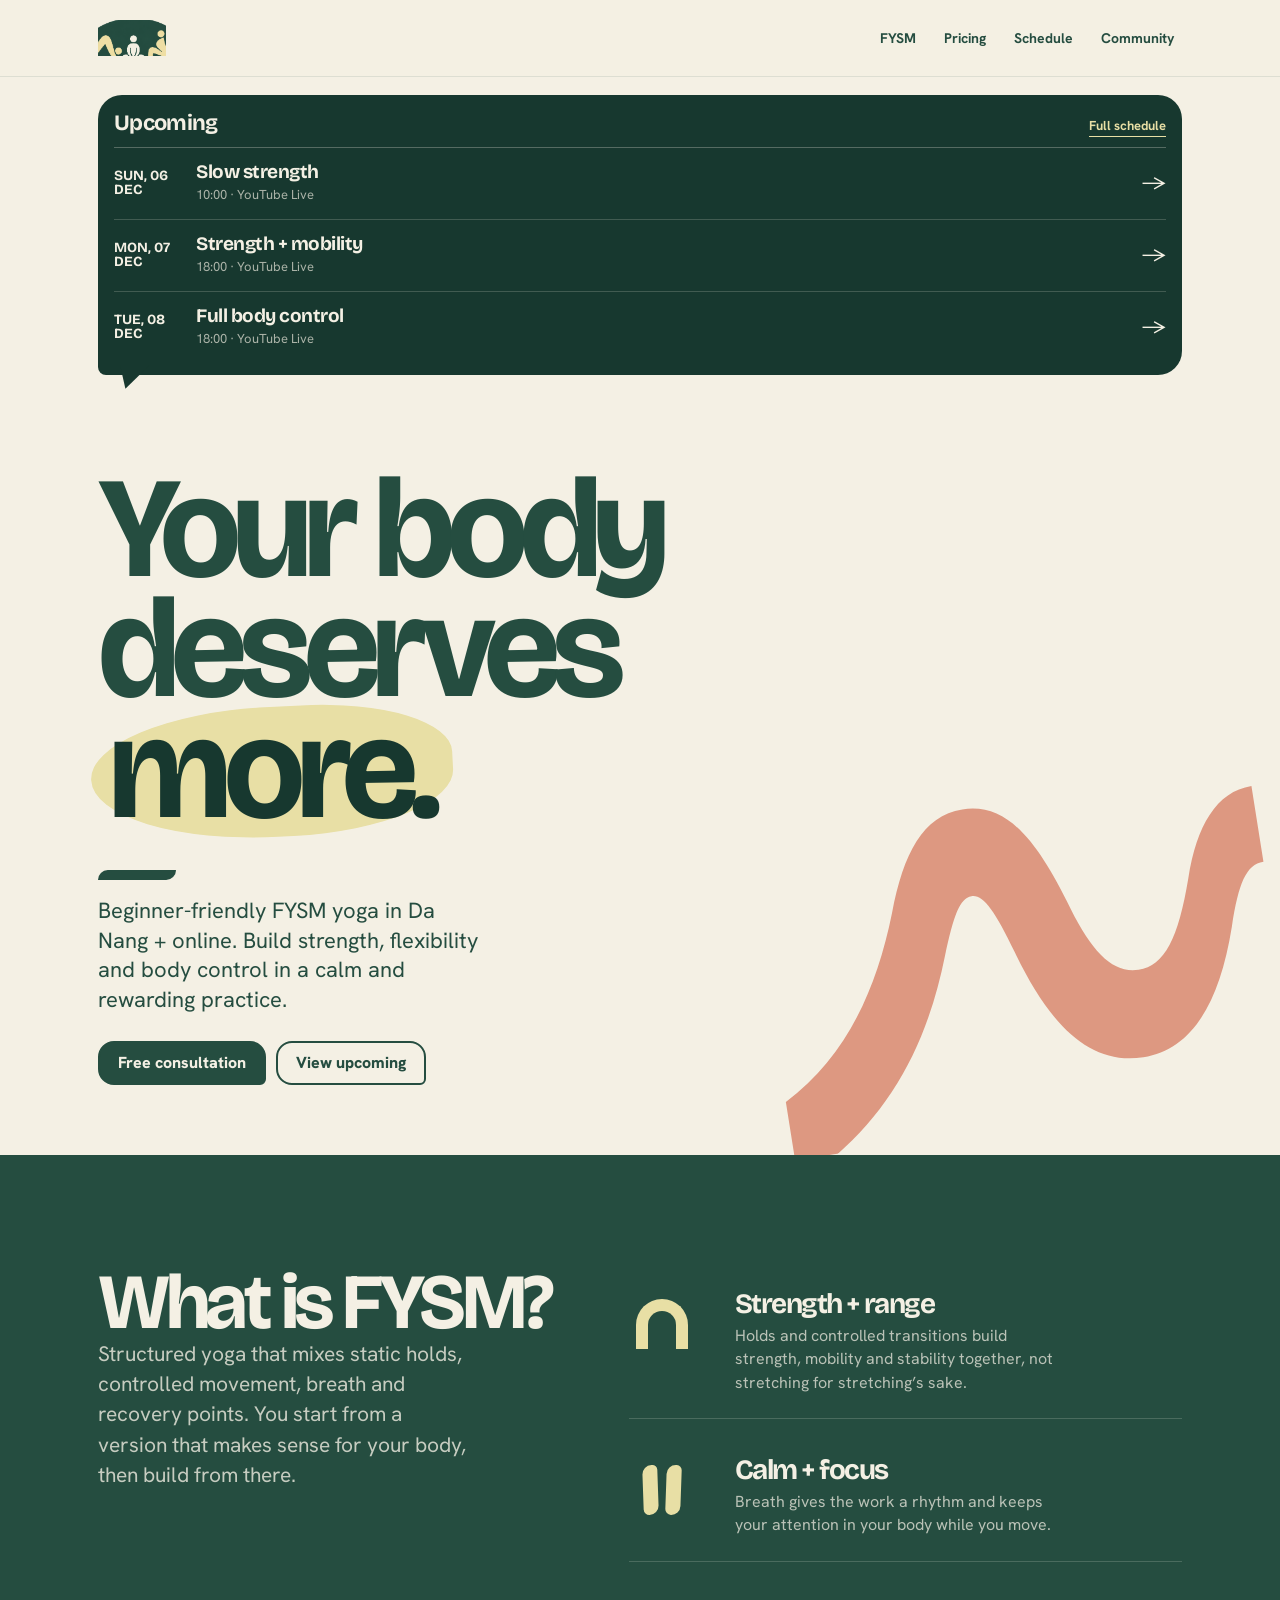
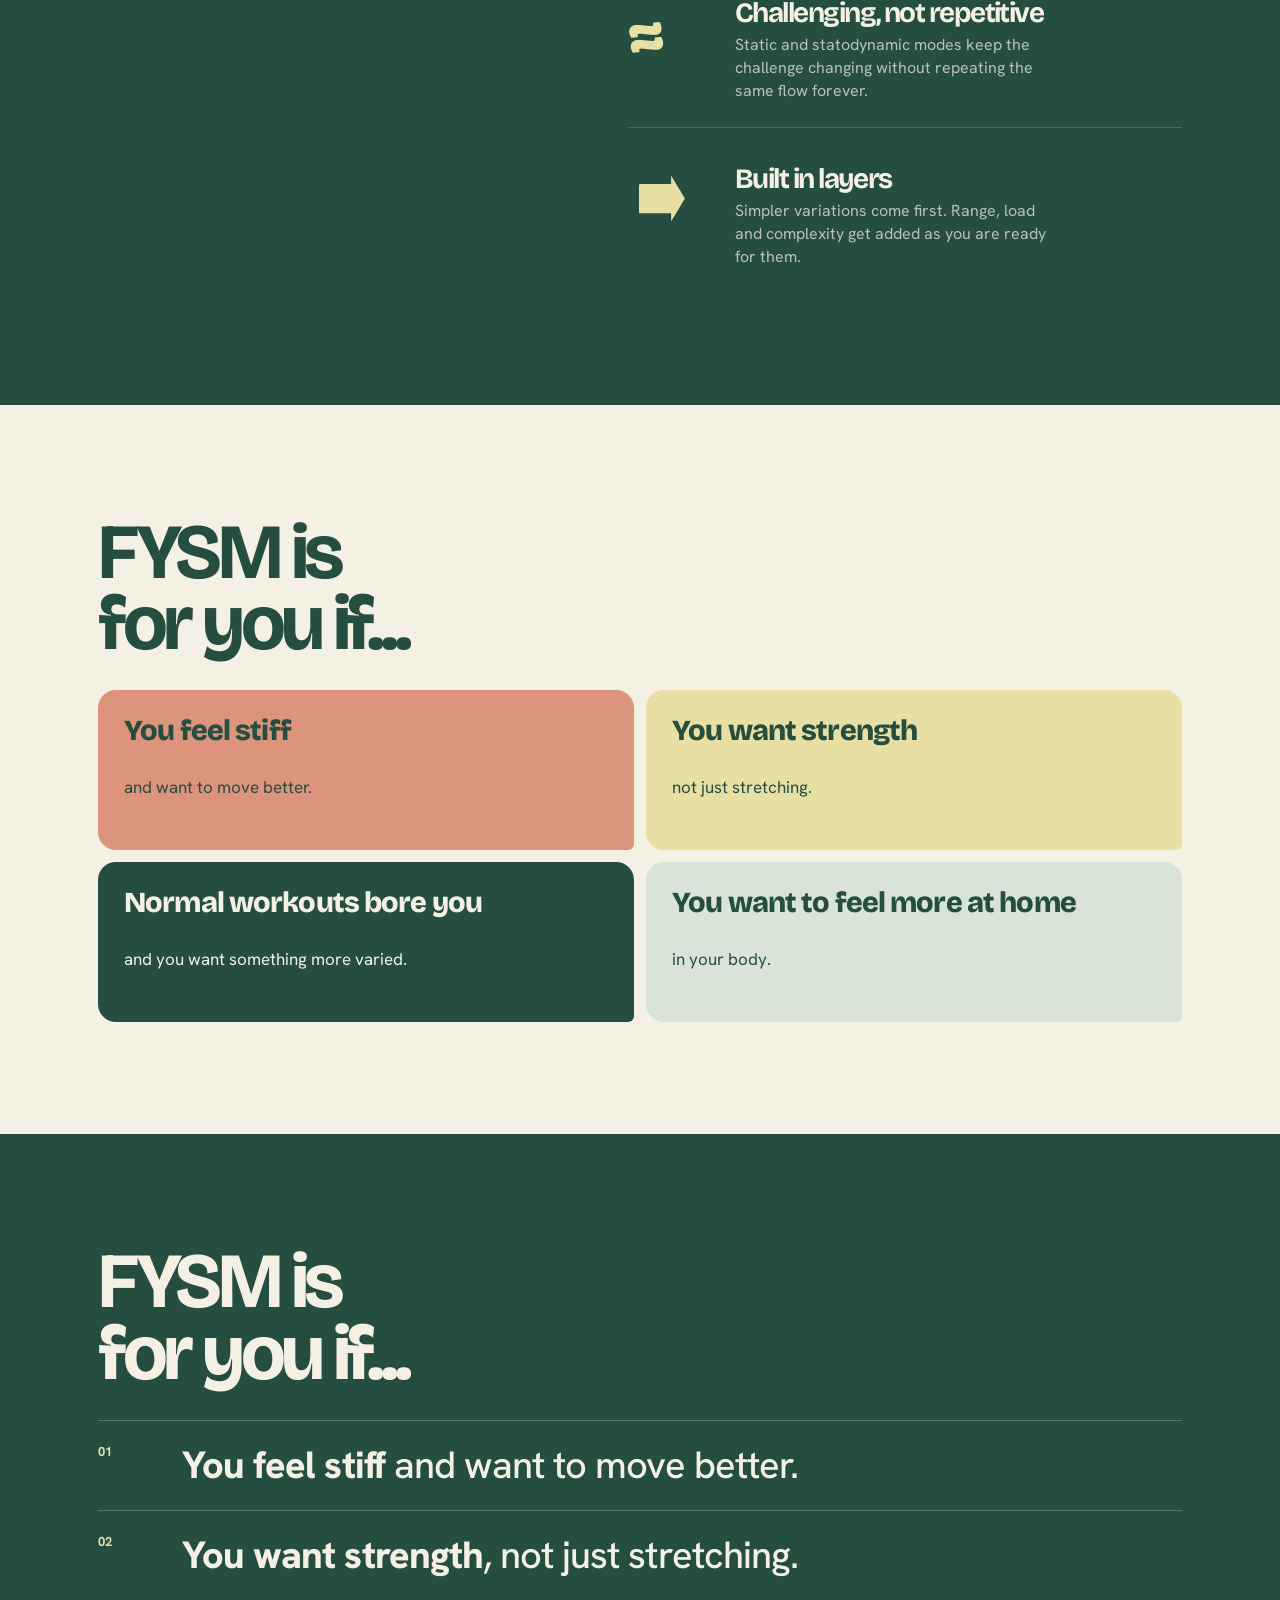
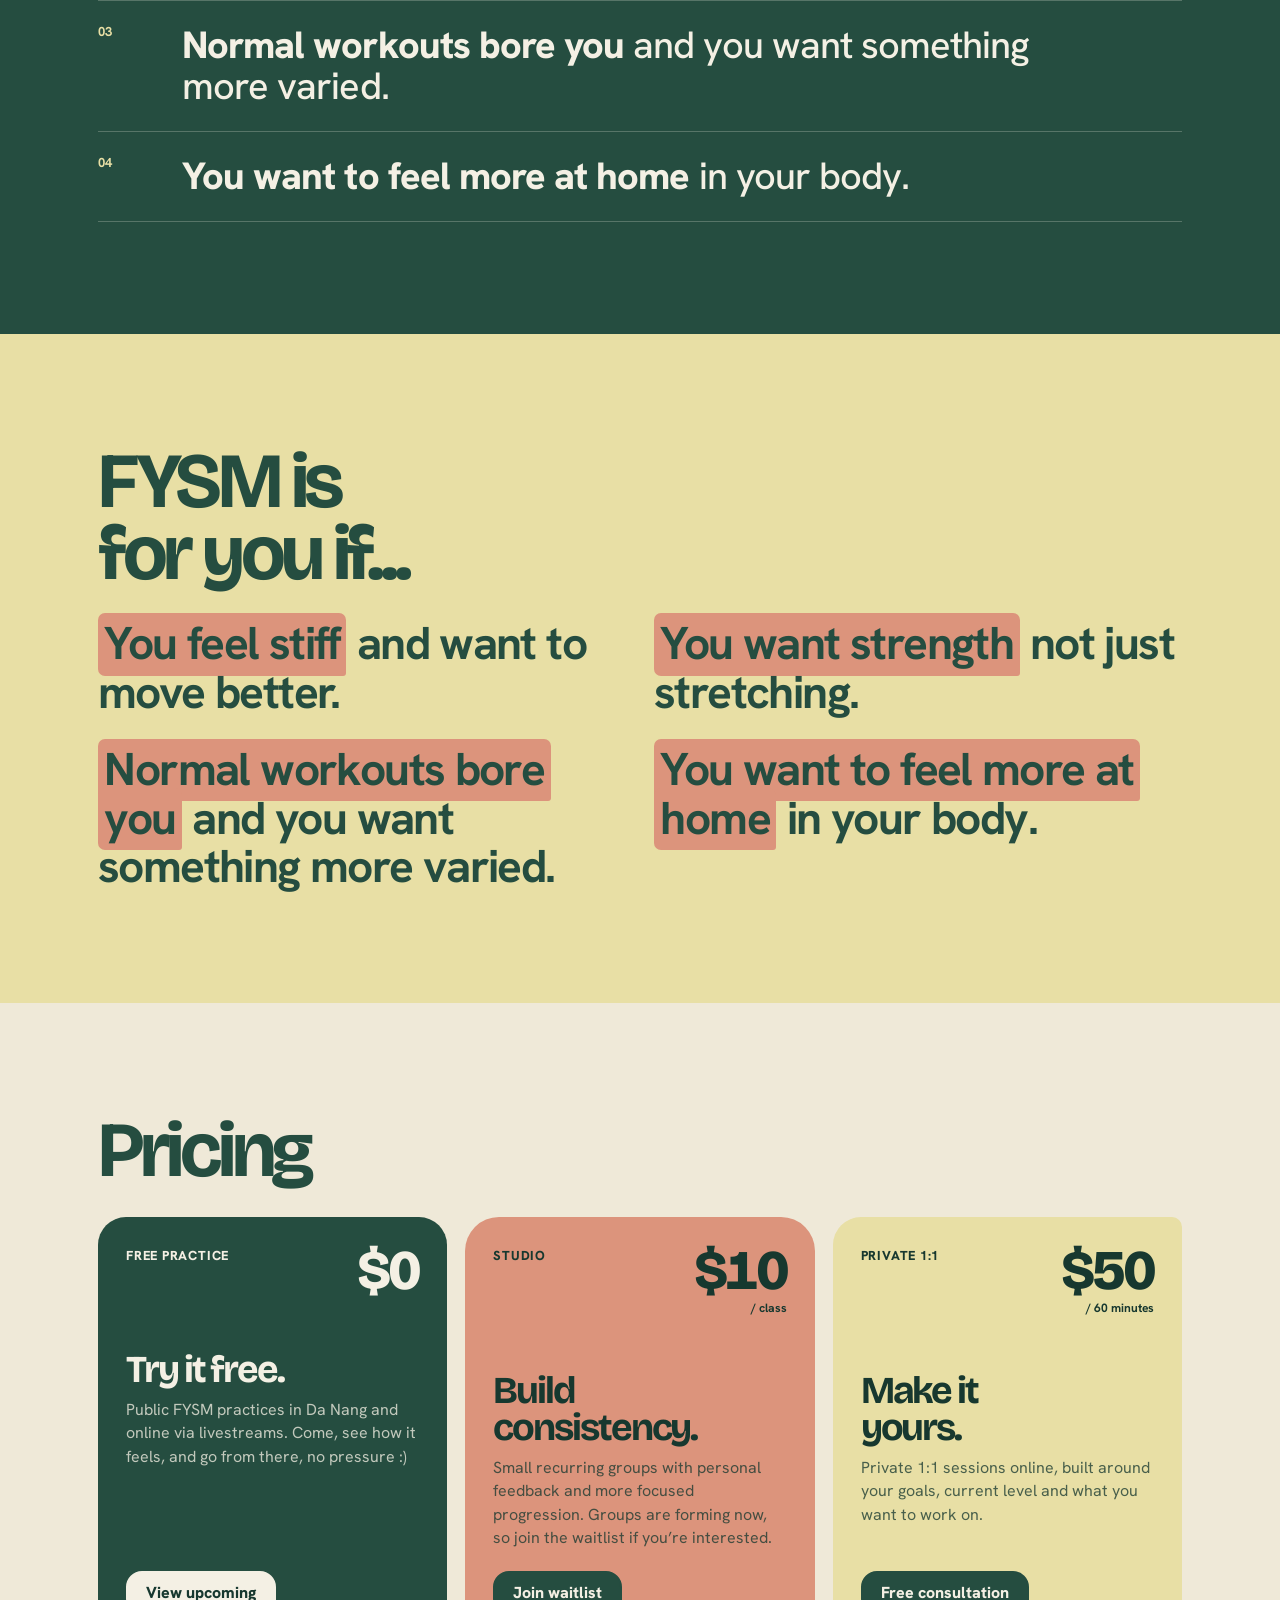
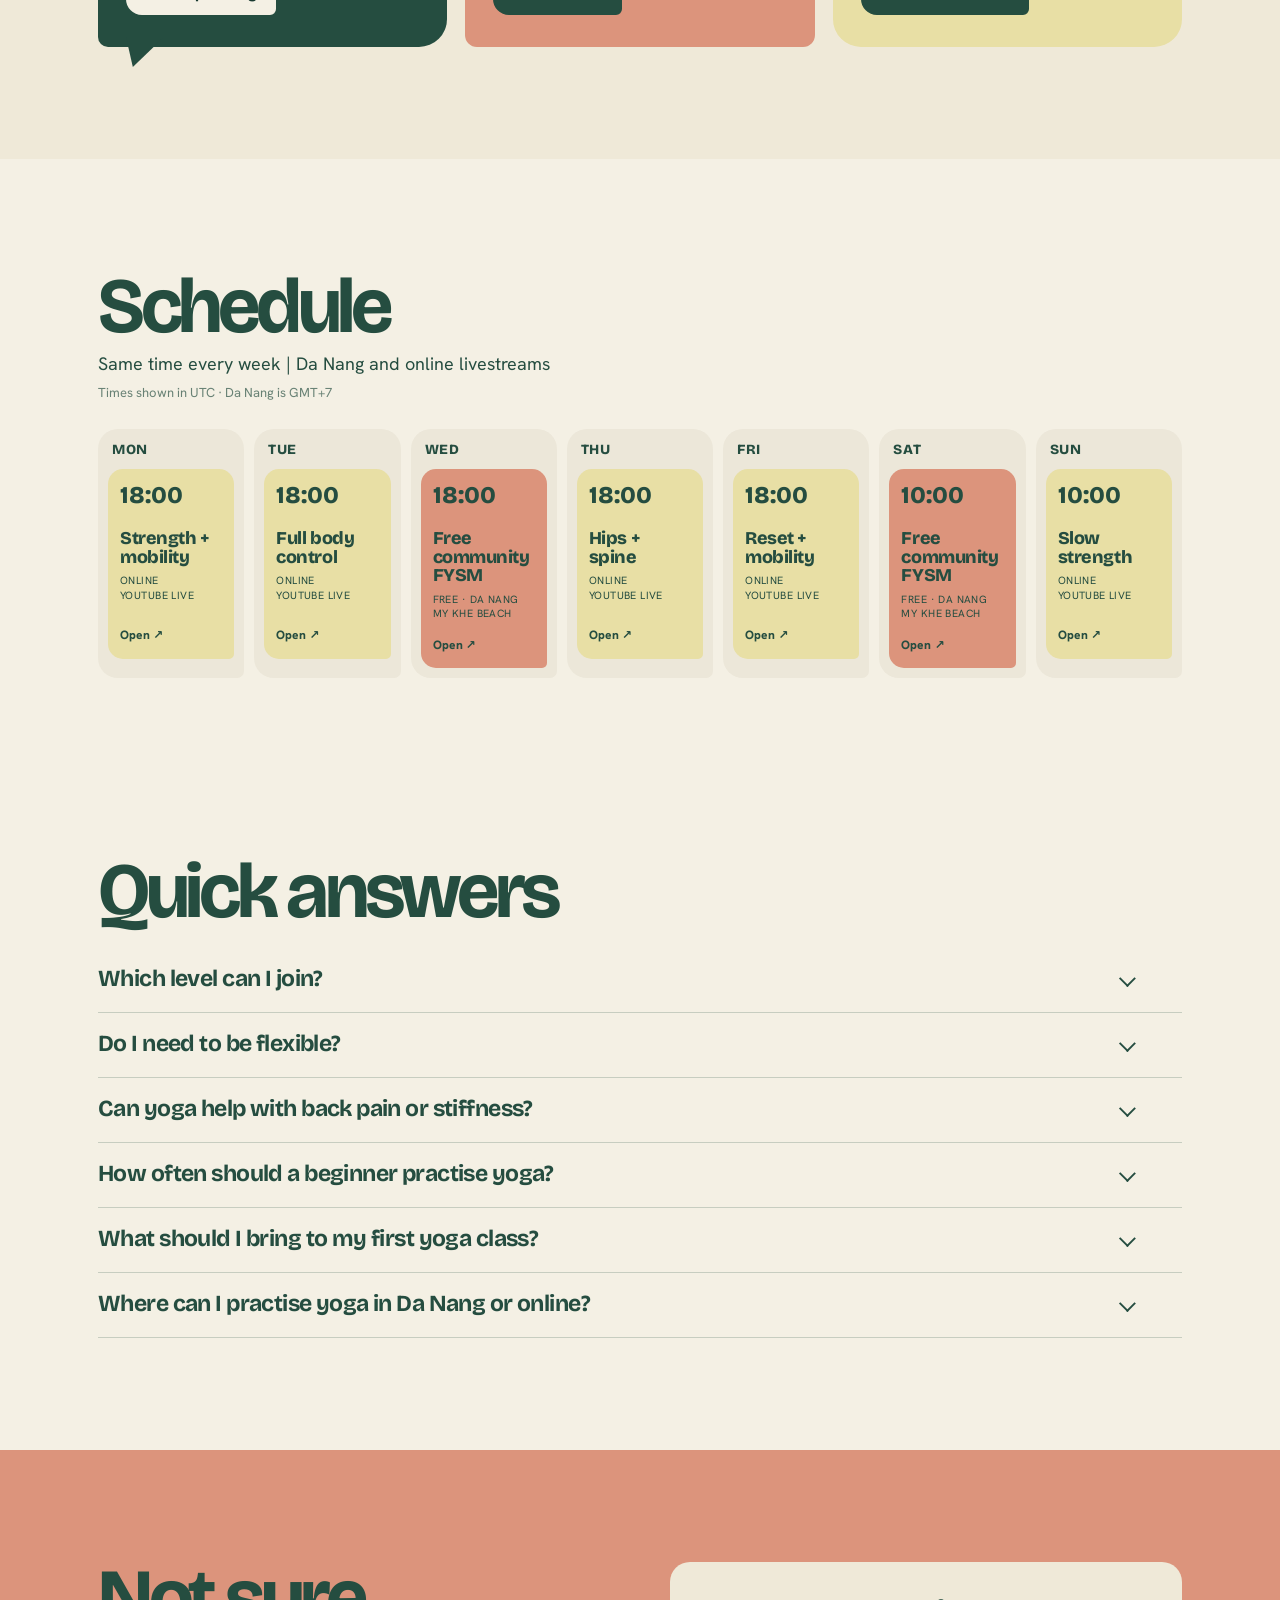
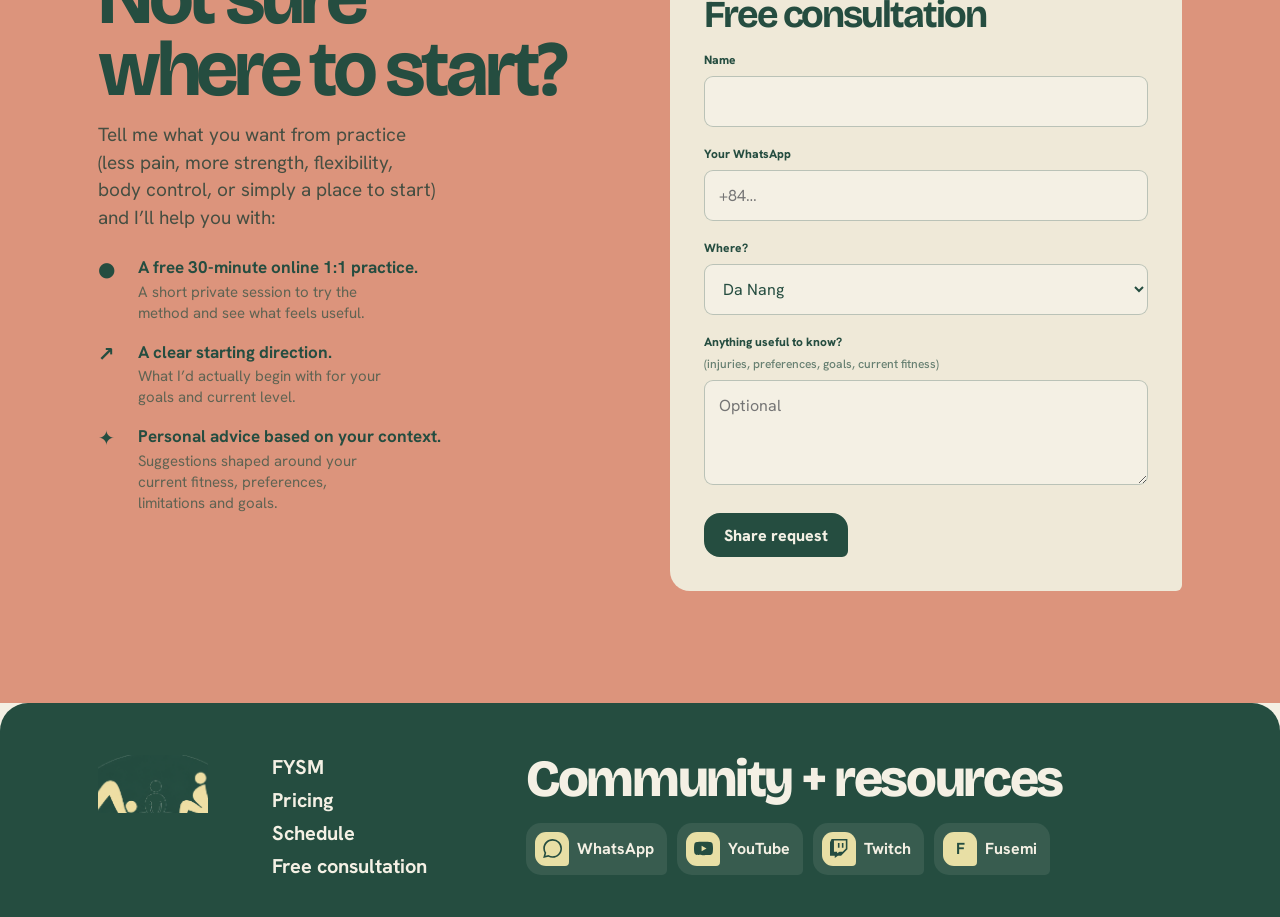
==== commit 9faa3450: "Correct crop of supplied FYSM logo artwork" ====
--- a/please-hold/index.html
+++ b/please-hold/index.html
@@ -1072,6 +1072,13 @@
   .footer-layout{grid-template-columns:140px 220px minmax(0,1fr);align-items:start}
 }
 
+
+/* v12 real-logo crop correction */
+.logo-crop-nav{width:68px;height:36px}
+.logo-crop-nav img{width:92px!important;left:-14px!important;top:-2px!important}
+.logo-crop-footer{width:110px;height:58px}
+.logo-crop-footer img{width:150px!important;left:-23px!important;top:-3px!important}
+
 </style>
 </head>
 <body>
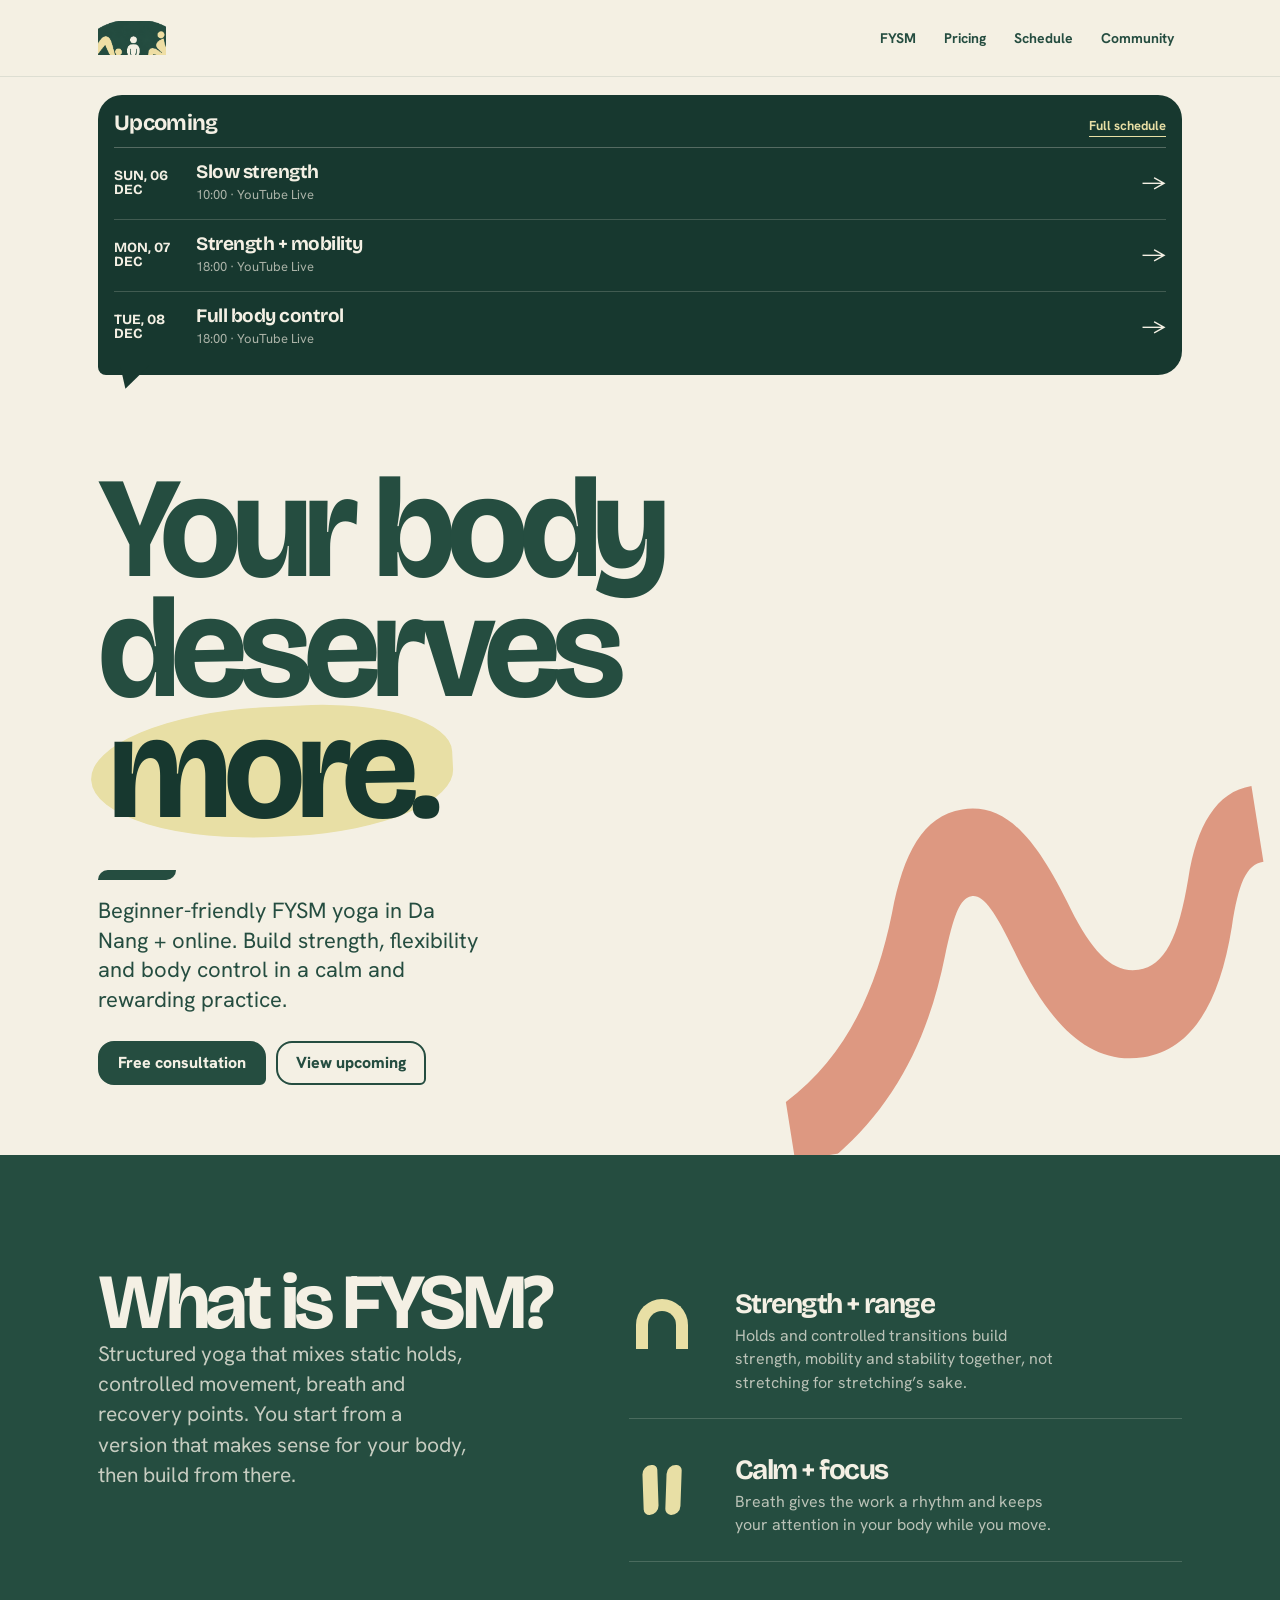
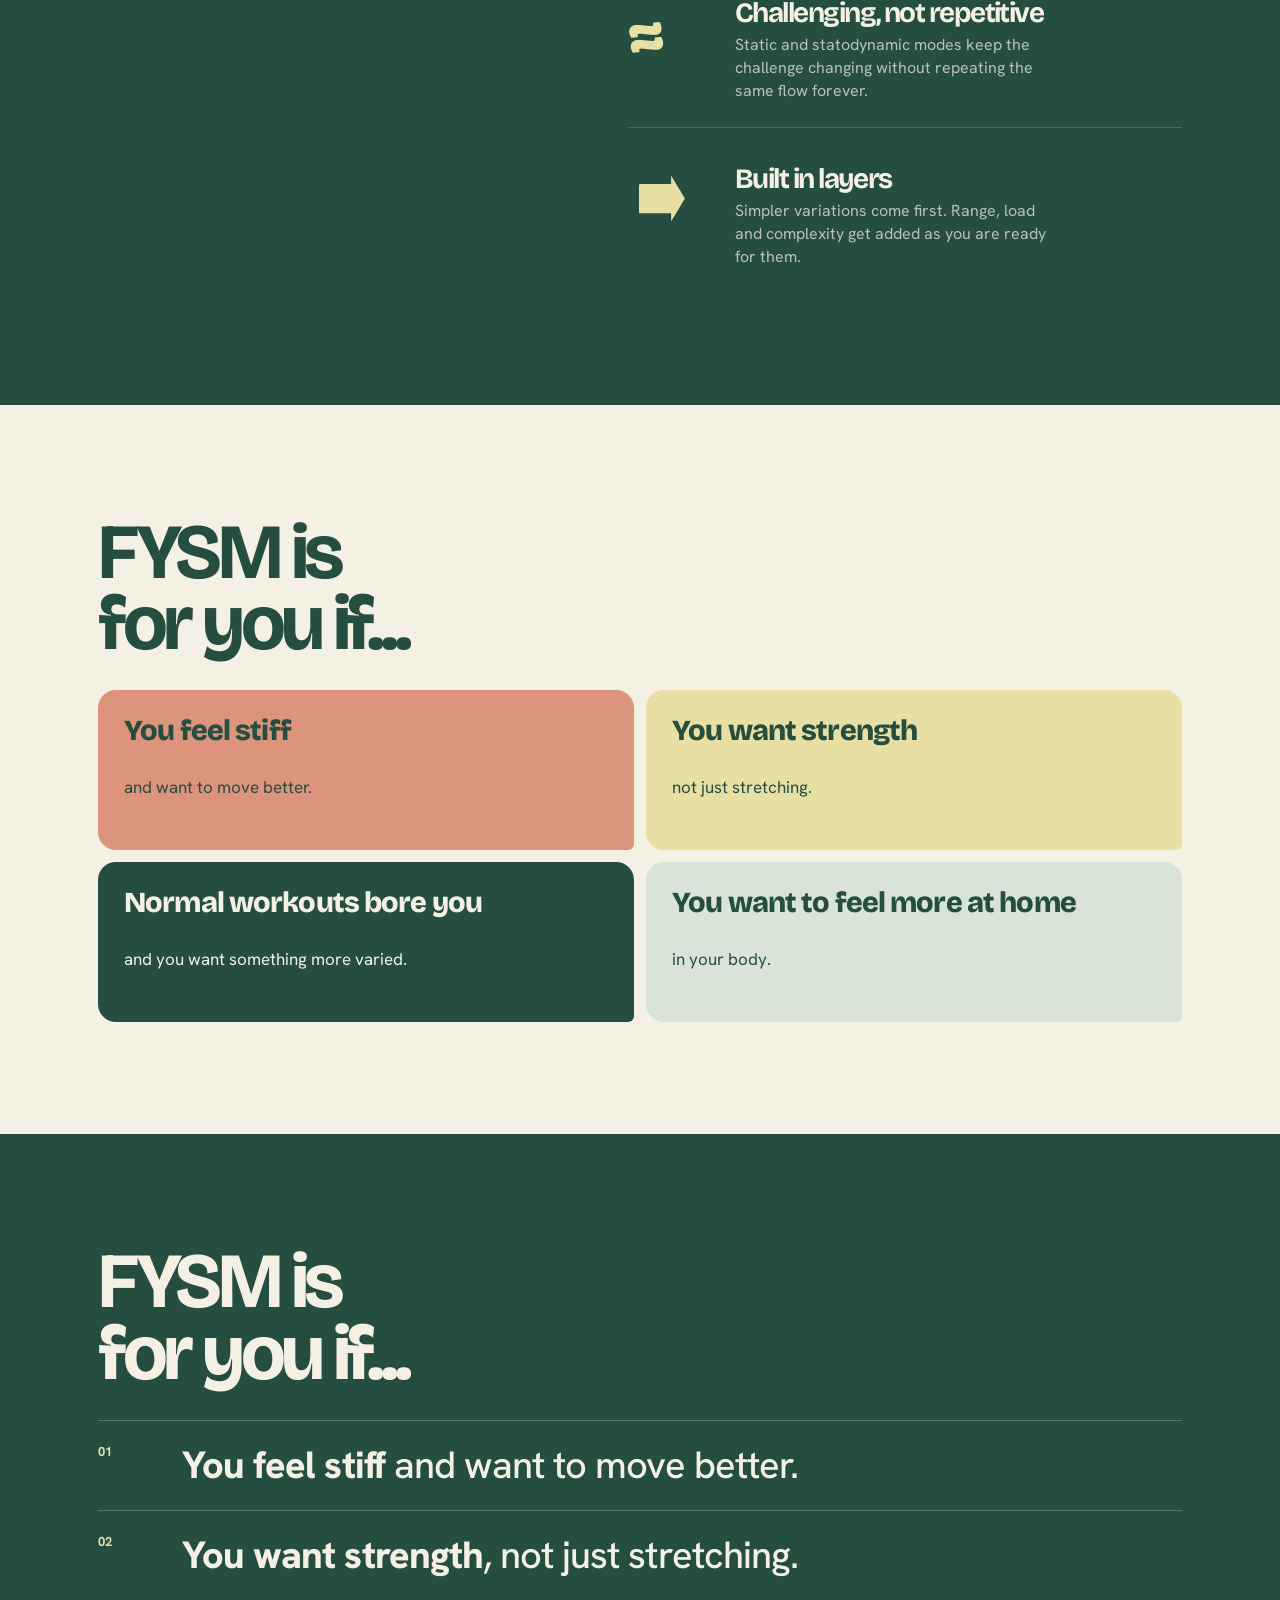
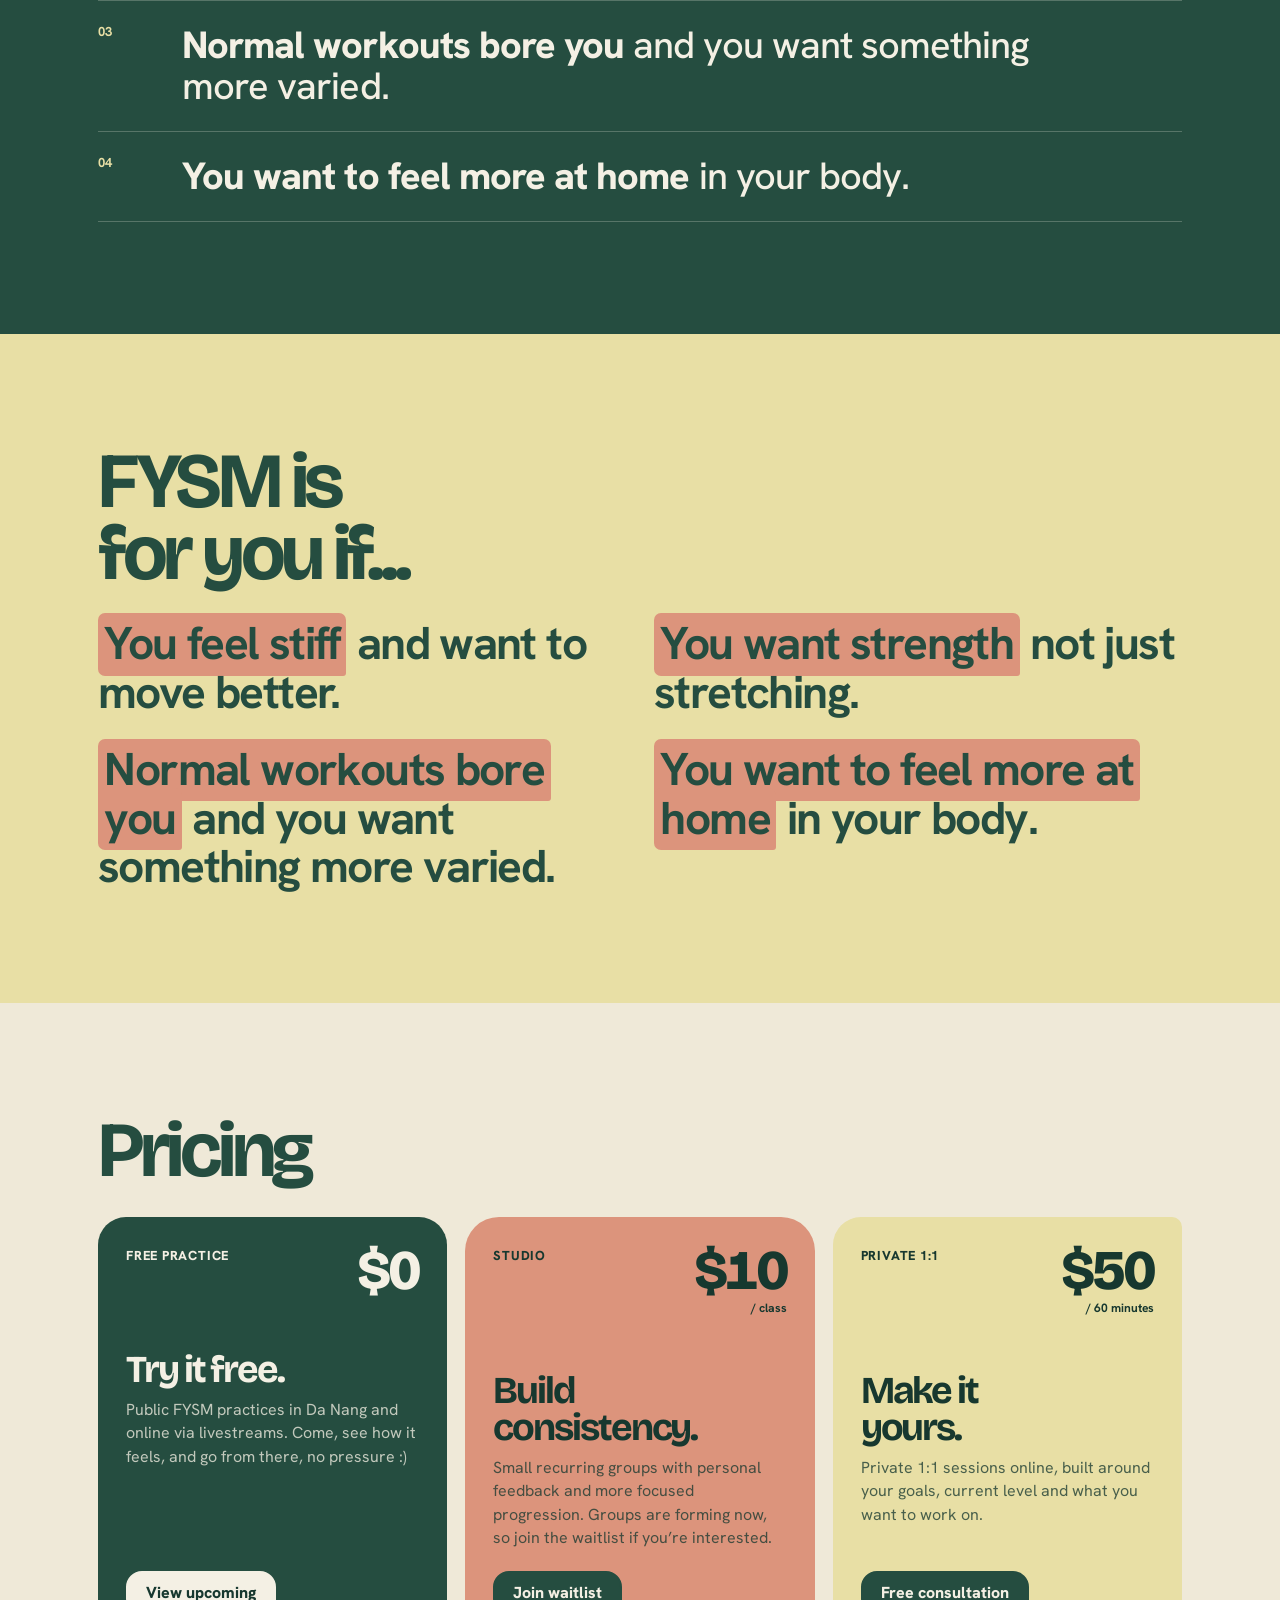
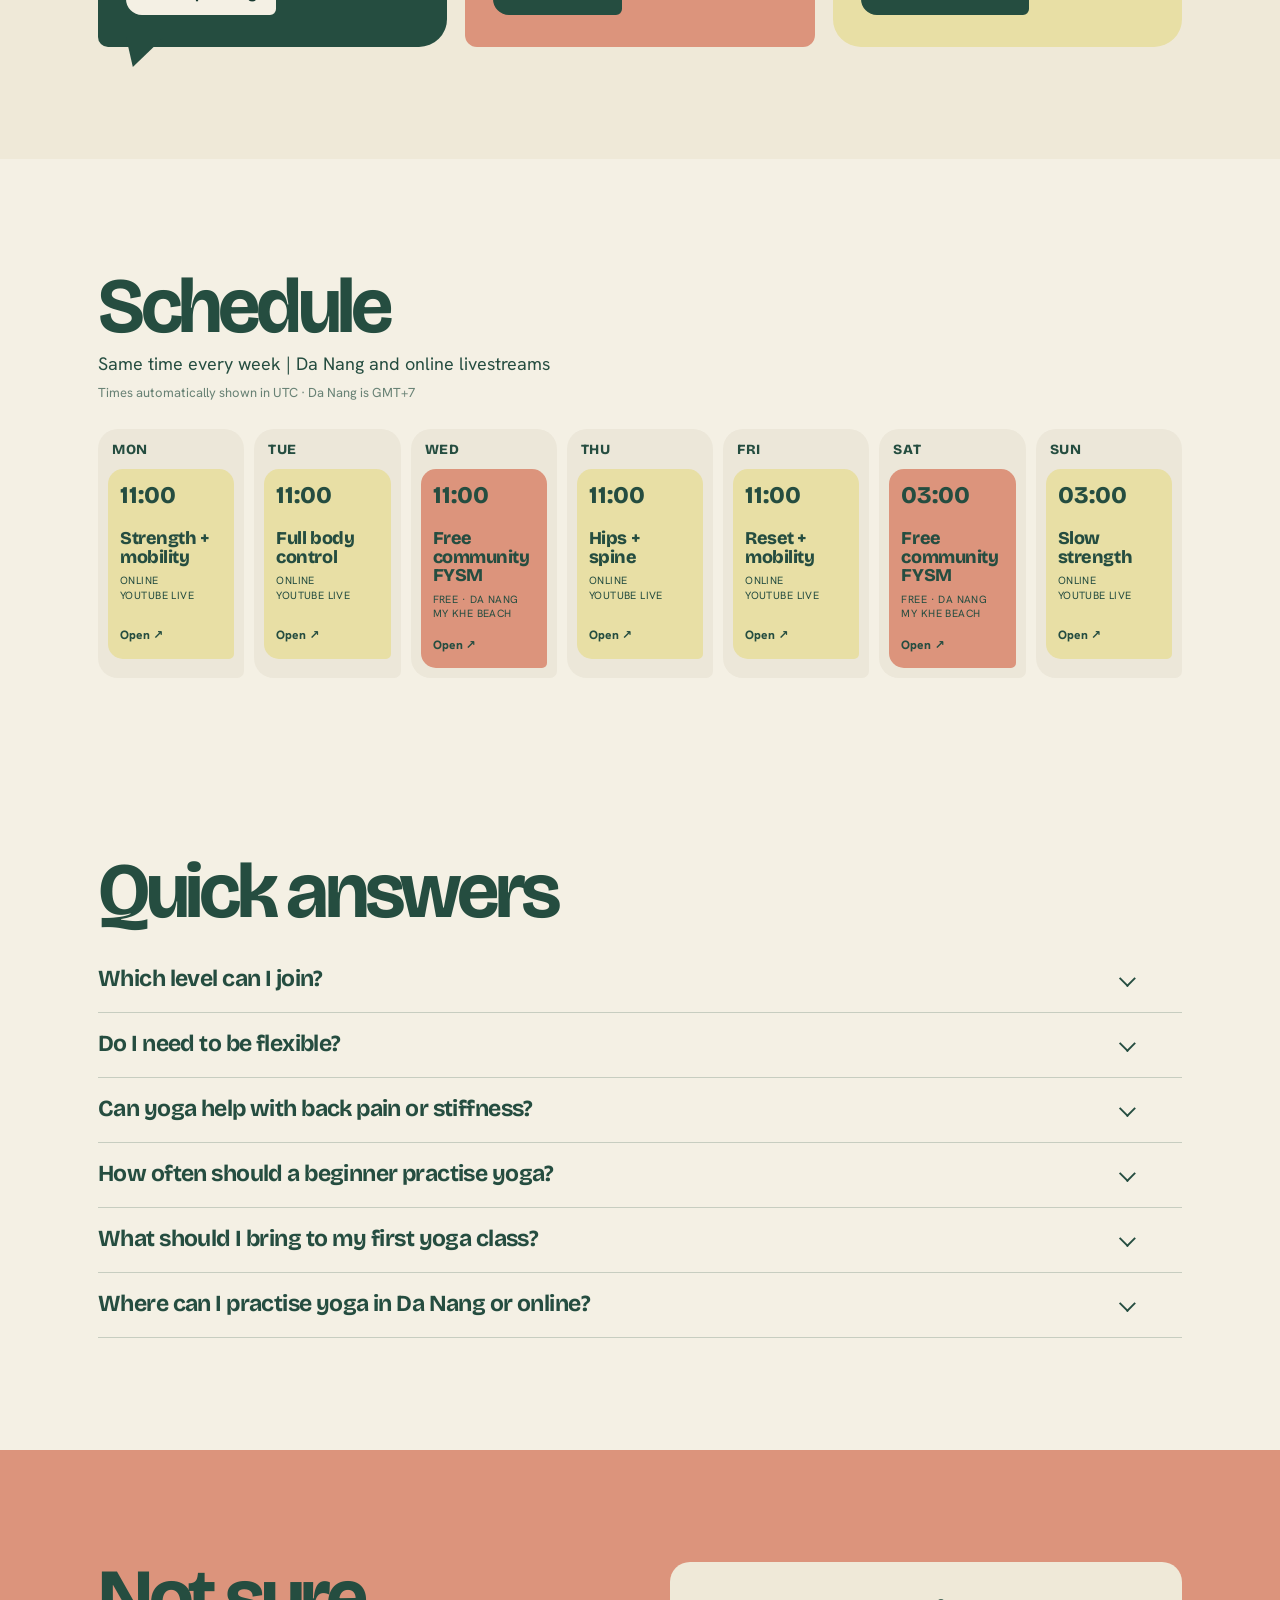
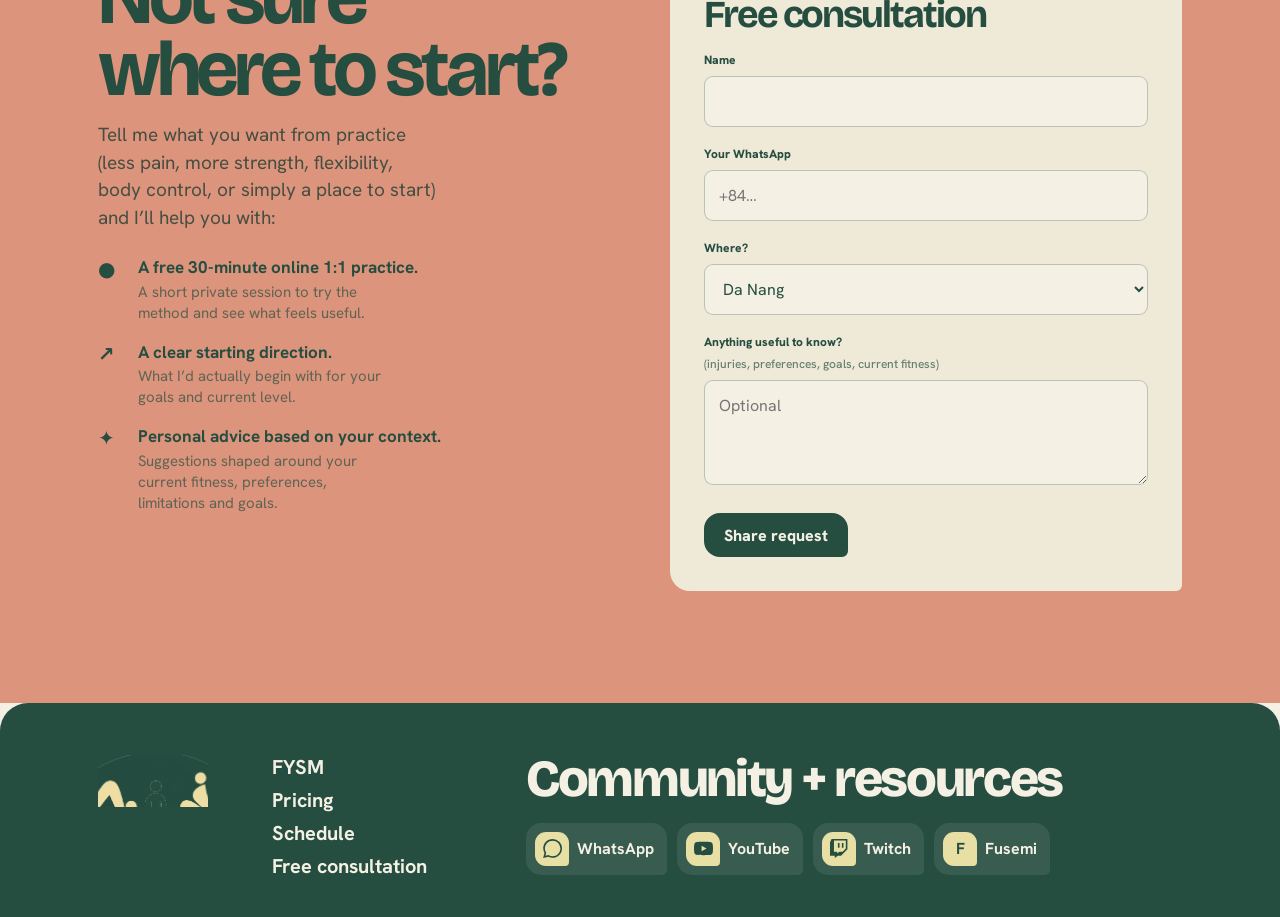
==== commit eb20b952: "Convert schedule to device timezone and tighten real logo crop" ====
--- a/please-hold/index.html
+++ b/please-hold/index.html
@@ -1079,6 +1079,11 @@
 .logo-crop-footer{width:110px;height:58px}
 .logo-crop-footer img{width:150px!important;left:-23px!important;top:-3px!important}
 
+
+/* v13 logo crop + timezone render QA */
+.logo-crop-nav{height:34px!important}
+.logo-crop-footer{height:52px!important}
+
 </style>
 </head>
 <body>
@@ -1327,21 +1332,29 @@
 function renderCalendar(){
   const tz=Intl.DateTimeFormat().resolvedOptions().timeZone||'Asia/Ho_Chi_Minh';
   const tzLabel=document.getElementById('timezone-label');
-  if(tzLabel) tzLabel.textContent=tz==='Asia/Ho_Chi_Minh'||tz==='Asia/Saigon'
+  const isDaNang=tz==='Asia/Ho_Chi_Minh'||tz==='Asia/Saigon'||tz==='Asia/Bangkok';
+  if(tzLabel) tzLabel.textContent=isDaNang
     ? 'Times shown in Da Nang time (GMT+7)'
-    : 'Times shown in '+tz+' · Da Nang is GMT+7';
-
-  const order=[1,2,3,4,5,6,0];
-  const names=['Mon','Tue','Wed','Thu','Fri','Sat','Sun'];
-  weekGrid.innerHTML=order.map((day,i)=>{
-    const ev=WEEKLY.find(item=>item.day===day);
-    if(!ev) return `<section class="week-day"><div class="week-day-name">${names[i]}</div><div class="week-empty">No class</div></section>`;
+    : 'Times automatically shown in '+tz+' · Da Nang is GMT+7';
+
+  const baseMonday=28;
+  const dayOffset={1:0,2:1,3:2,4:3,5:4,6:5,0:6};
+  const fmtDay=new Intl.DateTimeFormat('en-GB',{weekday:'short',timeZone:tz});
+  const fmtTime=new Intl.DateTimeFormat('en-GB',{hour:'2-digit',minute:'2-digit',hour12:false,timeZone:tz});
+
+  const localEvents=WEEKLY.map(ev=>{
+    const [hh,mm]=ev.time.split(':').map(Number);
+    const instant=new Date(Date.UTC(2026,8,baseMonday+dayOffset[ev.day],hh-7,mm));
+    return {...ev,localDay:fmtDay.format(instant),localTime:fmtTime.format(instant),sort:instant.getTime()};
+  }).sort((a,b)=>a.sort-b.sort);
+
+  weekGrid.innerHTML=localEvents.map(ev=>{
     const type=(ev.tags||[]).includes('free')?'free':'online';
     const tag=type==='free'?'FREE · DA NANG':'ONLINE';
     return `<section class="week-day">
-      <div class="week-day-name">${names[i]}</div>
+      <div class="week-day-name">${ev.localDay}</div>
       <a class="week-event ${type}" href="${ev.url}" target="_blank" rel="noopener">
-        <span class="week-time">${ev.time}</span>
+        <span class="week-time">${ev.localTime}</span>
         <strong>${ev.title}</strong>
         <small>${tag}<br>${ev.where}</small>
         <span class="week-link">Open ↗</span>
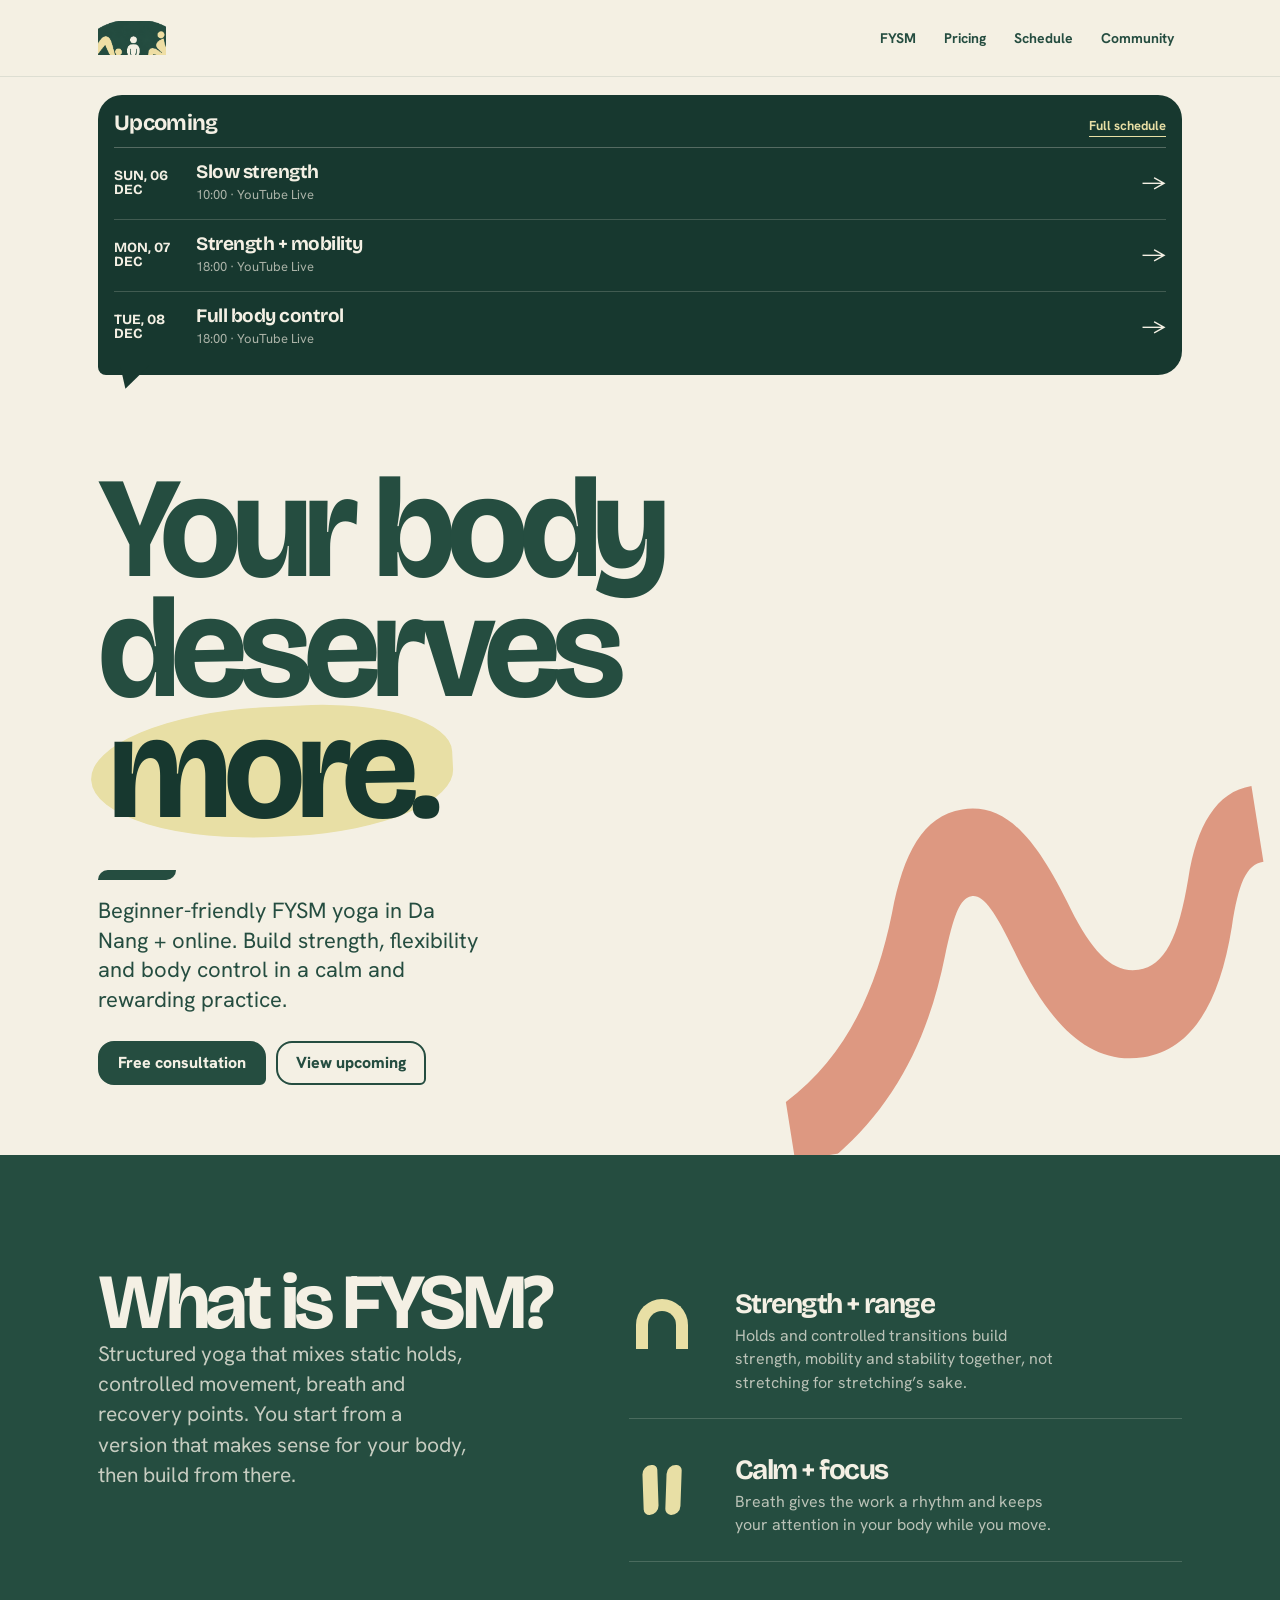
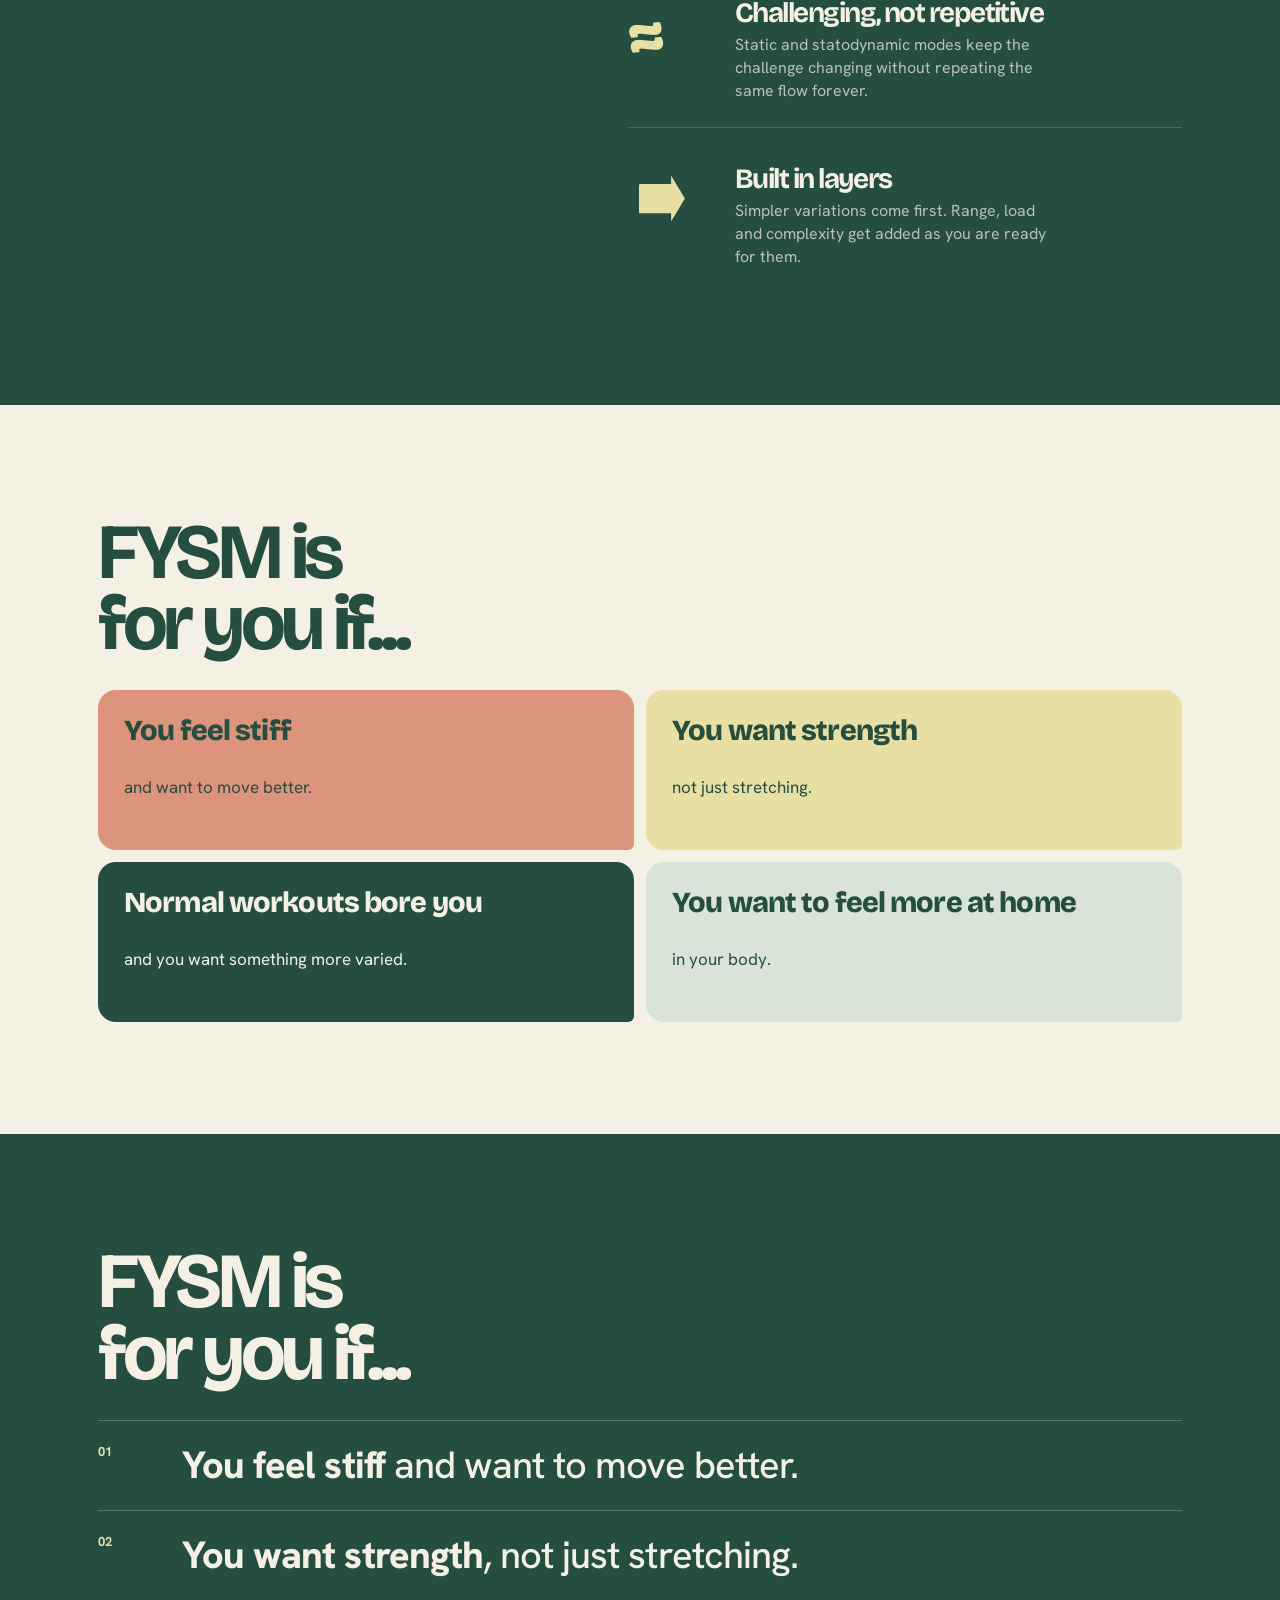
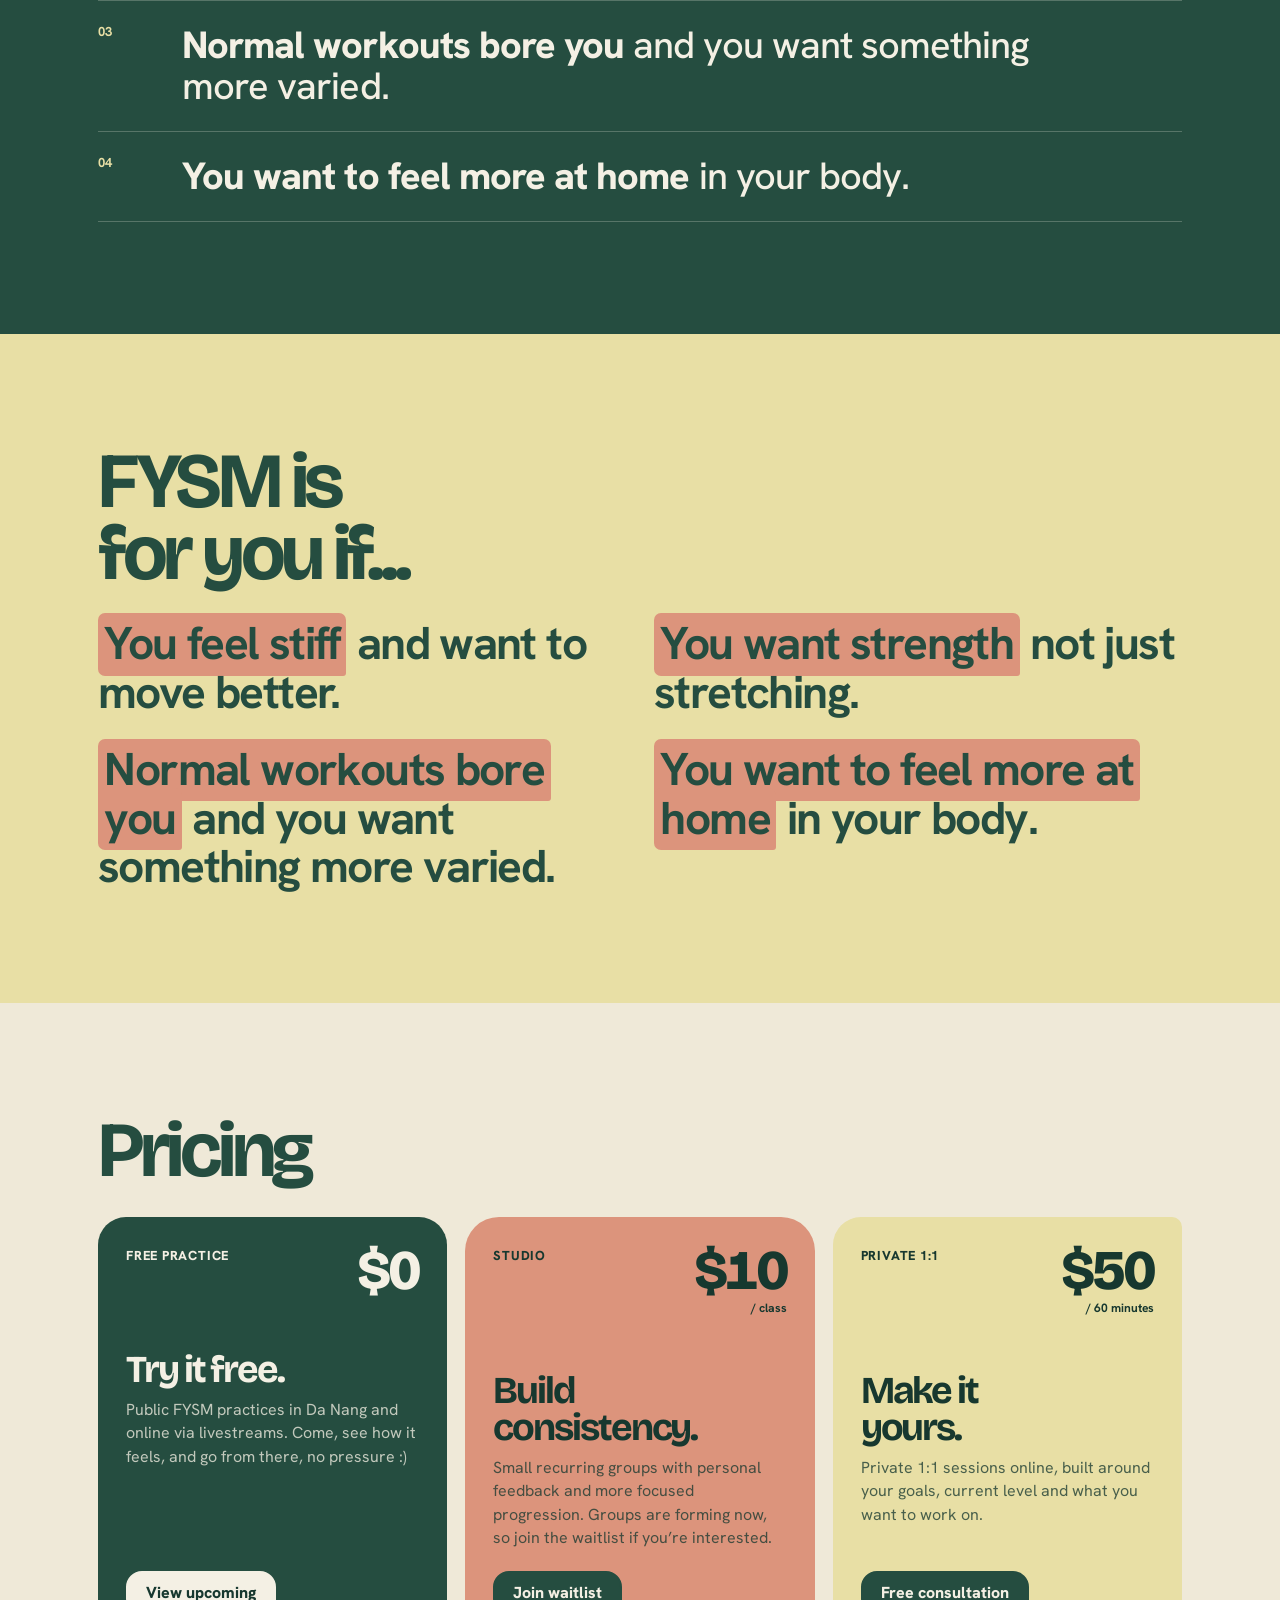
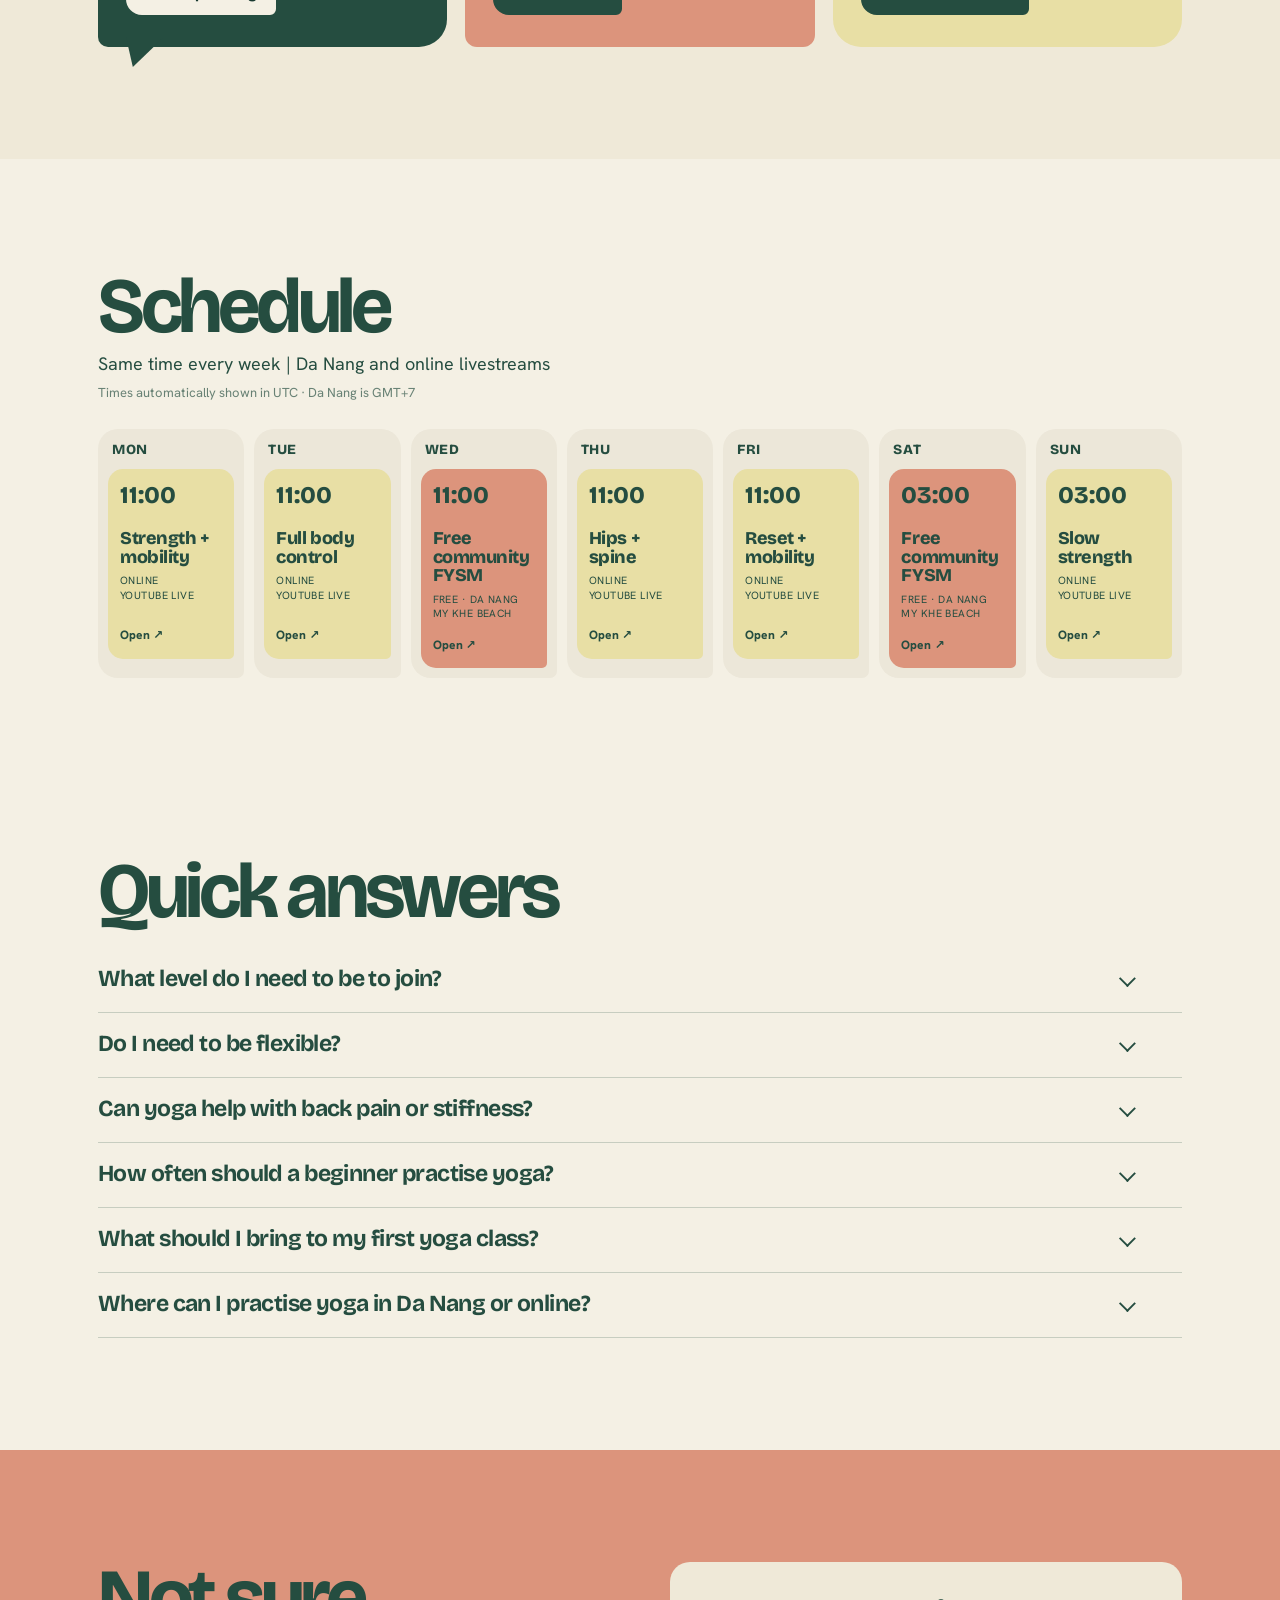
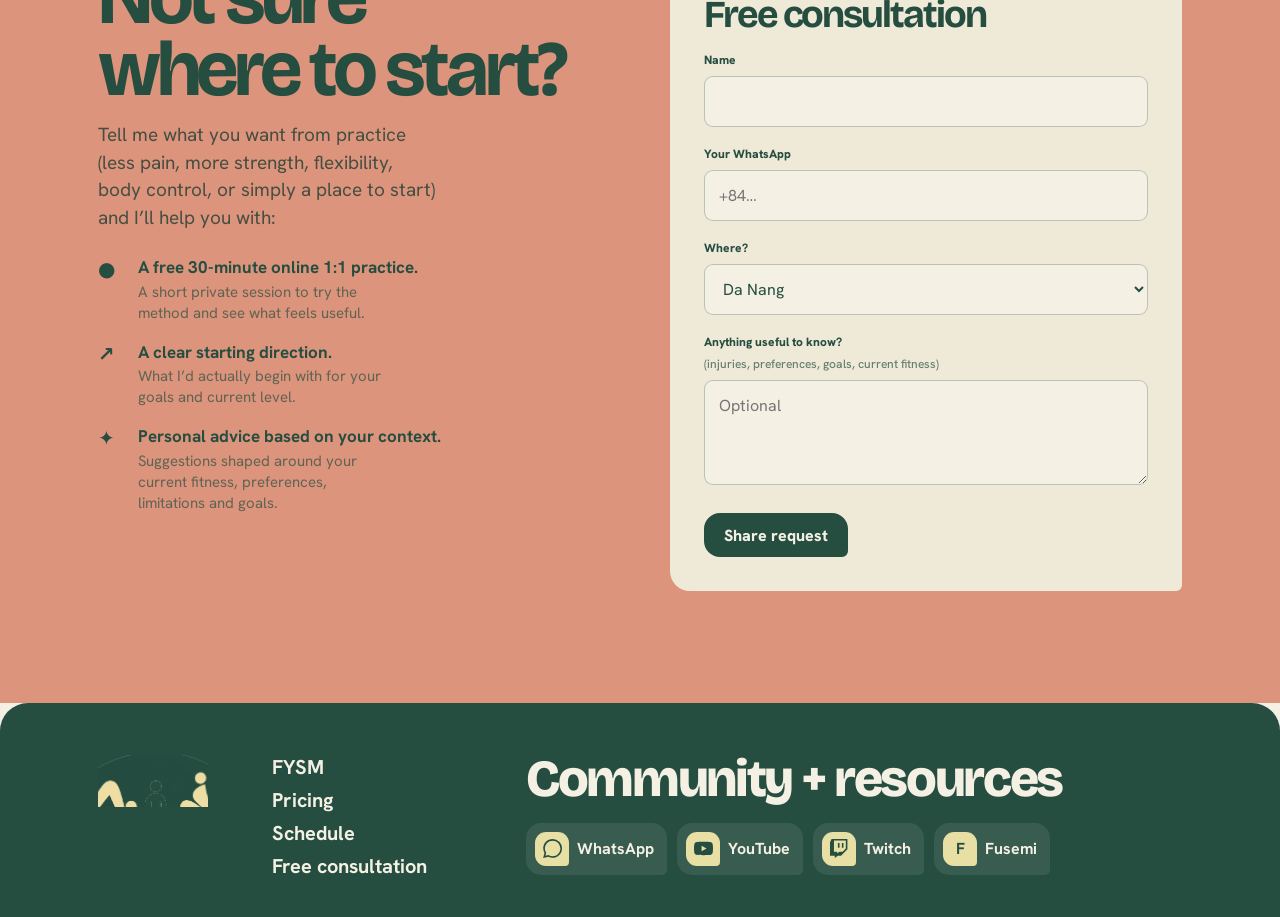
==== commit 1d831365: "Fix FAQ wording" ====
--- a/please-hold/index.html
+++ b/please-hold/index.html
@@ -1213,7 +1213,7 @@
     <div class="shell">
       <h2>Quick answers</h2>
       <div class="faq">
-        <details><summary>Which level can I join?</summary><p>Beginner-friendly. Every pose has a simpler version for where your strength, mobility and experience are now, and you build from there.</p></details>
+        <details><summary>What level do I need to be to join?</summary><p>Beginner-friendly. Every pose has a simpler version for where your strength, mobility and experience are now, and you build from there.</p></details>
         <details><summary>Do I need to be flexible?</summary><p>No. Flexibility is one of the things you can build here, alongside strength, control and body awareness.</p></details>
         <details><summary>Can yoga help with back pain or stiffness?</summary><p>Yoga can be useful for some people with persistent low-back pain and stiffness, but this is not medical treatment. Tell me about pain or injuries before class, and get medical advice for new, severe or unexplained symptoms.</p></details>
         <details><summary>How often should a beginner practise yoga?</summary><p>Two or three sessions a week is a practical starting rhythm. Consistency matters more than forcing a big schedule you will not keep.</p></details>
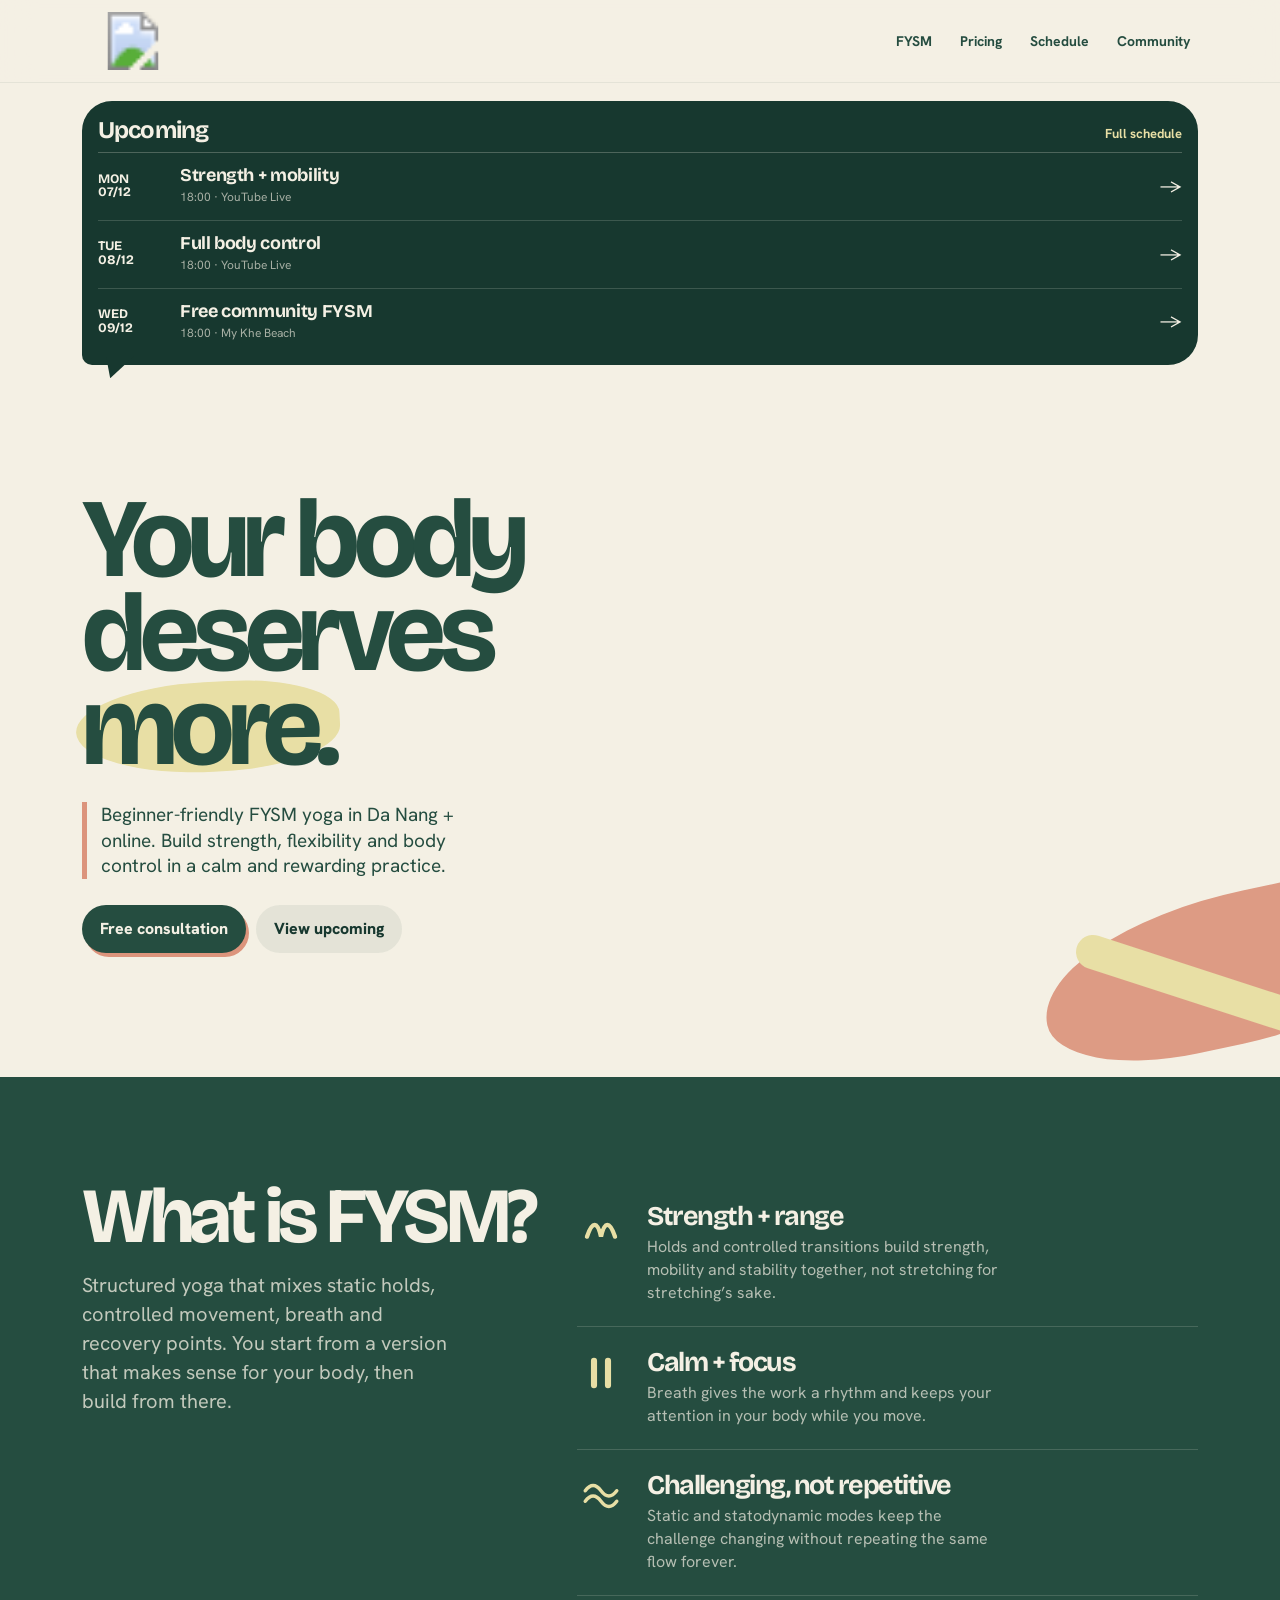
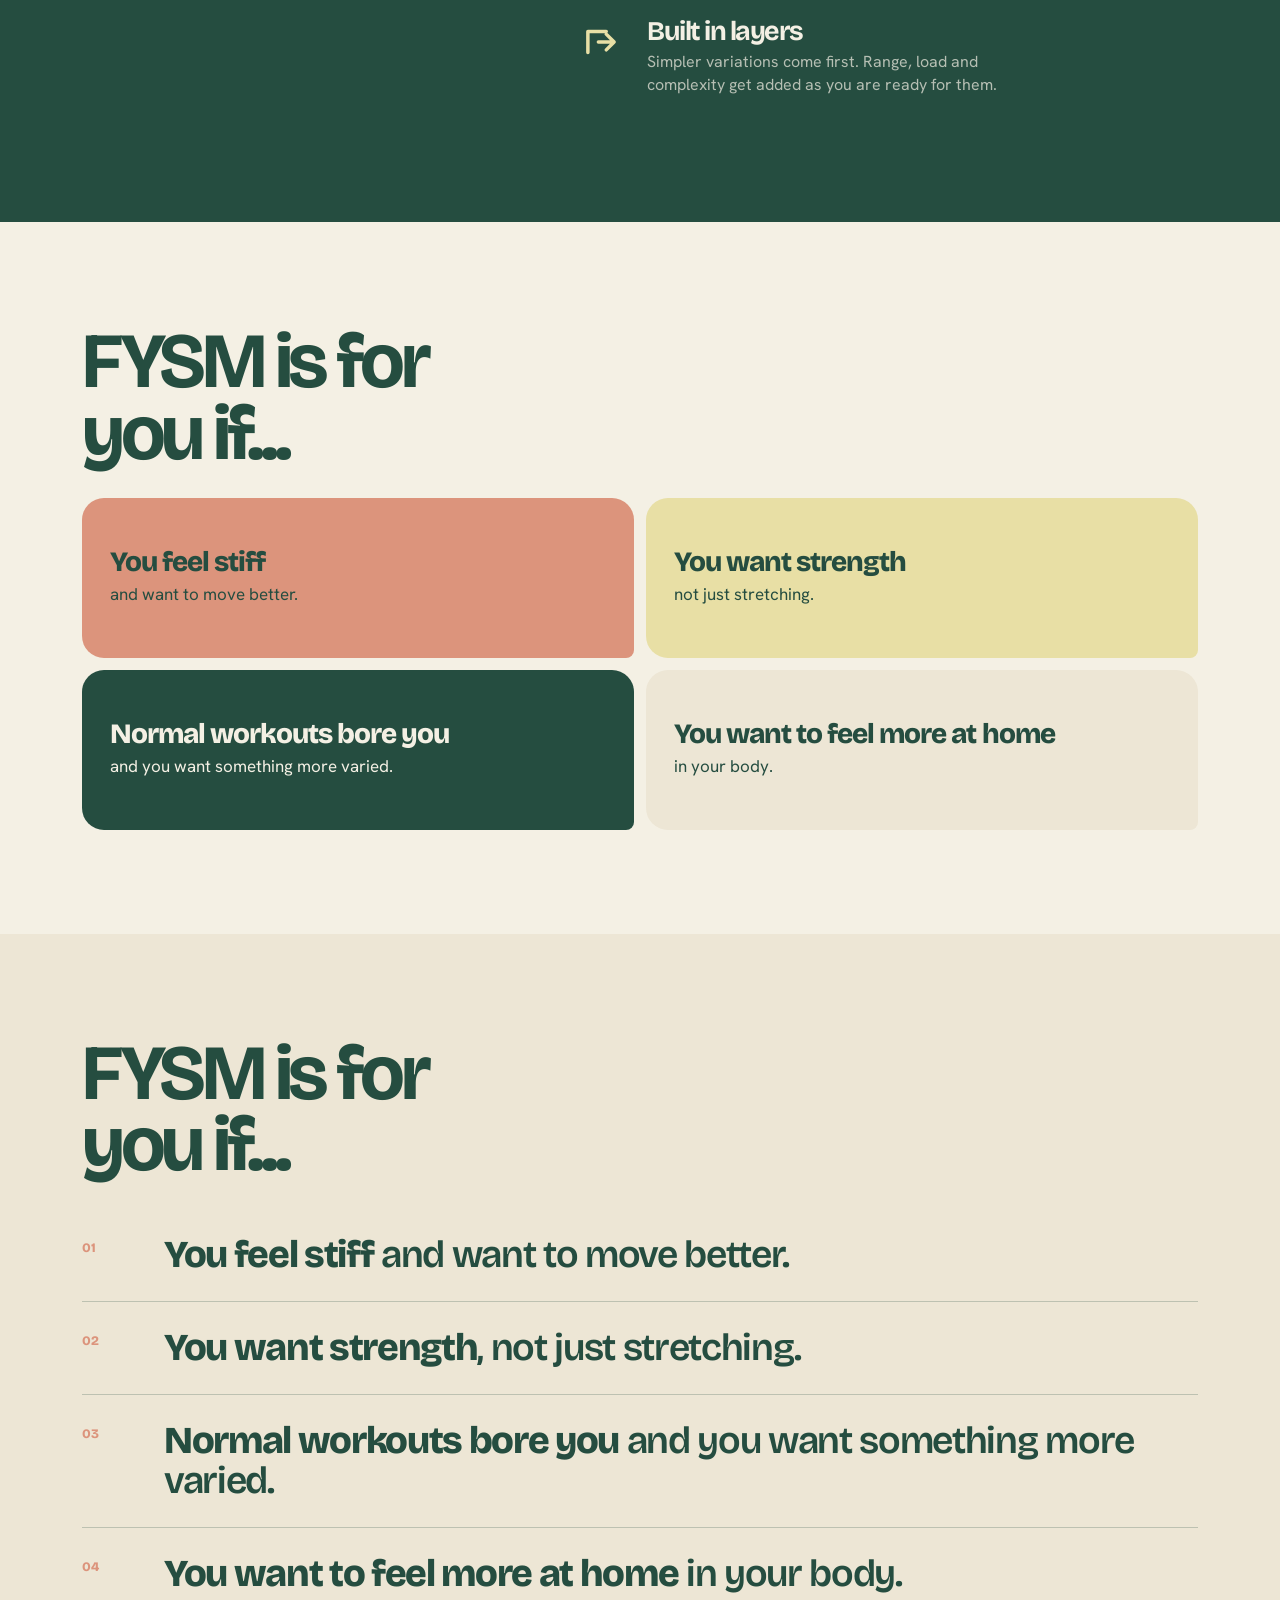
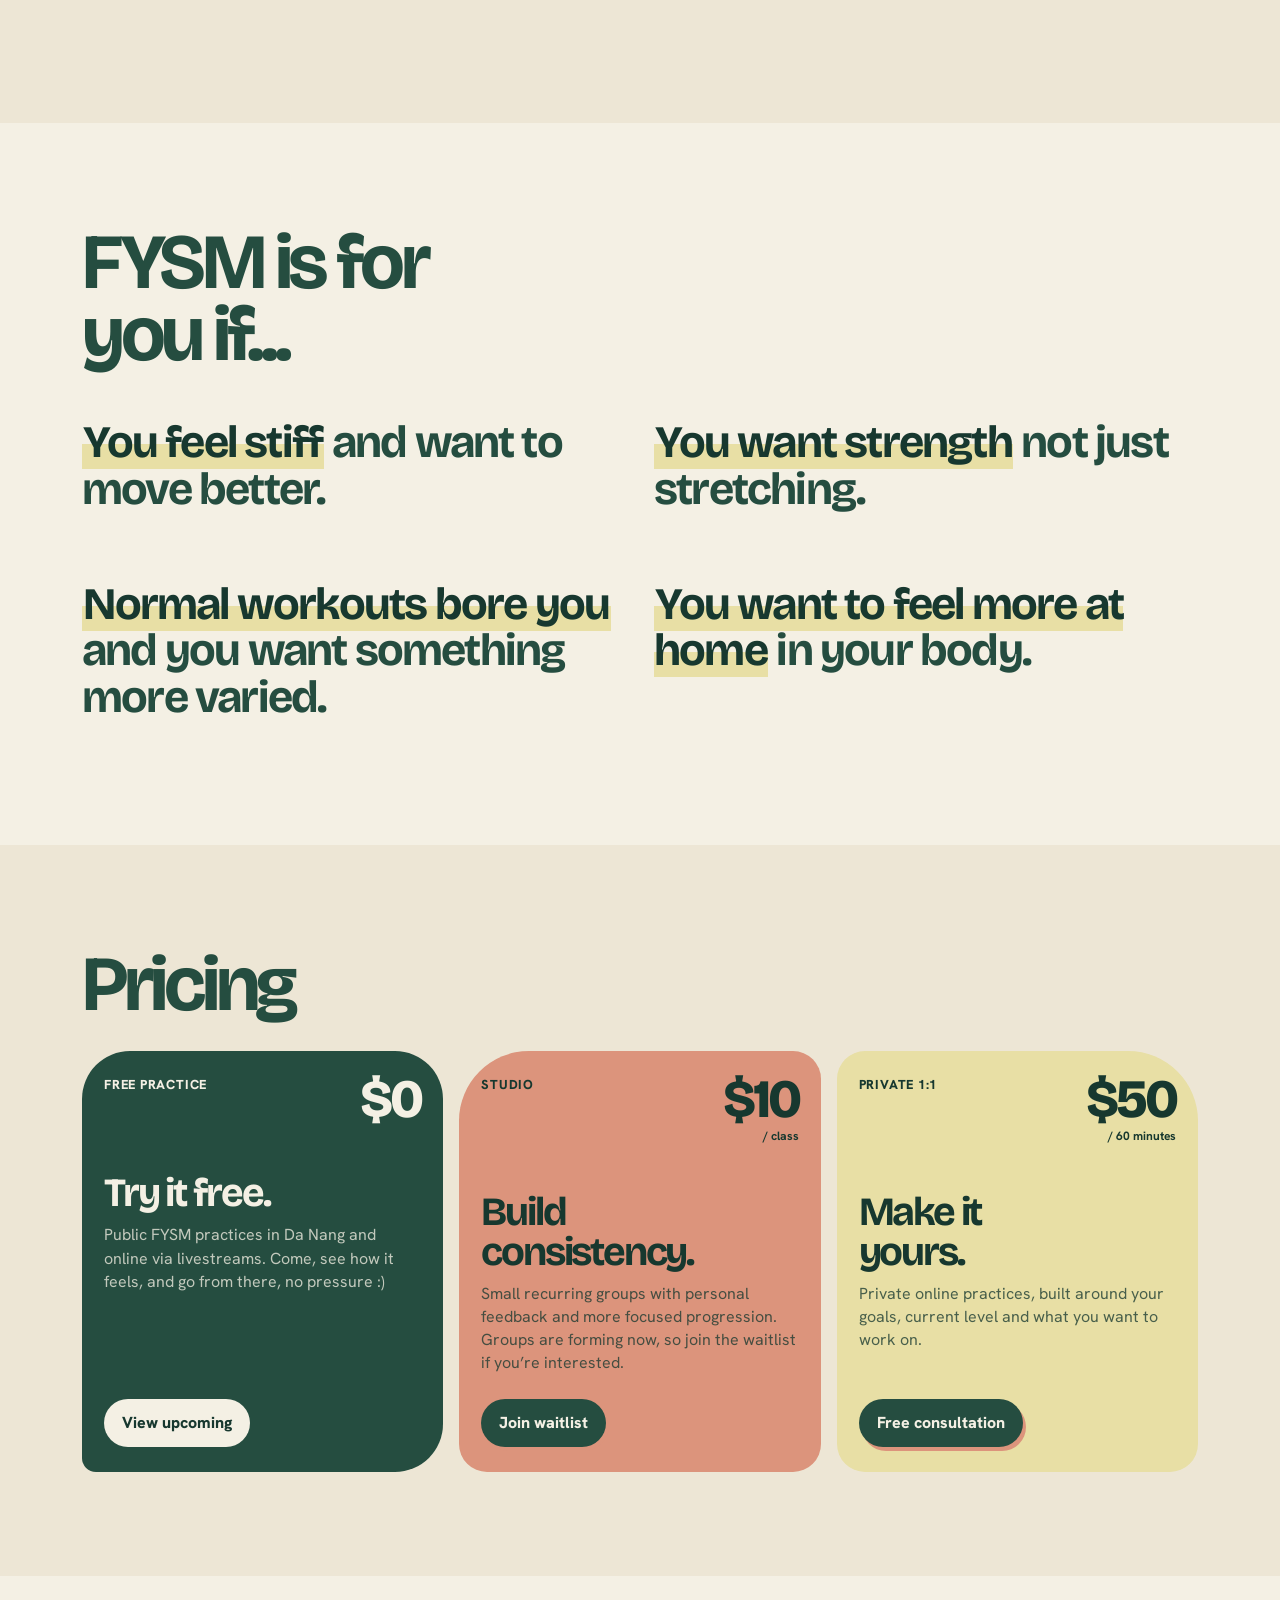
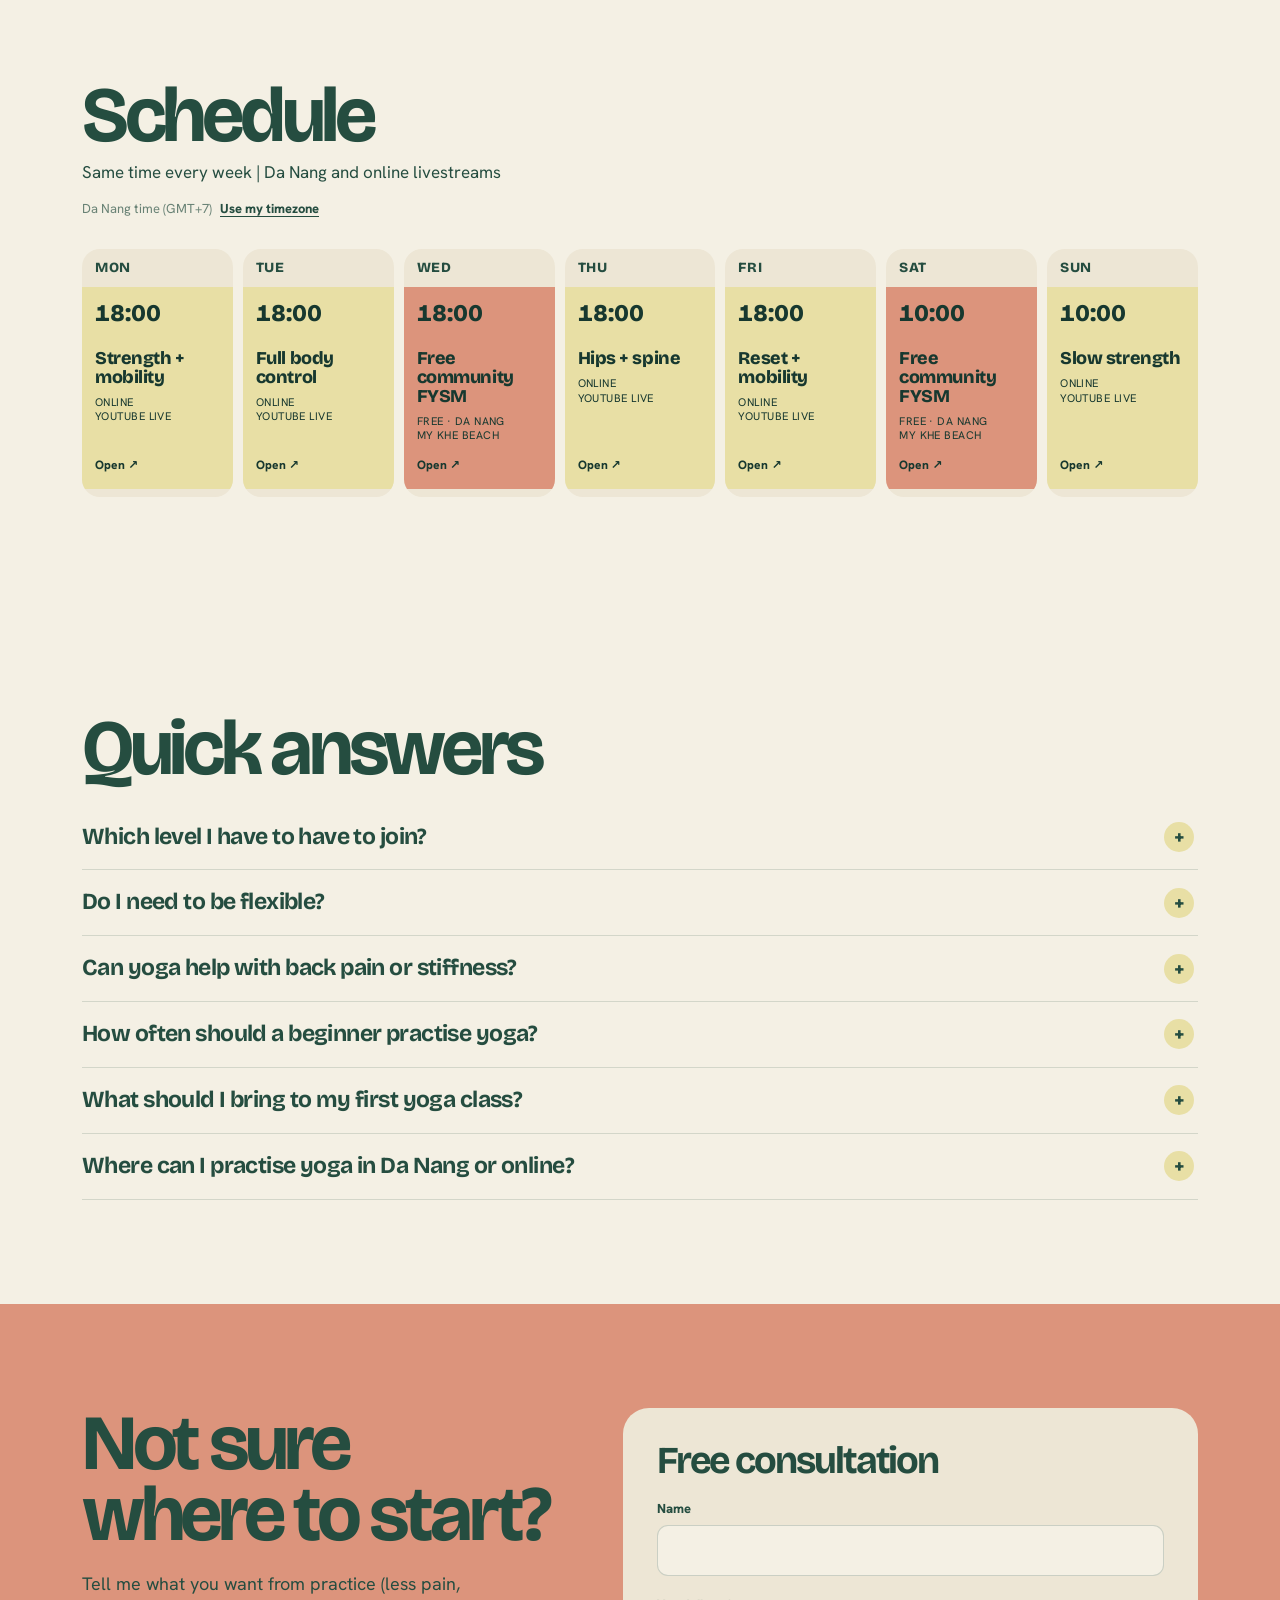
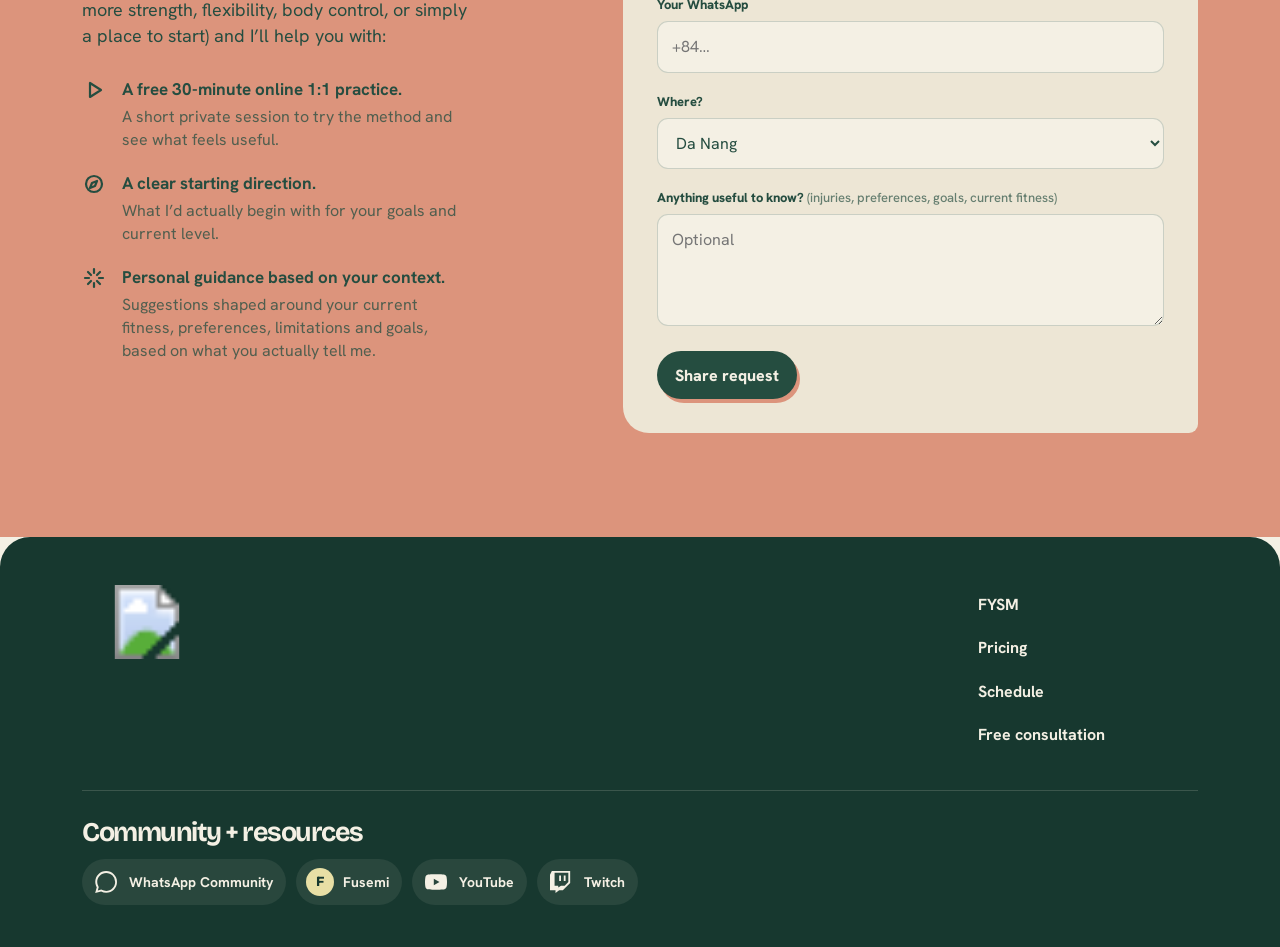
==== commit 9e17d142: "Rebuild FYSM page with QA-safe logo icons schedule and feedback" ====
--- a/please-hold/index.html
+++ b/please-hold/index.html
@@ -6,1413 +6,45 @@
 <title>FYSM Yoga Da Nang + Online | Beginner-Friendly Yoga</title>
 <meta name="description" content="Beginner-friendly FYSM yoga in Da Nang and online. Build strength, flexibility and body control through free community practices, livestreams, Studio groups and private 1:1 sessions.">
 <meta name="theme-color" content="#F4F0E4">
-<meta property="og:title" content="FYSM Yoga | FYSM Yoga in Da Nang + Online">
+<meta property="og:title" content="FYSM Yoga | Da Nang + Online">
 <meta property="og:description" content="Beginner-friendly FYSM yoga for strength, flexibility, body control and a calmer relationship with movement.">
 <meta property="og:type" content="website">
 <link rel="preconnect" href="https://fonts.googleapis.com">
 <link rel="preconnect" href="https://fonts.gstatic.com" crossorigin>
 <link href="https://fonts.googleapis.com/css2?family=Bricolage+Grotesque:opsz,wght@12..96,600;12..96,700;12..96,800&family=Hanken+Grotesk:wght@400;500;600;700&display=swap" rel="stylesheet">
-<script type="application/ld+json">
-{
-  "@context":"https://schema.org",
-  "@graph":[
-    {"@type":"Organization","name":"FYSM Yoga","description":"Beginner-friendly FYSM yoga in Da Nang and online."},
-    {"@type":"Service","name":"FYSM yoga classes","areaServed":["Da Nang, Vietnam","Online"],"audience":{"@type":"Audience","audienceType":"Adults, including beginners and people returning to movement"}},
-    {"@type":"FAQPage","mainEntity":[
-      {"@type":"Question","name":"What level do I need to join?","acceptedAnswer":{"@type":"Answer","text":"Classes are beginner-friendly. Every pose has a version that can meet you at your current strength, mobility and experience, and you build from there."}},
-      {"@type":"Question","name":"Do I need to be flexible?","acceptedAnswer":{"@type":"Answer","text":"No. Flexibility is one of the things you can build here, alongside strength, control and body awareness."}},
-      {"@type":"Question","name":"Where can I practise?","acceptedAnswer":{"@type":"Answer","text":"In Da Nang and online. Check the schedule, join a Studio waitlist, or ask about private 1:1 sessions."}}
-    ]}
-  ]
-}
-</script>
+<script type="application/ld+json">{"@context":"https://schema.org","@graph":[{"@type":"Organization","name":"FYSM Yoga","description":"Beginner-friendly FYSM yoga in Da Nang and online."},{"@type":"Service","name":"FYSM yoga classes","areaServed":["Da Nang, Vietnam","Online"],"audience":{"@type":"Audience","audienceType":"Adults, including beginners and people returning to movement"}},{"@type":"FAQPage","mainEntity":[{"@type":"Question","name":"Which level I have to have to join?","acceptedAnswer":{"@type":"Answer","text":"Classes are beginner-friendly. Every pose has a simpler version for your current strength, mobility and experience, and you build from there."}},{"@type":"Question","name":"Do I need to be flexible?","acceptedAnswer":{"@type":"Answer","text":"No. Flexibility is one of the things you can build here, alongside strength, control and body awareness."}},{"@type":"Question","name":"Can yoga help with back pain or stiffness?","acceptedAnswer":{"@type":"Answer","text":"Yoga may help some people with persistent low-back pain and stiffness, but classes are not medical treatment."}}]}]}</script>
 <style>
-:root{
-  --paper:#F4F0E4;--forest:#254D40;--forest-dark:#17382F;--butter:#E8DFA5;--coral:#DC947C;
-  --line:rgba(37,77,64,.22);--muted:rgba(37,77,64,.68);--pad:20px;
-  --display:'Bricolage Grotesque',system-ui,sans-serif;--body:'Hanken Grotesk',system-ui,sans-serif;
-}
-*{box-sizing:border-box}
-html{scroll-behavior:smooth;background:var(--paper)}
-body{margin:0;background:var(--paper);color:var(--forest);font-family:var(--body);font-size:16px;line-height:1.45;overflow-x:hidden}
-a{color:inherit;text-decoration:none}
-button,input,select,textarea{font:inherit;color:inherit}
-button{cursor:pointer}
-img{max-width:100%}
-::selection{background:var(--coral);color:var(--forest-dark)}
-.shell{width:min(1180px,100%);margin:0 auto;padding-inline:var(--pad)}
-h1,h2,h3{font-family:var(--display);margin:0;letter-spacing:-.055em}
-h2{font-size:clamp(40px,11vw,78px);line-height:.92}
-h3{font-size:clamp(26px,7vw,38px);line-height:.98}
-p{margin:0}
-.section{padding:82px 0}
-.muted{color:var(--muted)}
-
-/* NAV */
-.nav{position:sticky;top:0;z-index:40;background:rgba(244,240,228,.93);backdrop-filter:blur(16px);border-bottom:1px solid rgba(37,77,64,.11)}
-.nav-inner{min-height:68px;display:flex;align-items:center;justify-content:space-between;gap:12px}
-.brand-link{display:flex;align-items:center;flex:0 0 auto}
-.brand-mark{display:block;width:62px;height:42px;object-fit:contain}
-.nav-links{display:flex;align-items:center;gap:4px;overflow-x:auto;scrollbar-width:none;font-size:12px;font-weight:700;white-space:nowrap}
-.nav-links::-webkit-scrollbar{display:none}
-.nav-links a{position:relative;z-index:0;padding:9px 8px}
-.nav-links a::before{content:'';position:absolute;z-index:-1;inset:4px 1px;border-radius:50% 42% 50% 44%;background:var(--butter);transform:scale(.55) rotate(-4deg);opacity:0;transition:transform .18s ease,opacity .18s ease}
-.nav-links a:hover::before,.nav-links a:focus-visible::before{transform:scale(1) rotate(-2deg);opacity:1}
-
-/* NEXT 3 */
-.next-up{padding:18px 0 12px;background:var(--paper)}
-.next-board{position:relative;background:var(--forest-dark);color:var(--paper);border-radius:34px 34px 34px 10px;padding:18px 16px 12px;overflow:visible}
-.next-board::after{content:'';position:absolute;left:22px;bottom:-14px;width:30px;height:24px;background:var(--forest-dark);clip-path:polygon(0 0,100% 0,18% 100%)}
-.next-head{display:flex;justify-content:space-between;align-items:baseline;gap:14px;margin-bottom:10px}
-.next-head h2{font-size:22px;letter-spacing:-.03em}
-.next-head a{font-size:13px;font-weight:700;color:var(--butter);border-bottom:1px solid currentColor}
-.next-list{border-top:1px solid rgba(244,240,228,.28)}
-.next-item{display:grid;grid-template-columns:72px 1fr auto;gap:10px;align-items:center;padding:14px 0;border-bottom:1px solid rgba(244,240,228,.19)}
-.next-item:last-child{border-bottom:0}
-.next-when{font:700 14px/1.05 var(--display);text-transform:uppercase}
-.next-main strong{display:block;font:700 19px/1.06 var(--display);letter-spacing:-.025em}
-.next-main span{display:block;margin-top:4px;color:rgba(244,240,228,.67);font-size:13px}
-.next-arrow{font-size:22px;transition:transform .16s ease}
-.next-item:hover .next-arrow{transform:translateX(4px)}
-.next-empty{padding:18px 0 14px;color:rgba(244,240,228,.8)}
-.next-empty strong{display:block;font:700 23px/1.05 var(--display);color:var(--paper);margin-bottom:5px}
-
-/* HERO */
-.hero{position:relative;isolation:isolate;min-height:76svh;display:flex;align-items:center;padding:62px 0 60px;overflow:hidden}
-.hero-bend{position:absolute;z-index:-1;right:-110px;bottom:18px;width:min(82vw,430px);height:auto;color:var(--coral);opacity:.95;transform:rotate(-9deg)}
-.hero h1{font-size:clamp(60px,18vw,106px);line-height:.84;max-width:7.1ch}
-.hero h1 em{font-style:normal;position:relative;display:inline-block;color:var(--forest-dark);padding:0 .08em .07em}
-.hero h1 em::before{content:'';position:absolute;z-index:-1;inset:-.02em -.05em .02em;border-radius:50% 42% 46% 52%;background:var(--butter);transform:rotate(-3deg)}
-.hero-copy{max-width:34ch;margin-top:30px;font-size:19px;line-height:1.35;padding-left:14px;border-left:5px solid var(--coral)}
-.hero-actions{display:flex;flex-wrap:wrap;gap:10px;margin-top:26px}
-
-/* BUTTONS */
-.btn{display:inline-flex;align-items:center;justify-content:center;min-height:48px;padding:0 18px;border:2px solid var(--forest);border-radius:999px;background:transparent;font-weight:800;cursor:pointer;transition:transform .15s ease,background .15s ease,color .15s ease,box-shadow .15s ease}
-.btn:hover,.btn:focus-visible{transform:translateY(-2px) rotate(-.5deg)}
-.btn.primary{background:var(--forest);color:var(--paper);box-shadow:3px 4px 0 var(--coral)}
-.btn.primary:hover,.btn.primary:focus-visible{background:var(--forest-dark);box-shadow:5px 6px 0 var(--coral)}
-.btn.light{border-color:var(--paper);background:var(--paper);color:var(--forest-dark);box-shadow:3px 4px 0 var(--coral)}
-
-/* WHAT FYSM */
-#fysm{background:var(--forest);color:var(--paper);position:relative;overflow:hidden}
-.what-grid{display:grid;gap:34px}
-.what-intro{font-size:21px;max-width:31ch;color:rgba(244,240,228,.78)}
-.principles{display:grid;gap:10px}
-.principle{position:relative;display:grid;grid-template-columns:74px 1fr;gap:16px;align-items:start;padding:22px 0;border-bottom:1px solid rgba(244,240,228,.18)}
-.principle:last-child{border-bottom:0}
-.glyph{width:66px;height:66px;display:block;position:relative;color:var(--butter)}
-.glyph.arch::before{content:'';position:absolute;left:7px;right:7px;bottom:8px;height:38px;border:12px solid currentColor;border-bottom:0;border-radius:40px 40px 0 0}
-.glyph.pause::before,.glyph.pause::after{content:'';position:absolute;top:8px;bottom:8px;width:15px;background:currentColor;border-radius:13px 7px 13px 8px}
-.glyph.pause::before{left:14px;transform:rotate(-2deg)} .glyph.pause::after{right:14px;transform:rotate(2deg)}
-.glyph.wave::before{content:'≈';position:absolute;font:800 70px/.7 var(--display);left:0;top:12px;transform:rotate(-6deg)}
-.glyph.fold::before{content:'';position:absolute;inset:10px;background:currentColor;clip-path:polygon(0 18%,70% 18%,70% 0,100% 50%,70% 100%,70% 82%,0 82%);border-radius:10px}
-.principle h3{font-size:28px;margin-bottom:6px}
-.principle p{color:rgba(244,240,228,.72);max-width:37ch}
-
-/* WHO IT IS FOR */
-.for-you{position:relative;background:var(--paper);overflow:hidden}
-.for-you h2{max-width:7.6ch;margin-bottom:30px}
-.for-list{display:grid;gap:4px}
-.for-item{position:relative;font:700 clamp(34px,9.5vw,66px)/.98 var(--display);letter-spacing:-.045em;padding:14px 0 14px 28px}
-.for-item::before{content:'';position:absolute;left:0;top:23%;width:15px;height:54%;background:var(--coral);border-radius:15px 6px 16px 7px;transform:rotate(3deg)}
-.for-item:nth-child(2){padding-left:10vw} .for-item:nth-child(2)::before{left:calc(10vw - 4px);background:var(--butter)}
-.for-item:nth-child(3){padding-left:3vw} .for-item:nth-child(3)::before{left:calc(3vw - 1px);background:var(--forest)}
-.for-item:nth-child(4){padding-left:12vw} .for-item:nth-child(4)::before{left:calc(12vw - 4px);background:var(--coral)}
-
-/* PRICING */
-#pricing{background:#efe9d8}
-.pricing-grid{display:grid;gap:16px;margin-top:30px}
-.price-card{position:relative;padding:26px 22px;min-height:350px;display:flex;flex-direction:column;align-items:flex-start;overflow:visible}
-.price-card.bubble{background:var(--forest);color:var(--paper);border-radius:52px 52px 52px 14px}
-.price-card.bubble::after{content:'';position:absolute;left:28px;bottom:-20px;width:38px;height:30px;background:var(--forest);clip-path:polygon(0 0,100% 0,18% 100%)}
-.price-card.arch{background:var(--coral);color:var(--forest-dark);border-radius:96px 96px 28px 28px}
-.price-card.fold{background:var(--butter);color:var(--forest-dark);border-radius:56px 18px 56px 56px}
-.price-card.fold::after{content:'';position:absolute;right:0;top:0;width:56px;height:56px;background:var(--paper);clip-path:polygon(100% 0,100% 100%,0 0);opacity:.8}
-.price-top{width:100%;display:flex;align-items:flex-start;justify-content:space-between;gap:12px;margin-bottom:56px}
-.price-top span{font-size:13px;font-weight:800;text-transform:uppercase;letter-spacing:.06em}
-.price-top strong{font:800 clamp(38px,10vw,56px)/.86 var(--display);letter-spacing:-.055em;text-align:right}
-.price-top small{font:700 13px/1 var(--body);letter-spacing:0}
-.price-card h3{max-width:8ch;margin-bottom:10px}
-.price-card>p{max-width:35ch;opacity:.76;margin-bottom:22px}
-.price-card>.btn,.price-card>details{margin-top:auto}
-.price-card.bubble .btn{background:var(--paper);color:var(--forest-dark);border-color:var(--paper);box-shadow:3px 4px 0 var(--coral)}
-.price-expand{width:100%;padding:0;border:0}
-.price-expand>summary{list-style:none;display:inline-flex}
-.price-expand>summary::-webkit-details-marker{display:none}
-.price-expand[open]{margin-top:24px}
-.price-expand[open]>summary{margin-bottom:18px}
-.mini-form{display:grid;gap:12px;background:rgba(244,240,228,.88);color:var(--forest-dark);padding:18px;border-radius:32px 32px 32px 10px}
-.arch .mini-form,.fold .mini-form{background:rgba(244,240,228,.88)}
-
-/* FORMS */
-.field{display:grid;gap:5px}
-.field label{font-size:12px;font-weight:800}
-input,select,textarea{width:100%;border:0;border-bottom:1px solid rgba(37,77,64,.38);background:transparent;border-radius:0;padding:10px 2px;outline:none}
-textarea{min-height:82px;resize:vertical}
-input:focus,select:focus,textarea:focus{border-bottom:2px solid var(--forest)}
-.form-status{display:none;margin-top:12px;padding:14px;background:var(--butter);border-radius:24px 24px 24px 8px;font-size:14px}
-.form-status.show{display:block}
-.form-status p{margin-bottom:10px}
-.form-actions{display:flex;flex-wrap:wrap;gap:8px}
-.form-actions .btn{min-height:42px;font-size:13px;padding-inline:14px}
-
-/* FAQ */
-.faq-wrap{background:var(--paper)}
-.faq{display:grid;border-top:2px solid var(--forest)}
-.faq details{padding:18px 0;border-bottom:1px solid var(--line)}
-.faq summary{list-style:none;cursor:pointer;font:700 23px/1.08 var(--display);letter-spacing:-.025em;max-width:24ch}
-.faq summary::-webkit-details-marker{display:none}
-.faq details p{padding-top:10px;color:var(--muted);max-width:38ch}
-
-/* COMMUNITY */
-#community{background:var(--paper)}
-.resources{display:grid;gap:10px;margin-top:30px}
-.resource{position:relative;display:grid;gap:6px;padding:20px 22px;border:1.5px solid var(--forest);border-radius:40px 40px 40px 12px;transition:transform .16s ease,background .16s ease}
-.resource:nth-child(2){border-radius:70px 30px 70px 30px}
-.resource:nth-child(3){border-radius:26px 64px 26px 64px}
-a.resource:hover,a.resource:focus-visible{transform:translateY(-2px) rotate(-.4deg);background:var(--butter)}
-.resource-title{display:flex;justify-content:space-between;gap:18px;align-items:baseline;font:700 25px/1 var(--display);letter-spacing:-.035em}
-.resource-title span:last-child{font:700 12px/1 var(--body);text-transform:uppercase;letter-spacing:.06em}
-.resource small{color:var(--muted)}
-
-/* SCHEDULE */
-#schedule{background:var(--forest-dark);color:var(--paper)}
-.schedule-shell{position:relative;background:var(--forest);padding:26px 20px 34px;border-radius:58px 58px 58px 14px}
-.schedule-shell::after{content:'';position:absolute;left:30px;bottom:-18px;width:36px;height:28px;background:var(--forest);clip-path:polygon(0 0,100% 0,20% 100%)}
-.schedule-head{display:flex;flex-direction:column;gap:18px;margin-bottom:22px}
-.filters{display:flex;gap:8px;flex-wrap:wrap}
-.filter{border:1px solid rgba(244,240,228,.5);background:transparent;color:var(--paper);padding:9px 14px;border-radius:999px;font-weight:700}
-.filter[aria-pressed="true"]{background:var(--butter);border-color:var(--butter);color:var(--forest-dark)}
-.calendar{border-top:1px solid rgba(244,240,228,.34)}
-.event{display:grid;grid-template-columns:78px 1fr;gap:14px;padding:18px 0;border-bottom:1px solid rgba(244,240,228,.18)}
-.event-date{font:700 23px/1 var(--display)}
-.event h3{font-size:25px}
-.event-meta{display:flex;gap:7px;flex-wrap:wrap;margin-top:7px;color:rgba(244,240,228,.67);font-size:13px}
-.event-tags{display:flex;gap:6px;flex-wrap:wrap;margin-bottom:6px}
-.event-tags span{font-size:11px;font-weight:700;text-transform:uppercase;letter-spacing:.05em;border:1px solid rgba(244,240,228,.3);border-radius:999px;padding:4px 8px}
-.schedule-empty{padding:28px 0 6px;color:rgba(244,240,228,.72)}
-.schedule-empty strong{display:block;font:700 28px/1.05 var(--display);color:var(--paper);margin-bottom:7px}
-
-/* CONTACT */
-#contact{background:var(--coral)}
-.contact-grid{display:grid;gap:28px}
-.contact-copy p{font-size:19px;max-width:31ch;margin-top:16px;color:rgba(23,56,47,.76)}
-.contact-card{position:relative;background:var(--butter);padding:26px 22px;border-radius:70px 70px 28px 70px}
-.contact-card::after{content:'';position:absolute;right:30px;bottom:-18px;width:38px;height:28px;background:var(--butter);clip-path:polygon(0 0,100% 0,82% 100%)}
-.contact-card h3{margin-bottom:8px}
-.contact-card>p{color:var(--muted);margin-bottom:18px}
-
-/* FOOTER */
-.footer{position:relative;background:var(--forest);color:var(--paper);padding:62px 0 calc(36px + env(safe-area-inset-bottom));border-radius:70px 70px 0 0;overflow:hidden}
-.footer::before{content:'';position:absolute;right:-110px;top:30px;width:310px;height:150px;border:28px solid var(--coral);border-left:0;border-radius:0 999px 999px 0;transform:rotate(15deg);opacity:.9}
-.footer-mark{position:relative;width:105px;height:auto;display:block;margin-bottom:28px}
-.footer-title{position:relative;font:800 clamp(58px,17vw,132px)/.8 var(--display);letter-spacing:-.07em;max-width:6ch}
-.footer-links{position:relative;display:flex;flex-wrap:wrap;gap:12px 20px;margin-top:32px;font-weight:700}
-.footer-bottom{position:relative;margin-top:34px;padding-top:16px;border-top:1px solid rgba(244,240,228,.24);display:flex;justify-content:space-between;gap:14px;flex-wrap:wrap;font-size:13px;color:rgba(244,240,228,.72)}
-
-@media(min-width:760px){
-  :root{--pad:34px}
-  .nav-inner{min-height:76px}
-  .brand-mark{width:78px;height:50px}
-  .nav-links{font-size:14px;gap:12px}
-  .hero{min-height:82svh;padding:82px 0 70px}
-  .hero h1{font-size:clamp(100px,11.2vw,158px)}
-  .hero-copy{font-size:22px}
-  .hero-bend{right:-40px;bottom:4%;width:min(50vw,620px)}
-  .what-grid{grid-template-columns:1fr 1.2fr;gap:70px;align-items:start}
-  .principle{grid-template-columns:86px 1fr;gap:20px}
-  .pricing-grid{grid-template-columns:repeat(3,1fr);gap:18px}
-  .price-card{min-height:430px;padding:30px 26px}
-  .for-item:nth-child(2){padding-left:6vw} .for-item:nth-child(2)::before{left:calc(6vw - 4px)}
-  .for-item:nth-child(3){padding-left:1.5vw} .for-item:nth-child(3)::before{left:calc(1.5vw - 1px)}
-  .for-item:nth-child(4){padding-left:8vw} .for-item:nth-child(4)::before{left:calc(8vw - 4px)}
-  .resources{grid-template-columns:1fr 1fr}
-  .resource:first-child{grid-column:1/-1}
-  .schedule-head{flex-direction:row;align-items:end;justify-content:space-between}
-  .event{grid-template-columns:130px 1fr}
-  .contact-grid{grid-template-columns:1fr 1fr;gap:60px;align-items:start}
-  .contact-card{padding:34px}
-  .footer-mark{width:126px}
-}
-@media(min-width:1080px){
-  :root{--pad:48px}
-  .section{padding:112px 0}
-  .resources{grid-template-columns:1.4fr 1fr 1fr}
-  .resource:first-child{grid-column:auto}
-}
-@media(prefers-reduced-motion:reduce){html{scroll-behavior:auto}*{transition:none!important}}
-
-/* v5 UI Skills + FYSM Yoga shape system */
-:root{
-  --ease-out:cubic-bezier(.16,1,.3,1);
-  --bubble:44px 44px 14px 44px;
-  --bubble-flip:44px 14px 44px 44px;
-  --bubble-soft:54px 54px 24px 54px;
-}
-[hidden]{display:none!important}
-h1,h2,h3{text-wrap:balance}
-p{text-wrap:pretty}
-.price-top strong{font-variant-numeric:tabular-nums}
-
-.nav-links a,.btn,.filter,summary{min-height:44px}
-.nav-links a{display:inline-flex;align-items:center}
-.btn,.filter{border-radius:999px}
-.btn{
-  box-shadow:none!important;
-  transition-property:transform,background-color,color,box-shadow;
-  transition-duration:140ms;
-  transition-timing-function:var(--ease-out);
-}
-.btn:active,.filter:active,.nav-links a:active{transform:scale(.96)}
-a:focus-visible,button:focus-visible,summary:focus-visible,input:focus-visible,select:focus-visible,textarea:focus-visible{
-  outline:3px solid var(--coral);
-  outline-offset:3px;
-}
-@media(hover:hover) and (pointer:fine){
-  .btn:hover{transform:translateY(-2px)}
-  .nav-links a:hover{color:#b96350}
-}
-
-.hero h1 span{
-  position:relative;
-  z-index:0;
-  background:none;
-  padding:0 .04em .04em;
-  transform:none;
-  color:var(--forest-dark);
-}
-.hero h1 span::before{
-  content:'';
-  position:absolute;
-  z-index:-1;
-  inset:8% -5% 2% -4%;
-  background:var(--coral);
-  border-radius:52% 48% 46% 54% / 58% 52% 48% 42%;
-  transform:rotate(-3deg);
-}
-.hero-copy{border-left:0;padding-left:0;position:relative}
-.hero-copy::before{
-  content:'';
-  display:block;
-  width:78px;
-  height:10px;
-  margin-bottom:16px;
-  background:var(--forest);
-  border-radius:999px 18px 999px 18px;
-}
-
-#fysm .principles{gap:14px}
-#fysm .principle{
-  border-radius:var(--bubble-soft);
-  padding:78px 22px 26px;
-  box-shadow:none;
-}
-#fysm .principle:nth-child(1){border-radius:54px 54px 18px 54px}
-#fysm .principle:nth-child(2){border-radius:54px 18px 54px 54px}
-#fysm .principle:nth-child(3){border-radius:42% 58% 48% 52% / 54% 44% 56% 46%}
-#fysm .principle:nth-child(4){border-radius:54px 54px 54px 18px}
-#fysm .principle::after{
-  content:'';
-  position:absolute;
-  width:26px;height:26px;
-  background:currentColor;
-  opacity:.10;
-  right:22px;bottom:18px;
-  border-radius:70% 30% 64% 36% / 40% 65% 35% 60%;
-}
-
-.pricing-grid{gap:18px}
-.price-card{
-  position:relative;
-  overflow:visible;
-  border-radius:var(--bubble);
-  padding:26px 24px 28px;
-}
-.price-card::after{
-  content:'';
-  position:absolute;
-  width:28px;height:28px;
-  background:inherit;
-  bottom:0;
-  clip-path:polygon(0 0,100% 100%,0 100%);
-}
-.price-card:nth-child(1){border-radius:48px 48px 14px 48px}
-.price-card:nth-child(1)::after{right:30px}
-.price-card:nth-child(2){border-radius:48px 16px 48px 48px}
-.price-card:nth-child(2)::after{left:30px;transform:scaleX(-1)}
-.price-card:nth-child(3){border-radius:48px 48px 48px 16px}
-.price-card:nth-child(3)::after{right:36px}
-
-#schedule .empty{
-  max-width:720px;
-  margin-top:18px;
-  padding:28px 26px 30px;
-  background:rgba(244,240,228,.08);
-  border-radius:44px 44px 16px 44px;
-}
-.event-tags span{border-radius:999px}
-
-#contact .form-block{
-  position:relative;
-  border-radius:44px 44px 16px 44px;
-  box-shadow:none;
-  padding:24px;
-}
-#contact .form-block::after{
-  content:'';
-  position:absolute;
-  width:30px;height:30px;
-  right:34px;bottom:-1px;
-  background:var(--paper);
-  clip-path:polygon(0 0,100% 100%,0 100%);
-}
-#contact form{gap:14px}
-#contact label{display:grid;gap:7px}
-#contact input,#contact select,#contact textarea{
-  min-height:48px;
-  border:1px solid rgba(37,77,64,.28);
-  border-radius:22px 22px 7px 22px;
-  padding:13px 15px;
-  background:rgba(232,223,165,.18);
-}
-#contact textarea{min-height:104px}
-#contact input:focus,#contact select:focus,#contact textarea:focus{border:1px solid var(--forest)}
-.form-status{min-height:1.5em;margin-top:14px;font-weight:700}
-
-summary{align-items:center;padding-block:4px}
-.footer-mark{border-radius:48% 52% 46% 54% / 52% 48% 54% 46%}
-
-@media(prefers-reduced-motion:no-preference){
-  .hero h1,.hero-copy,.hero-actions{
-    animation-duration:420ms;
-    animation-timing-function:var(--ease-out);
-  }
-}
-@media(prefers-reduced-motion:reduce){
-  *,*::before,*::after{
-    animation-duration:.001ms!important;
-    animation-iteration-count:1!important;
-    scroll-behavior:auto!important;
-  }
-}
-@media(min-width:760px){
-  #fysm .principle{padding:92px 30px 30px}
-  .price-card{padding:30px 28px 32px}
-  #contact .form-block{padding:32px;border-radius:58px 58px 20px 58px}
-  #contact input,#contact select,#contact textarea{border-radius:26px 26px 9px 26px}
-}
-
-
-/* v6 craft cleanup: keep the brand shapes, remove unstable interaction noise */
-#fysm .principle{
-  border-radius:0!important;
-  padding:22px 0!important;
-  box-shadow:none!important;
-}
-#fysm .principle:nth-child(1),
-#fysm .principle:nth-child(2),
-#fysm .principle:nth-child(3),
-#fysm .principle:nth-child(4){
-  border-radius:0!important;
-}
-#fysm .principle::after{content:none!important}
-
-.price-card.arch::after{content:none!important}
-
-.contact-card input,
-.contact-card select,
-.contact-card textarea{
-  min-height:48px;
-  padding:12px 14px;
-  border:1px solid rgba(37,77,64,.24);
-  border-radius:22px 22px 7px 22px;
-  background:rgba(244,240,228,.48);
-  transition-property:border-color,background-color,box-shadow;
-  transition-duration:140ms;
-  transition-timing-function:var(--ease-out);
-}
-.contact-card textarea{min-height:104px}
-.contact-card input:focus,
-.contact-card select:focus,
-.contact-card textarea:focus{
-  border:1px solid var(--forest);
-  background:var(--paper);
-  box-shadow:0 0 0 3px rgba(37,77,64,.10);
-}
-.contact-card .field{gap:7px}
-.contact-card form{gap:14px}
-
-.btn{
-  transition-property:transform,background-color,color,box-shadow;
-  transition-duration:140ms;
-  transition-timing-function:var(--ease-out);
-}
-.btn:hover,.btn:focus-visible{transform:none}
-.btn:active{transform:scale(.96)}
-.btn.primary:hover,.btn.primary:focus-visible{
-  background:var(--forest-dark);
-  box-shadow:3px 4px 0 var(--coral);
-}
-a.resource{
-  transition-property:transform,background-color;
-  transition-duration:140ms;
-  transition-timing-function:var(--ease-out);
-}
-a.resource:hover,a.resource:focus-visible{
-  transform:translateY(-1px);
-  background:var(--butter);
-}
-.next-item:hover .next-arrow{transform:translateX(3px)}
-
-.nav-links a::before{
-  transition-property:transform,opacity;
-  transition-duration:140ms;
-  transition-timing-function:var(--ease-out);
-}
-.nav-links a:hover::before,.nav-links a:focus-visible::before{
-  transform:scale(1) rotate(-2deg);
-  opacity:1;
-}
-
-@media(hover:none){
-  .nav-links a::before{display:none}
-  .btn:hover,.resource:hover{transform:none}
-}
-
-@media(min-width:760px){
-  #fysm .principle{padding:24px 0!important}
-  .contact-card input,
-  .contact-card select,
-  .contact-card textarea{border-radius:26px 26px 9px 26px}
-}
-
-
-/* v7 mobile interaction QA */
-section[id]{scroll-margin-top:88px}
-button,a,.btn,.filter,summary{touch-action:manipulation}
-input,select,textarea{font-size:16px}
-
-
-/* v8 screenshot QA + mobile-first cleanup */
-.schedule-note{
-  margin-top:7px;
-  font-size:14px;
-  color:rgba(244,240,228,.68);
-}
-.faq{border-top:0!important}
-.faq details{padding:0}
-.faq summary{
-  display:grid;
-  grid-template-columns:minmax(0,1fr) 24px;
-  align-items:center;
-  gap:16px;
-  max-width:none;
-  min-height:64px;
-  padding:16px 0;
-  line-height:1.08;
-}
-.faq summary::after{
-  content:'';
-  width:10px;
-  height:10px;
-  justify-self:center;
-  border-right:2px solid currentColor;
-  border-bottom:2px solid currentColor;
-  transform:rotate(45deg) translateY(-2px);
-  transform-origin:center;
-  transition:transform 140ms var(--ease-out);
-}
-.faq details[open] summary::after{
-  transform:rotate(225deg) translate(-2px,-2px);
-}
-.faq details p{
-  padding:0 40px 18px 0;
-}
-.faq-wrap h2{
-  margin-bottom:20px;
-}
-
-.contact-card,
-.price-card,
-.schedule-shell,
-.next-board,
-.resource{
-  box-shadow:none!important;
-}
-.contact-card{
-  border-radius:28px 28px 10px 28px!important;
-}
-.contact-card::after{
-  width:24px!important;
-  height:18px!important;
-  right:24px!important;
-  bottom:-14px!important;
-}
-.contact-card input,
-.contact-card select,
-.contact-card textarea{
-  border-radius:12px!important;
-}
-.btn{
-  border-radius:16px 16px 6px 16px!important;
-}
-.filter{border-radius:999px!important}
-
-.price-card.bubble{
-  border-radius:28px 28px 28px 10px!important;
-}
-.price-card.arch{
-  border-radius:34px 34px 12px 12px!important;
-}
-.price-card.fold{
-  border-radius:28px 10px 28px 28px!important;
-}
-.price-card.fold::after{
-  width:28px!important;
-  height:28px!important;
-  right:12px!important;
-  top:12px!important;
-  background:rgba(244,240,228,.72)!important;
-}
-.price-top strong{
-  position:relative;
-  z-index:2;
-}
-
-.resource{
-  border-radius:22px 22px 8px 22px!important;
-}
-.resource:nth-child(2){
-  border-radius:28px 14px 28px 14px!important;
-}
-.resource:nth-child(3){
-  border-radius:14px 28px 14px 28px!important;
-}
-
-.schedule-shell{
-  border-radius:30px 30px 10px 30px!important;
-}
-.next-board{
-  border-radius:24px 24px 24px 8px!important;
-}
-
-@media(max-width:759px){
-  :root{--pad:20px}
-  .section{padding:62px 0}
-  .nav-inner{
-    min-height:64px;
-    gap:8px;
-  }
-  .brand-mark{
-    width:66px;
-    height:auto;
-    aspect-ratio:auto;
-    object-fit:contain;
-    filter:contrast(1.08) saturate(1.03);
-  }
-  .nav-links{
-    gap:1px;
-    font-size:11.5px;
-    letter-spacing:-.01em;
-  }
-  .nav-links a{
-    padding:10px 6px;
-  }
-
-  .next-up{padding:14px 0 10px}
-  .next-board{padding:16px 14px 10px}
-
-  .hero{
-    min-height:70svh;
-    padding:54px 0 52px;
-  }
-  .hero h1{
-    font-size:clamp(56px,16.5vw,82px);
-    line-height:.88;
-  }
-  .hero-copy{
-    font-size:18px;
-    max-width:33ch;
-  }
-
-  .for-you{
-    padding-top:62px;
-    padding-bottom:62px;
-  }
-  .for-you h2{
-    max-width:none;
-    margin-bottom:34px;
-    font-size:clamp(44px,12vw,58px);
-    line-height:.92;
-  }
-  .for-list{
-    gap:20px;
-  }
-  .for-item,
-  .for-item:nth-child(2),
-  .for-item:nth-child(3),
-  .for-item:nth-child(4){
-    padding:0 0 0 34px!important;
-    font-size:clamp(34px,9.5vw,46px);
-    line-height:1.02;
-  }
-  .for-item::before,
-  .for-item:nth-child(2)::before,
-  .for-item:nth-child(3)::before,
-  .for-item:nth-child(4)::before{
-    left:2px!important;
-    top:14%!important;
-    width:10px!important;
-    height:72%!important;
-    border-radius:10px 4px 10px 4px!important;
-    transform:rotate(2deg)!important;
-  }
-
-  .pricing-grid{
-    gap:18px;
-    margin-top:24px;
-  }
-  .price-card{
-    min-height:auto;
-    padding:24px 20px 24px;
-  }
-  .price-top{
-    display:grid;
-    grid-template-columns:1fr;
-    gap:8px;
-    margin-bottom:28px;
-  }
-  .price-top strong{
-    text-align:left;
-    font-size:44px;
-  }
-  .price-card h3{
-    font-size:38px;
-    margin-bottom:12px;
-  }
-  .price-card>p{
-    margin-bottom:24px;
-  }
-
-  .faq-wrap{
-    padding-top:62px;
-    padding-bottom:58px;
-  }
-  .faq-wrap h2{
-    font-size:clamp(46px,12vw,58px);
-    line-height:.94;
-    margin-bottom:18px;
-  }
-  .faq summary{
-    font-size:23px;
-    padding:17px 0;
-  }
-
-  #community{
-    padding-top:58px;
-  }
-  #community h2{
-    font-size:clamp(44px,12vw,58px);
-    line-height:.94;
-  }
-  .resources{
-    margin-top:24px;
-    gap:12px;
-  }
-  .resource{
-    padding:18px;
-  }
-  .resource-title{
-    font-size:26px;
-  }
-
-  .schedule-shell{
-    padding:22px 16px 28px;
-  }
-  .schedule-shell::after{
-    width:26px;
-    height:20px;
-    left:24px;
-    bottom:-13px;
-  }
-  .schedule-head{
-    gap:14px;
-    margin-bottom:18px;
-  }
-  #schedule h2{
-    font-size:clamp(46px,12vw,58px);
-  }
-  .event{
-    grid-template-columns:78px minmax(0,1fr);
-    gap:12px;
-    padding:16px 0;
-  }
-  .event h3{
-    font-size:22px;
-    line-height:1.04;
-  }
-  .event-date{font-size:20px}
-  .event-meta{font-size:12px}
-
-  #contact{
-    padding-top:60px;
-    padding-bottom:68px;
-  }
-  .contact-grid{
-    gap:22px;
-  }
-  .contact-copy h2{
-    font-size:clamp(44px,12vw,58px);
-    line-height:.94;
-  }
-  .contact-copy p{
-    font-size:18px;
-  }
-  .contact-card{
-    padding:22px 18px 24px!important;
-  }
-  .contact-card h3{
-    font-size:34px;
-  }
-  .contact-card>p{
-    margin-bottom:18px;
-  }
-  .contact-card input,
-  .contact-card select,
-  .contact-card textarea{
-    min-height:48px;
-    padding:12px 13px;
-  }
-  .contact-card textarea{
-    min-height:96px;
-  }
-
-  .footer{
-    border-radius:30px 30px 0 0;
-    padding-top:52px;
-  }
-  .footer::before{
-    right:-150px;
-    top:36px;
-    width:280px;
-    height:120px;
-    border-width:22px;
-  }
-}
-
-@media(min-width:760px){
-  .contact-card{
-    border-radius:36px 36px 14px 36px!important;
-  }
-  .contact-card input,
-  .contact-card select,
-  .contact-card textarea{
-    border-radius:14px!important;
-  }
-}
-
-
-/* v10 combined feedback */
-.brand-link{width:62px;height:46px;display:flex;align-items:center;justify-content:flex-start}
-.brand-mark{display:block;width:62px;height:43px;overflow:visible}
-.mark-bg{fill:var(--forest)}
-.mark-line{stroke:var(--butter);stroke-width:5}
-.mark-fill{fill:var(--butter);stroke:none}
-
-.fit-stack{display:grid;gap:12px;margin-top:30px}
-.fit-row{
-  min-height:118px;
-  padding:22px;
-  display:flex;
-  flex-direction:column;
-  justify-content:center;
-  border-radius:20px 20px 7px 20px;
-  font-family:var(--body);
-}
-.fit-row strong{font:800 29px/1.02 var(--display);letter-spacing:-.035em}
-.fit-row span{margin-top:7px;font-size:18px;line-height:1.3}
-.fit-coral{background:var(--coral);color:var(--forest-dark)}
-.fit-butter{background:var(--butter);color:var(--forest-dark)}
-.fit-forest{background:var(--forest);color:var(--paper)}
-.fit-paper{background:var(--paper);border:1.5px solid var(--forest);color:var(--forest)}
-
-.price-card.fold::after{content:none!important}
-.price-top strong small{display:block;margin-top:7px;text-align:right;font-size:12px;line-height:1.15;letter-spacing:0}
-
-.week-scroll{
-  overflow-x:auto;
-  overscroll-behavior-inline:contain;
-  -webkit-overflow-scrolling:touch;
-  padding-bottom:8px;
-}
-.week-grid{
-  min-width:980px;
-  display:grid;
-  grid-template-columns:repeat(7,minmax(132px,1fr));
-  border-top:1px solid rgba(244,240,228,.28);
-  border-left:1px solid rgba(244,240,228,.28);
-}
-.week-day{
-  min-height:260px;
-  border-right:1px solid rgba(244,240,228,.28);
-  border-bottom:1px solid rgba(244,240,228,.28);
-  padding:0;
-}
-.week-day-name{
-  position:sticky;
-  top:0;
-  z-index:1;
-  padding:11px 12px;
-  background:var(--forest-dark);
-  border-bottom:1px solid rgba(244,240,228,.28);
-  font:800 14px/1 var(--display);
-  text-transform:uppercase;
-  letter-spacing:.04em;
-}
-.week-event{
-  display:flex;
-  min-height:210px;
-  flex-direction:column;
-  padding:14px 12px;
-  color:var(--forest-dark);
-  text-decoration:none;
-  transition:transform 140ms var(--ease-out),background-color 140ms var(--ease-out);
-}
-.week-event.online{background:var(--butter)}
-.week-event.free{background:var(--coral)}
-.week-event:active{transform:scale(.98)}
-.week-time{font:800 25px/1 var(--display);font-variant-numeric:tabular-nums}
-.week-event strong{margin-top:24px;font:800 19px/1.05 var(--display);letter-spacing:-.025em}
-.week-event small{margin-top:8px;font-size:11px;line-height:1.35;text-transform:uppercase;letter-spacing:.04em}
-.week-link{margin-top:auto;padding-top:18px;font-size:13px;font-weight:800}
-.week-empty{padding:14px 12px;color:rgba(244,240,228,.45);font-size:13px}
-
-.consult-points{display:grid;gap:12px;margin-top:26px}
-.consult-points>div{
-  display:grid;
-  gap:3px;
-  padding:15px 16px;
-  border:1px solid rgba(37,77,64,.3);
-  border-radius:15px 15px 5px 15px;
-  background:rgba(244,240,228,.22);
-}
-.consult-points strong{font-size:15px}
-.consult-points span{font-size:14px;line-height:1.35}
-.contact-card{
-  background:#efe9d8!important;
-  border-radius:22px 22px 7px 22px!important;
-}
-.contact-card::after{background:#efe9d8!important}
-.contact-card form{display:grid;gap:20px!important}
-.contact-card .field{display:grid;gap:8px!important}
-.contact-card .field label{line-height:1.25}
-.contact-card .field label span{font-weight:500;color:var(--muted)}
-.contact-card input,
-.contact-card select,
-.contact-card textarea{
-  background:var(--paper)!important;
-  border-radius:10px!important;
-  padding:13px 14px!important;
-}
-.contact-card textarea{min-height:104px}
-.contact-card form>.btn{margin-top:2px}
-
-.faq summary{position:relative;padding-right:44px}
-.faq summary::after{right:12px}
-
-.resources{grid-template-columns:1fr!important}
-.resource-social{
-  grid-template-columns:44px minmax(0,1fr);
-  align-items:center;
-  gap:14px;
-}
-.social-icon{
-  width:42px;height:42px;
-  display:grid;place-items:center;
-  color:var(--forest);
-  background:var(--butter);
-  border-radius:14px 14px 5px 14px;
-}
-.social-icon svg{width:23px;height:23px}
-.fusemi-monogram,.fysm-monogram{font:800 18px/1 var(--display);letter-spacing:-.04em}
-.fysm-monogram{font-size:13px}
-
-.footer{
-  border-radius:26px 26px 0 0!important;
-  padding:48px 0 calc(34px + env(safe-area-inset-bottom))!important;
-}
-.footer::before{content:none!important}
-.footer-mark{width:auto!important;margin:0 0 24px!important;border-radius:0!important}
-.footer-brand-mark{width:84px;height:auto}
-.footer .mark-bg{fill:var(--paper)}
-.footer .mark-line{stroke:var(--forest)}
-.footer .mark-fill{fill:var(--forest)}
-.footer-links{margin-top:0!important}
-
-@media(max-width:759px){
-  .for-you h2{font-size:clamp(42px,11.5vw,56px);line-height:.94;margin-bottom:0}
-  .fit-stack{margin-top:26px}
-  .fit-row{min-height:104px;padding:19px}
-  .fit-row strong{font-size:27px}
-  .fit-row span{font-size:16px}
-  .price-top strong small{text-align:left}
-  .week-scroll{margin-inline:-16px;padding-inline:16px}
-  .contact-card{padding:22px 18px 24px!important}
-  .contact-card form{gap:19px!important}
-}
-
-
-/* v11 combined mobile-first feedback */
-.logo-crop{display:block;overflow:hidden;position:relative}
-.logo-crop img{position:absolute;width:100%;height:auto;left:0;top:0;max-width:none}
-.logo-crop-nav{width:68px;height:40px}
-.logo-crop-nav img{width:68px;top:-1px}
-.logo-crop-footer{width:110px;height:66px}
-.logo-crop-footer img{width:110px;top:-2px}
-.brand-link{width:68px;height:44px;display:flex;align-items:center}
-.brand-link .brand-mark{display:none!important}
-
-.fit-option{overflow:hidden}
-.fit-option h2{max-width:9ch}
-.fit-v1{background:var(--paper)}
-.fit-v1-list{display:grid;gap:12px;margin-top:28px}
-.fit-v1-list>div{padding:20px;border-radius:18px 18px 6px 18px;display:grid;gap:5px}
-.fit-v1-list>div:nth-child(1){background:var(--coral)}
-.fit-v1-list>div:nth-child(2){background:var(--butter)}
-.fit-v1-list>div:nth-child(3){background:var(--forest);color:var(--paper)}
-.fit-v1-list>div:nth-child(4){background:#d9e3d8}
-.fit-v1-list strong{font:800 29px/1.02 var(--display);letter-spacing:-.03em}
-.fit-v1-list span{font-size:17px;line-height:1.3}
-
-.fit-v2{background:var(--forest);color:var(--paper)}
-.fit-v2 h2{color:var(--paper)}
-.fit-v2-list{margin-top:28px}
-.fit-v2-list>div{display:grid;grid-template-columns:46px minmax(0,1fr);gap:14px;padding:20px 0;border-bottom:1px solid rgba(244,240,228,.24)}
-.fit-v2-list>div:first-child{border-top:1px solid rgba(244,240,228,.24)}
-.fit-v2-list>div>span{font:700 13px/1 var(--body);color:var(--butter)}
-.fit-v2-list p{margin:0;color:var(--paper);font:500 26px/1.08 var(--body);letter-spacing:-.025em}
-.fit-v2-list strong{font-weight:800}
-
-.fit-v3{background:var(--butter);color:var(--forest)}
-.fit-v3-list{display:grid;gap:20px;margin-top:30px}
-.fit-v3-list p{margin:0;font:700 31px/1.06 var(--body);letter-spacing:-.035em}
-.fit-v3-list mark{display:inline;box-decoration-break:clone;-webkit-box-decoration-break:clone;padding:0 .14em .05em;background:var(--coral);color:var(--forest);border-radius:7px 7px 3px 7px}
-
-.schedule-light,.faq-wrap{background:var(--paper)!important;color:var(--forest)!important}
-.schedule-light{padding-bottom:56px!important}
-.schedule-head-simple{margin-bottom:24px}
-.schedule-head-simple h2{margin:0}
-.schedule-head-simple p{margin-top:8px;font-size:18px;color:var(--forest)}
-.schedule-head-simple small{display:block;margin-top:7px;color:var(--muted);font-size:13px}
-.week-scroll{overflow-x:auto;padding:2px 0 10px;-webkit-overflow-scrolling:touch}
-.week-grid{min-width:1030px;display:grid;grid-template-columns:repeat(7,minmax(132px,1fr));gap:10px;border:0!important}
-.week-day{min-height:248px;padding:10px;background:#ece7d9;border:0!important;border-radius:20px 20px 7px 20px}
-.week-day-name{position:static;padding:4px 4px 12px;background:transparent!important;border:0!important;color:var(--forest);font:800 14px/1 var(--display)}
-.week-event{min-height:190px;padding:14px 12px;border-radius:15px 15px 5px 15px;color:var(--forest)!important}
-.week-event.free{background:var(--coral)}
-.week-event.online{background:var(--butter)}
-.week-time{font:800 24px/1 var(--display)}
-.week-event strong{margin-top:22px;font:800 18px/1.05 var(--display)}
-.week-event small{margin-top:7px;font-size:10.5px;line-height:1.35}
-.week-link{margin-top:auto;padding-top:16px;font-size:12px;font-weight:800}
-.week-empty{padding:14px;color:var(--muted)}
-#schedule .filters{display:none!important}
-#schedule .schedule-shell{background:none!important;padding:0!important;border:0!important;border-radius:0!important}
-#schedule .schedule-shell::after{content:none!important}
-
-.consult-benefits{list-style:none;margin:26px 0 0;padding:0;display:grid;gap:18px}
-.consult-benefits li{display:grid;grid-template-columns:28px minmax(0,1fr);gap:12px;align-items:start}
-.benefit-icon{color:var(--forest);font:800 20px/1 var(--display);padding-top:2px}
-.consult-benefits strong{display:block;font-size:17px;line-height:1.2}
-.consult-benefits p{margin:4px 0 0!important;font-size:15px!important;line-height:1.4!important;color:var(--muted)!important}
-.contact-card{background:#efe9d8!important;border-radius:20px 20px 6px 20px!important}
-.contact-card::after{content:none!important}
-.contact-card>p{display:none!important}
-.contact-card form{display:grid!important;gap:20px!important;margin-top:20px!important}
-.contact-card .field{display:grid!important;gap:8px!important;margin:0!important}
-.contact-card label{margin:0!important}
-.contact-card input,.contact-card select,.contact-card textarea{margin:0!important;border-radius:9px!important;background:var(--paper)!important;padding:13px 14px!important}
-.contact-card textarea{min-height:105px!important}
-.contact-card form>.btn{margin-top:8px!important;justify-self:start}
-
-.footer{background:var(--forest)!important;color:var(--paper);padding:52px 0 calc(38px + env(safe-area-inset-bottom))!important;border-radius:28px 28px 0 0!important}
-.footer::before{content:none!important}
-.footer-layout{display:grid;gap:34px}
-.footer-brand{height:66px}
-.footer-links{display:flex!important;flex-direction:column!important;align-items:flex-start!important;gap:8px!important;margin:0!important}
-.footer-links a{font:700 20px/1.25 var(--body);color:var(--paper)}
-.footer-community{min-width:0}
-.footer-community h2{font:800 clamp(34px,9vw,52px)/.95 var(--display);letter-spacing:-.045em;color:var(--paper);margin:0 0 18px}
-.footer-socials{display:flex;gap:10px;overflow-x:auto;white-space:nowrap;padding-bottom:4px;scrollbar-width:none}
-.footer-socials::-webkit-scrollbar{display:none}
-.footer-social{flex:0 0 auto;display:inline-flex;align-items:center;gap:8px;padding:9px 13px 9px 9px;background:rgba(244,240,228,.09);color:var(--paper);border-radius:15px 15px 5px 15px;font-weight:700}
-.footer-social .social-icon{width:34px;height:34px;border-radius:11px 11px 4px 11px;background:var(--butter);color:var(--forest)}
-.footer-social .social-icon svg{width:19px;height:19px}
-.footer-social-disabled{cursor:default}
-
-@media(max-width:759px){
-  .fit-option{padding:58px 0}
-  .fit-option h2{font-size:clamp(43px,11.5vw,56px);line-height:.93;max-width:8.5ch}
-  .fit-v2-list p{font-size:24px}
-  .fit-v3-list p{font-size:28px}
-  .schedule-light{padding-top:56px!important;padding-bottom:54px!important}
-  .schedule-head-simple h2{font-size:clamp(44px,12vw,58px)}
-  .week-scroll{margin-inline:-20px;padding-inline:20px}
-  .contact-grid{gap:28px!important}
-  .contact-card{padding:22px 18px 24px!important}
-  .footer{margin-top:0!important}
-}
-@media(min-width:760px){
-  .fit-v1-list{grid-template-columns:repeat(2,1fr)}
-  .fit-v1-list>div{min-height:160px;padding:26px}
-  .fit-v2-list>div{grid-template-columns:70px minmax(0,1fr);padding:24px 0}
-  .fit-v2-list p{font-size:38px}
-  .fit-v3-list{grid-template-columns:repeat(2,1fr);gap:28px}
-  .fit-v3-list p{font-size:46px}
-  .footer-layout{grid-template-columns:140px 220px minmax(0,1fr);align-items:start}
-}
-
-
-/* v12 real-logo crop correction */
-.logo-crop-nav{width:68px;height:36px}
-.logo-crop-nav img{width:92px!important;left:-14px!important;top:-2px!important}
-.logo-crop-footer{width:110px;height:58px}
-.logo-crop-footer img{width:150px!important;left:-23px!important;top:-3px!important}
-
-
-/* v13 logo crop + timezone render QA */
-.logo-crop-nav{height:34px!important}
-.logo-crop-footer{height:52px!important}
-
-</style>
-</head>
-<body>
-<header class="nav">
-  <div class="shell nav-inner">
-    <a class="brand-link" href="#top" aria-label="FYSM Yoga home"><span class="logo-crop logo-crop-nav"><img src="[data-uri]